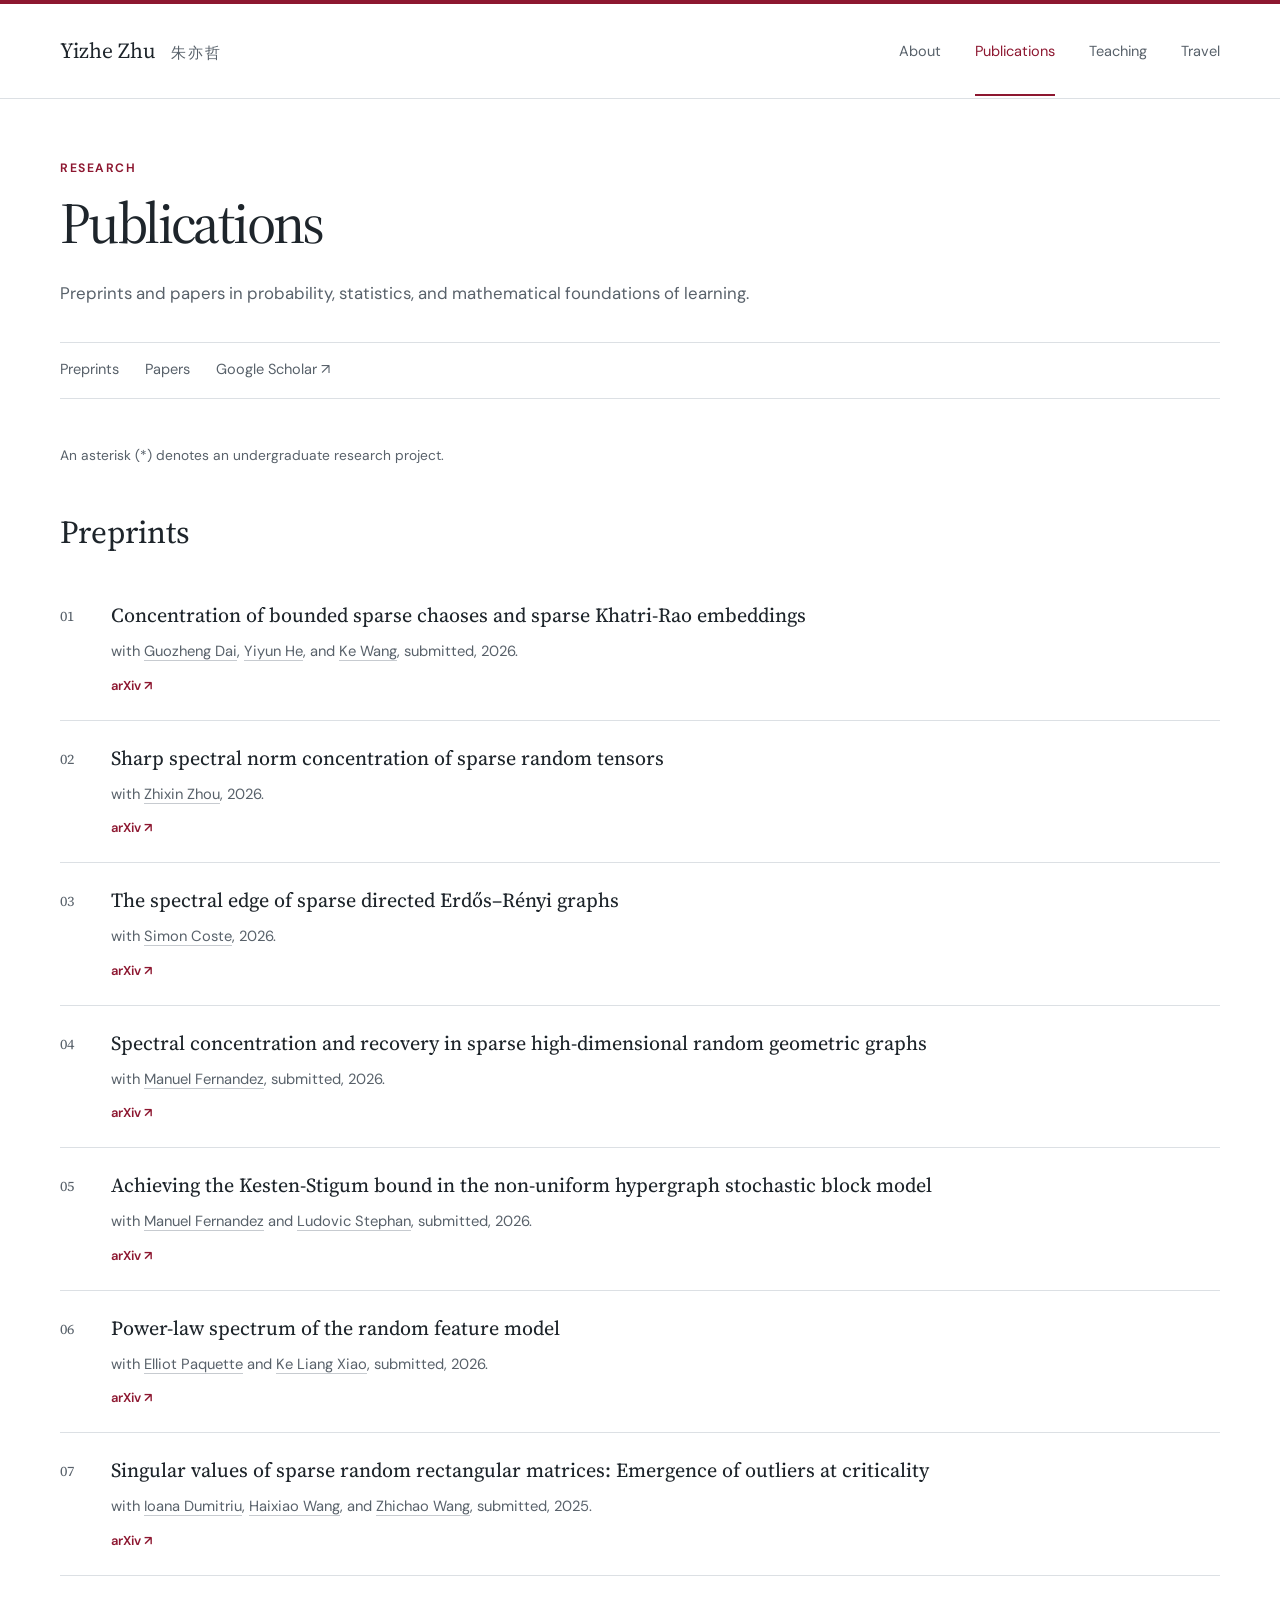
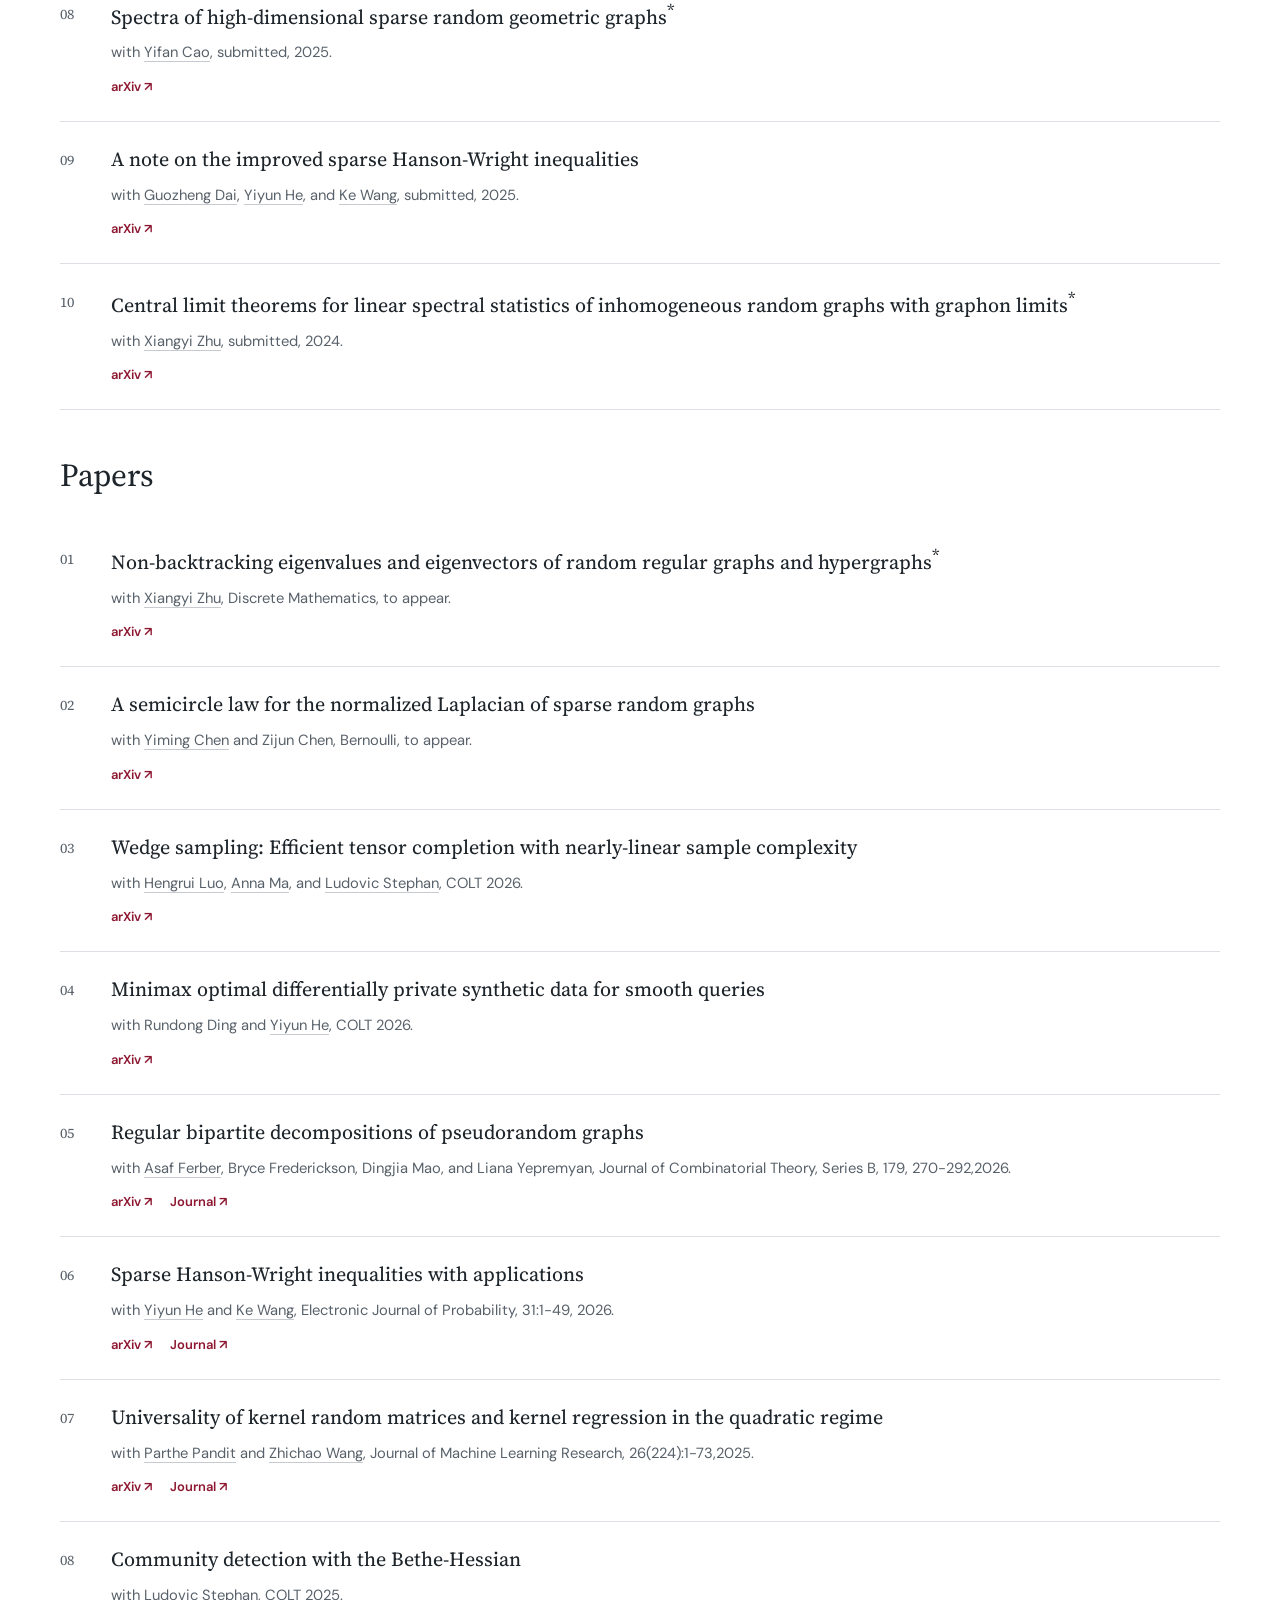
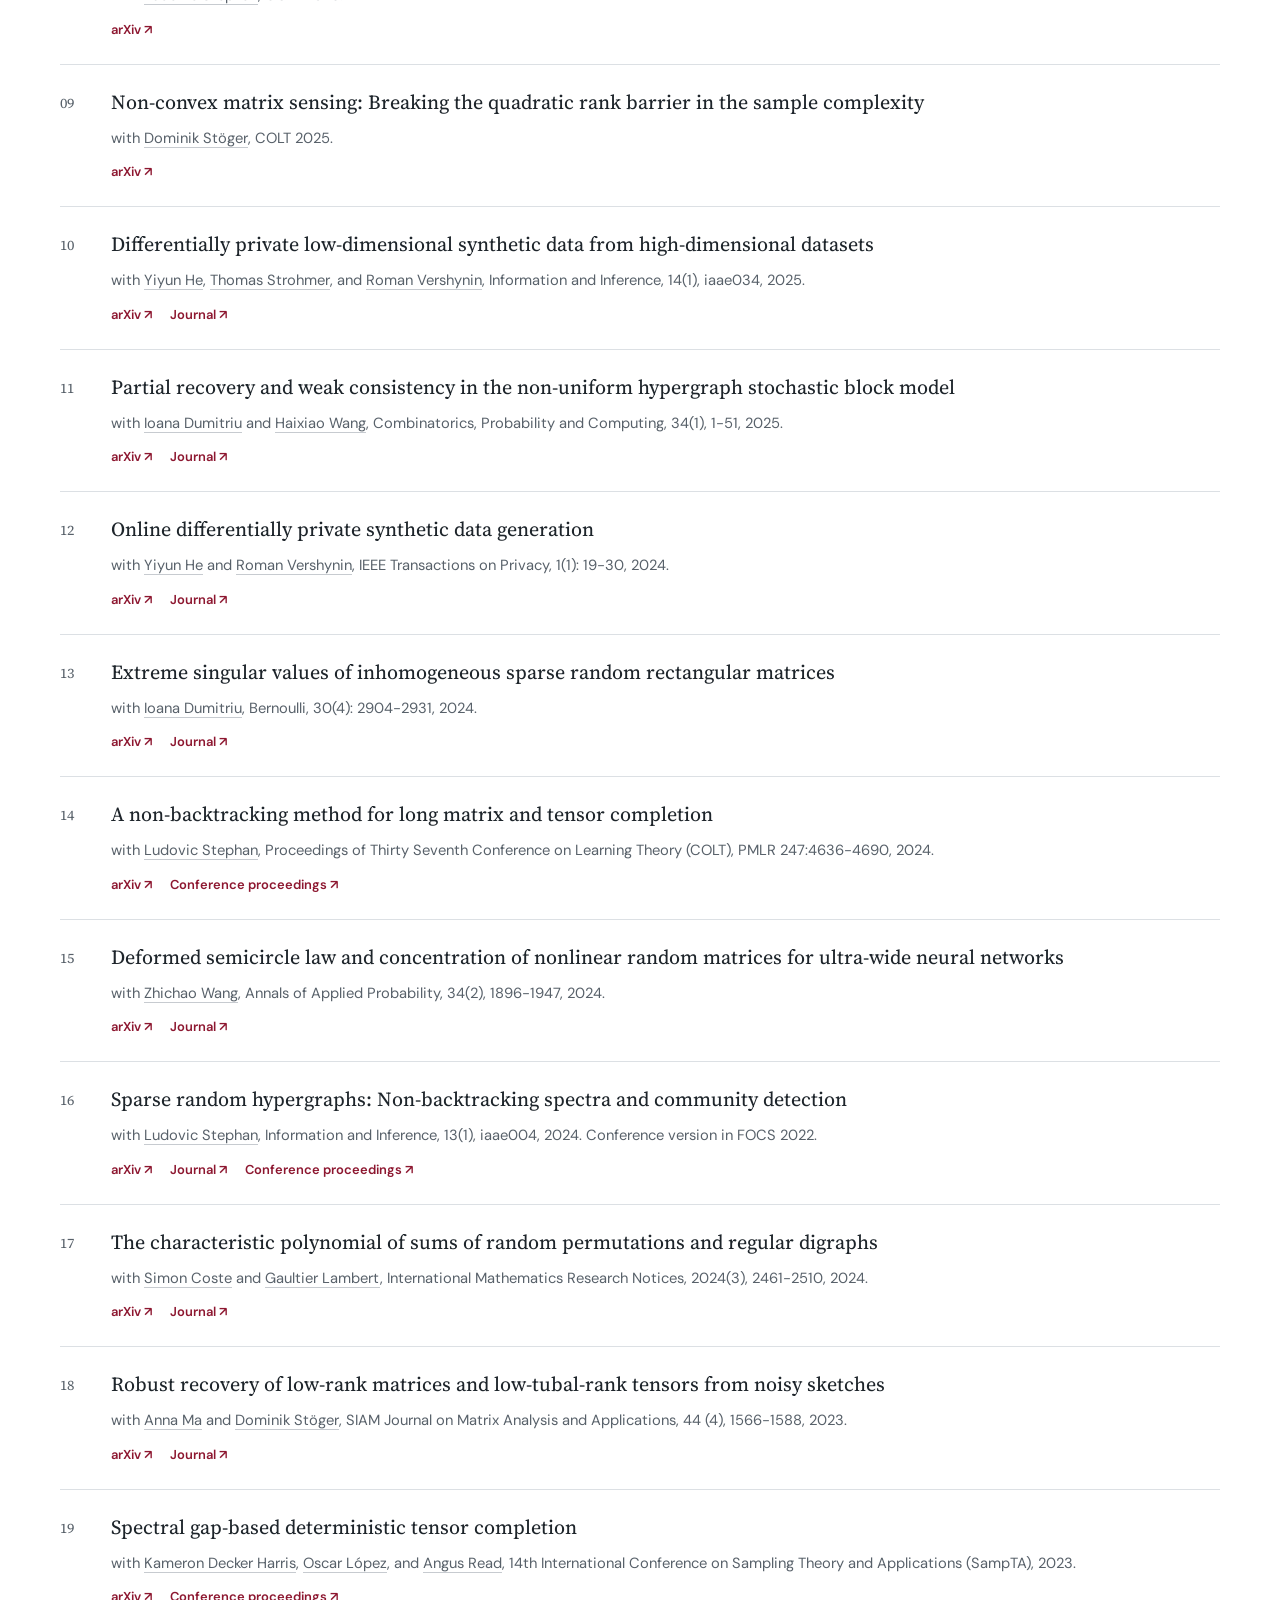
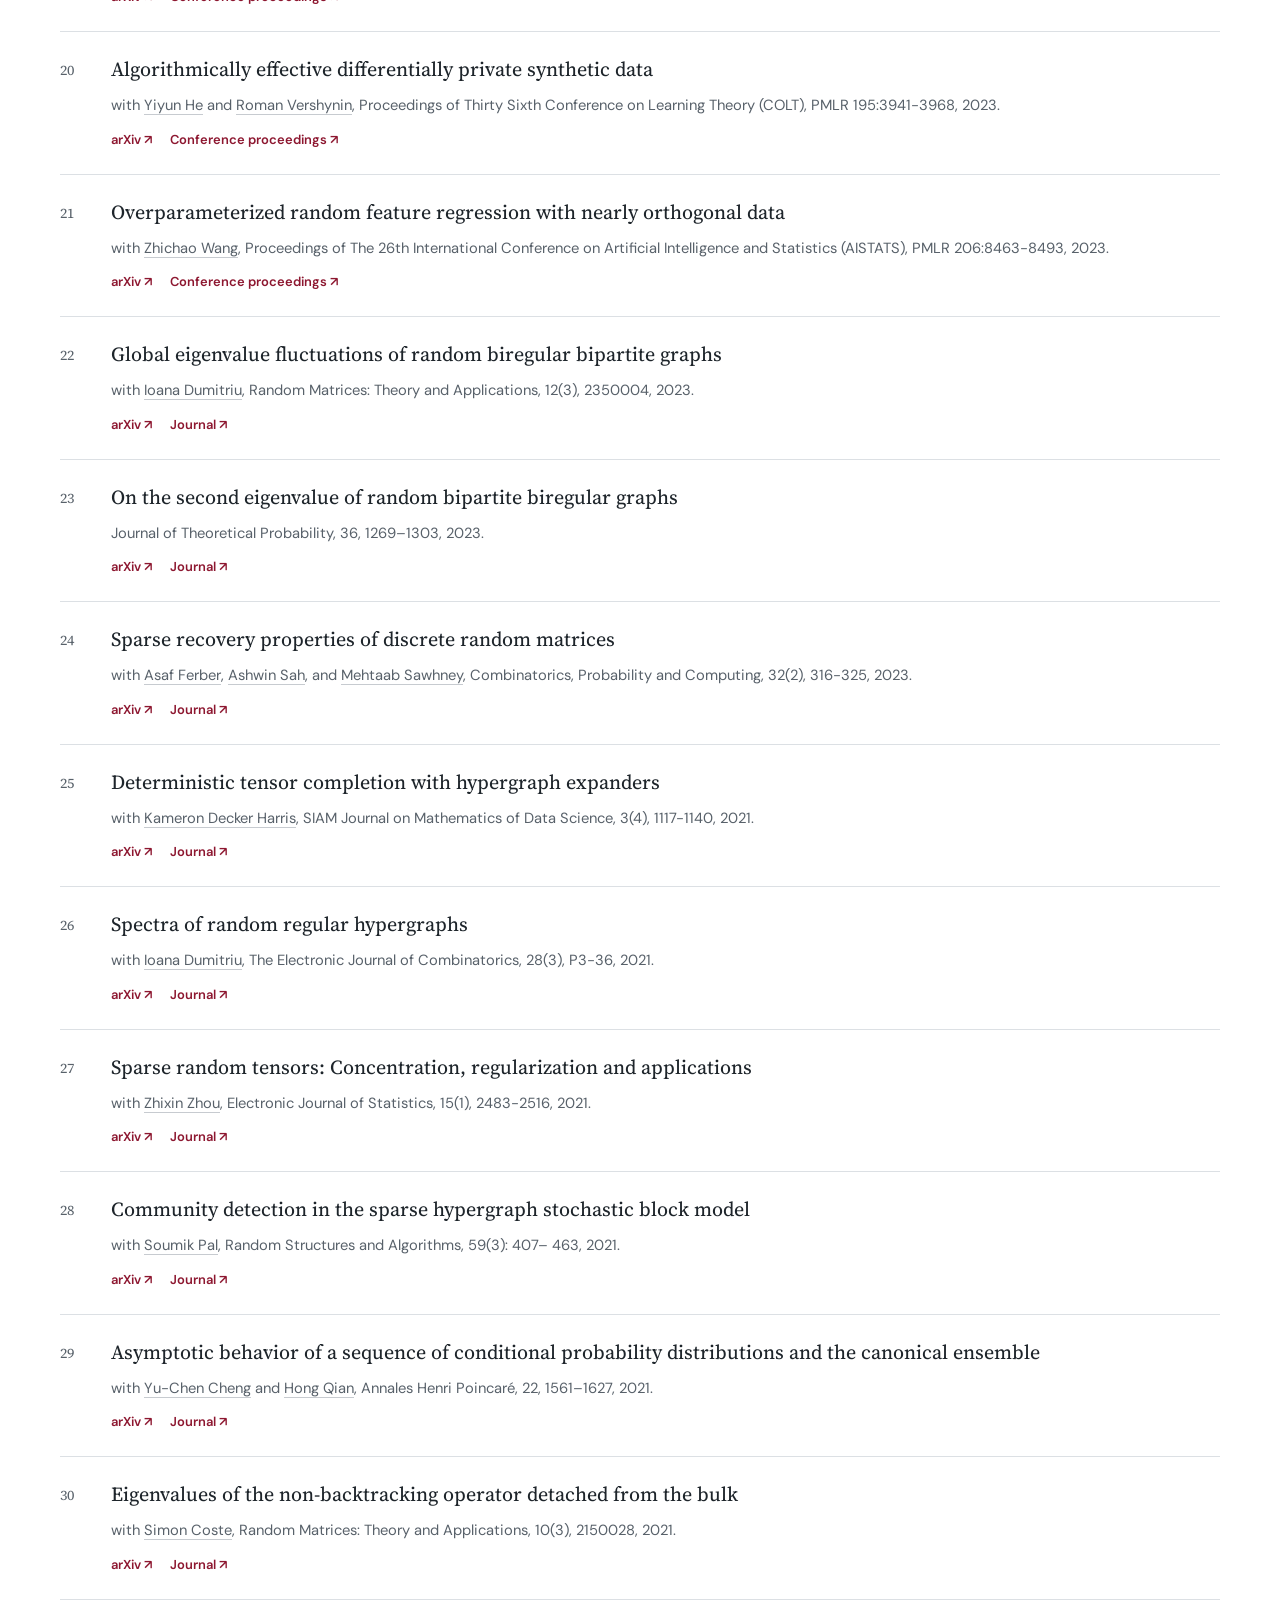
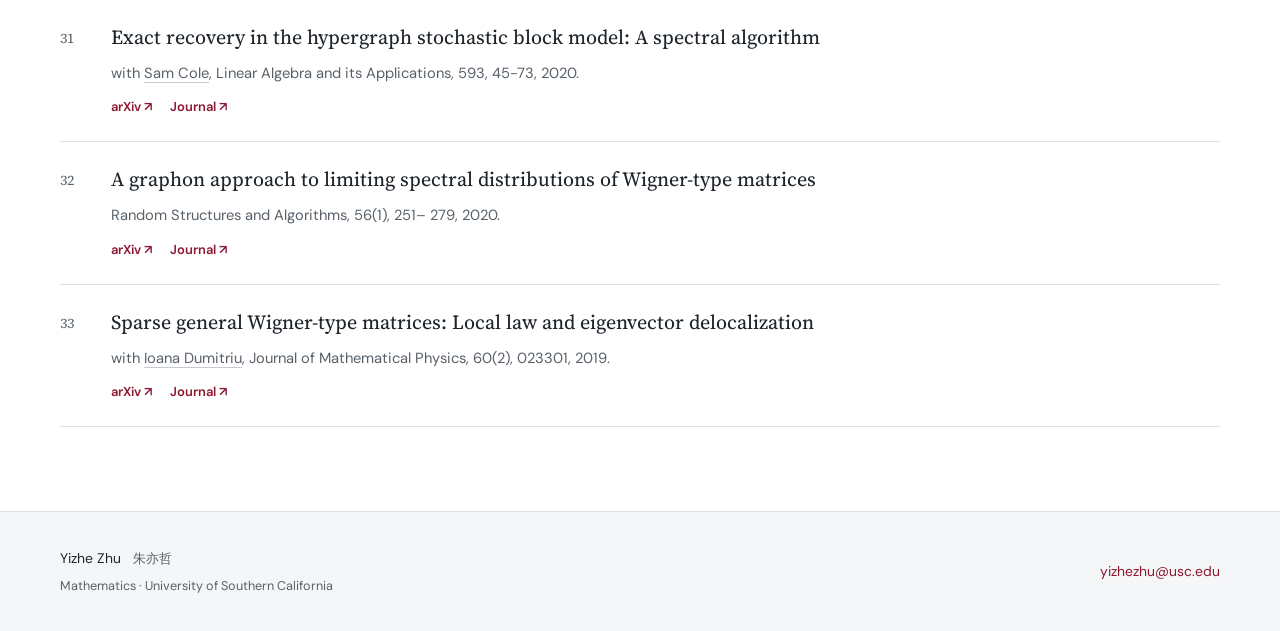
==== publications.html @ 8916209c "Create publications.html" ====
<!doctype html>
<html lang="en">
<head>
  <meta charset="utf-8">
  <meta name="viewport" content="width=device-width, initial-scale=1">
  <meta name="description" content="Preprints and published papers by Yizhe Zhu, with coauthors and links to arXiv and journals.">
  <title>Publications · Yizhe Zhu</title>
  <link rel="icon" type="image/svg+xml" href="data:image/svg+xml,%3Csvg xmlns='http://www.w3.org/2000/svg' viewBox='0 0 40 40'%3E%3Crect width='40' height='40' rx='8' fill='%238d1730'/%3E%3Ctext x='20' y='28' text-anchor='middle' font-family='Georgia' font-size='25' fill='white'%3EZ%3C/text%3E%3C/svg%3E">
  <link rel="stylesheet" href="style.css">
</head>
<body><a class="skip-link" href="#main">Skip to content</a><header class="site-header"><div class="shell header-inner">
    <a class="wordmark" href="index.html">Yizhe Zhu <span lang="zh">朱亦哲</span></a>
    <nav aria-label="Main navigation"><a href="index.html">About</a><a href="publications.html" aria-current="page">Publications</a><a href="teaching.html">Teaching</a><a href="travel.html">Travel</a></nav>
  </div></header><main id="main" class="shell"><div class="page-heading"><p class="eyebrow">Research</p><h1>Publications</h1><p class="lead">Preprints and papers in probability, statistics, and mathematical foundations of learning.</p></div><nav class="section-nav" aria-label="Publication sections"><a href="#preprints">Preprints</a><a href="#papers">Papers</a><a href="https://scholar.google.com/citations?hl=en&amp;user=V6KnOYUAAAAJ&amp;view_op=list_works">Google Scholar ↗</a></nav><div class="page-content"><p class="note">An asterisk (*) denotes an undergraduate research project.</p><section aria-labelledby="preprints"><h2 class="list-heading" id="preprints">Preprints</h2><ol class="publication-list"><li class="publication"><div><h3 class="paper-title"><a href="https://arxiv.org/abs/2609.28875">Concentration of bounded sparse chaoses and sparse Khatri-Rao embeddings</a></h3><p class="paper-details">with <a href="https://www.researchgate.net/profile/Guozheng-Dai-3">Guozheng Dai</a>, <a href="https://sites.google.com/ucsd.edu/yiyunhe/index">Yiyun He</a>, and <a href="https://www.math.hkust.edu.hk/~kewang/">Ke Wang</a>, submitted, 2026.</p><div class="paper-resources"><a href="https://arxiv.org/abs/2609.28875">arXiv <span aria-hidden="true">↗</span></a></div></div></li><li class="publication"><div><h3 class="paper-title"><a href="https://arxiv.org/abs/2609.20520">Sharp spectral norm concentration of sparse random tensors</a></h3><p class="paper-details">with <a href="https://sites.google.com/view/zhixinzhou">Zhixin Zhou</a>, 2026.</p><div class="paper-resources"><a href="https://arxiv.org/abs/2609.20520">arXiv <span aria-hidden="true">↗</span></a></div></div></li><li class="publication"><div><h3 class="paper-title"><a href="https://arxiv.org/abs/2609.18369">The spectral edge of sparse directed Erdős–Rényi graphs</a></h3><p class="paper-details">with <a href="https://scoste.fr/">Simon Coste</a>, 2026.</p><div class="paper-resources"><a href="https://arxiv.org/abs/2609.18369">arXiv <span aria-hidden="true">↗</span></a></div></div></li><li class="publication"><div><h3 class="paper-title"><a href="https://arxiv.org/abs/2607.14304">Spectral concentration and recovery in sparse high-dimensional random geometric graphs</a></h3><p class="paper-details">with <a href="https://sites.google.com/view/manuelfernandezv/home">Manuel Fernandez</a>, submitted, 2026.</p><div class="paper-resources"><a href="https://arxiv.org/abs/2607.14304">arXiv <span aria-hidden="true">↗</span></a></div></div></li><li class="publication"><div><h3 class="paper-title"><a href="https://arxiv.org/abs/2604.20907">Achieving the Kesten-Stigum bound in the non-uniform hypergraph stochastic block model</a></h3><p class="paper-details">with <a href="https://sites.google.com/view/manuelfernandezv/home">Manuel Fernandez</a> and <a href="https://www.lstephan.fr/">Ludovic Stephan</a>, submitted, 2026.</p><div class="paper-resources"><a href="https://arxiv.org/abs/2604.20907">arXiv <span aria-hidden="true">↗</span></a></div></div></li><li class="publication"><div><h3 class="paper-title"><a href="https://arxiv.org/abs/2603.14578">Power-law spectrum of the random feature model</a></h3><p class="paper-details">with <a href="https://elliotpaquette.github.io/">Elliot Paquette</a> and <a href="https://openreview.net/profile?id=%7EKe_Liang_Xiao1">Ke Liang Xiao</a>, submitted, 2026.</p><div class="paper-resources"><a href="https://arxiv.org/abs/2603.14578">arXiv <span aria-hidden="true">↗</span></a></div></div></li><li class="publication"><div><h3 class="paper-title"><a href="https://arxiv.org/abs/2508.01456">Singular values of sparse random rectangular matrices: Emergence of outliers at criticality</a></h3><p class="paper-details">with <a href="https://math.ucsd.edu/people/profiles/ioana-dumitriu/">Ioana Dumitriu</a>, <a href="https://haixiaowang.github.io/">Haixiao Wang</a>, and <a href="https://mathweb.ucsd.edu/~zhw036/">Zhichao Wang</a>, submitted, 2025.</p><div class="paper-resources"><a href="https://arxiv.org/abs/2508.01456">arXiv <span aria-hidden="true">↗</span></a></div></div></li><li class="publication"><div><h3 class="paper-title"><a href="https://arxiv.org/abs/2507.06556">Spectra of high-dimensional sparse random geometric graphs</a><sup aria-label="Undergraduate research project">*</sup></h3><p class="paper-details">with <a href="https://www.linkedin.com/in/wendy-yifan-cao/">Yifan Cao</a>, submitted, 2025.</p><div class="paper-resources"><a href="https://arxiv.org/abs/2507.06556">arXiv <span aria-hidden="true">↗</span></a></div></div></li><li class="publication"><div><h3 class="paper-title"><a href="https://arxiv.org/abs/2505.20799">A note on the improved sparse Hanson-Wright inequalities</a></h3><p class="paper-details">with <a href="https://www.researchgate.net/profile/Guozheng-Dai-3">Guozheng Dai</a>, <a href="https://sites.google.com/ucsd.edu/yiyunhe/index">Yiyun He</a>, and <a href="https://www.math.hkust.edu.hk/~kewang/">Ke Wang</a>, submitted, 2025.</p><div class="paper-resources"><a href="https://arxiv.org/abs/2505.20799">arXiv <span aria-hidden="true">↗</span></a></div></div></li><li class="publication"><div><h3 class="paper-title"><a href="https://arxiv.org/abs/2412.19352">Central limit theorems for linear spectral statistics of inhomogeneous random graphs with graphon limits</a><sup aria-label="Undergraduate research project">*</sup></h3><p class="paper-details">with <a href="https://www.linkedin.com/in/xiangyi-zhu-602539239/">Xiangyi Zhu</a>, submitted, 2024.</p><div class="paper-resources"><a href="https://arxiv.org/abs/2412.19352">arXiv <span aria-hidden="true">↗</span></a></div></div></li></ol></section><section aria-labelledby="papers"><h2 class="list-heading" id="papers">Papers</h2><ol class="publication-list"><li class="publication"><div><h3 class="paper-title"><a href="https://arxiv.org/abs/2312.03300">Non-backtracking eigenvalues and eigenvectors of random regular graphs and hypergraphs</a><sup aria-label="Undergraduate research project">*</sup></h3><p class="paper-details">with <a href="https://www.linkedin.com/in/xiangyi-zhu-602539239/">Xiangyi Zhu</a>, Discrete Mathematics, to appear.</p><div class="paper-resources"><a href="https://arxiv.org/abs/2312.03300">arXiv <span aria-hidden="true">↗</span></a></div></div></li><li class="publication"><div><h3 class="paper-title"><a href="https://arxiv.org/abs/2512.20146">A semicircle law for the normalized Laplacian of sparse random graphs</a></h3><p class="paper-details">with <a href="http://english.math.pku.edu.cn/Faculty/Postdoc/CurrentPostdocs/214df5c8eb2644f29fc7078eb031bdaf.htm">Yiming Chen</a> and Zijun Chen, Bernoulli, to appear.</p><div class="paper-resources"><a href="https://arxiv.org/abs/2512.20146">arXiv <span aria-hidden="true">↗</span></a></div></div></li><li class="publication"><div><h3 class="paper-title"><a href="https://arxiv.org/abs/2602.05869">Wedge sampling: Efficient tensor completion with nearly-linear sample complexity</a></h3><p class="paper-details">with <a href="https://hrluo.github.io/HengruiLuo_Home.html">Hengrui Luo</a>, <a href="https://sites.google.com/view/annama">Anna Ma</a>, and <a href="https://www.lstephan.fr/">Ludovic Stephan</a>, COLT 2026.</p><div class="paper-resources"><a href="https://arxiv.org/abs/2602.05869">arXiv <span aria-hidden="true">↗</span></a></div></div></li><li class="publication"><div><h3 class="paper-title"><a href="https://arxiv.org/abs/2602.01607">Minimax optimal differentially private synthetic data for smooth queries</a></h3><p class="paper-details">with Rundong Ding and <a href="https://sites.google.com/ucsd.edu/yiyunhe/index">Yiyun He</a>, COLT 2026.</p><div class="paper-resources"><a href="https://arxiv.org/abs/2602.01607">arXiv <span aria-hidden="true">↗</span></a></div></div></li><li class="publication"><div><h3 class="paper-title"><a href="https://arxiv.org/abs/2410.12981">Regular bipartite decompositions of pseudorandom graphs</a></h3><p class="paper-details">with <a href="https://faculty.sites.uci.edu/asaff/">Asaf Ferber</a>, Bryce Frederickson, Dingjia Mao, and Liana Yepremyan, Journal of Combinatorial Theory, Series B, 179, 270-292,2026.</p><div class="paper-resources"><a href="https://arxiv.org/abs/2410.12981">arXiv <span aria-hidden="true">↗</span></a><a href="https://doi.org/10.1016/j.jctb.2026.04.004">Journal <span aria-hidden="true">↗</span></a></div></div></li><li class="publication"><div><h3 class="paper-title"><a href="https://arxiv.org/abs/2410.15652">Sparse Hanson-Wright inequalities with applications</a></h3><p class="paper-details">with <a href="https://scholar.google.com/citations?user=sxzaDWoAAAAJ&amp;hl=en">Yiyun He</a> and <a href="https://www.math.hkust.edu.hk/~kewang/">Ke Wang</a>, Electronic Journal of Probability, 31:1-49, 2026.</p><div class="paper-resources"><a href="https://arxiv.org/abs/2410.15652">arXiv <span aria-hidden="true">↗</span></a><a href="https://projecteuclid.org/journals/electronic-journal-of-probability/volume-31/issue-none/Sparse-Hanson-Wright-inequalities-with-applications/10.1214/26-EJP1493.full">Journal <span aria-hidden="true">↗</span></a></div></div></li><li class="publication"><div><h3 class="paper-title"><a href="https://arxiv.org/abs/2408.01062">Universality of kernel random matrices and kernel regression in the quadratic regime</a></h3><p class="paper-details">with <a href="https://parthe.github.io/">Parthe Pandit</a> and <a href="https://mathweb.ucsd.edu/~zhw036/">Zhichao Wang</a>, Journal of Machine Learning Research, 26(224):1-73,2025.</p><div class="paper-resources"><a href="https://arxiv.org/abs/2408.01062">arXiv <span aria-hidden="true">↗</span></a><a href="https://jmlr.org/papers/v26/24-1533.html">Journal <span aria-hidden="true">↗</span></a></div></div></li><li class="publication"><div><h3 class="paper-title"><a href="https://arxiv.org/abs/2411.02835">Community detection with the Bethe-Hessian</a></h3><p class="paper-details">with <a href="https://www.lstephan.fr/">Ludovic Stephan</a>, COLT 2025.</p><div class="paper-resources"><a href="https://arxiv.org/abs/2411.02835">arXiv <span aria-hidden="true">↗</span></a></div></div></li><li class="publication"><div><h3 class="paper-title"><a href="https://arxiv.org/abs/2408.13276">Non-convex matrix sensing: Breaking the quadratic rank barrier in the sample complexity</a></h3><p class="paper-details">with <a href="https://dominiksto.github.io/">Dominik Stöger</a>, COLT 2025.</p><div class="paper-resources"><a href="https://arxiv.org/abs/2408.13276">arXiv <span aria-hidden="true">↗</span></a></div></div></li><li class="publication"><div><h3 class="paper-title"><a href="https://arxiv.org/abs/2305.17148">Differentially private low-dimensional synthetic data from high-dimensional datasets</a></h3><p class="paper-details">with <a href="https://scholar.google.com/citations?user=sxzaDWoAAAAJ&amp;hl=en">Yiyun He</a>, <a href="https://www.math.ucdavis.edu/~strohmer/">Thomas Strohmer</a>, and <a href="https://www.math.uci.edu/~rvershyn/">Roman Vershynin</a>, Information and Inference, 14(1), iaae034, 2025.</p><div class="paper-resources"><a href="https://arxiv.org/abs/2305.17148">arXiv <span aria-hidden="true">↗</span></a><a href="https://academic.oup.com/imaiai/article-abstract/14/1/iaae034/7954368?redirectedFrom=fulltext">Journal <span aria-hidden="true">↗</span></a></div></div></li><li class="publication"><div><h3 class="paper-title"><a href="https://arxiv.org/abs/2112.11671">Partial recovery and weak consistency in the non-uniform hypergraph stochastic block model</a></h3><p class="paper-details">with <a href="https://math.ucsd.edu/people/profiles/ioana-dumitriu/">Ioana Dumitriu</a> and <a href="https://haixiaowang.github.io/">Haixiao Wang</a>, Combinatorics, Probability and Computing, 34(1), 1-51, 2025.</p><div class="paper-resources"><a href="https://arxiv.org/abs/2112.11671">arXiv <span aria-hidden="true">↗</span></a><a href="https://www.cambridge.org/core/journals/combinatorics-probability-and-computing/article/partial-recovery-and-weak-consistency-in-the-nonuniform-hypergraph-stochastic-block-model/575DF972CE90E358FAD6A98233199F16">Journal <span aria-hidden="true">↗</span></a></div></div></li><li class="publication"><div><h3 class="paper-title"><a href="https://arxiv.org/abs/2402.08012">Online differentially private synthetic data generation</a></h3><p class="paper-details">with <a href="https://scholar.google.com/citations?user=sxzaDWoAAAAJ&amp;hl=en">Yiyun He</a> and <a href="https://www.math.uci.edu/~rvershyn/">Roman Vershynin</a>, IEEE Transactions on Privacy, 1(1): 19-30, 2024.</p><div class="paper-resources"><a href="https://arxiv.org/abs/2402.08012">arXiv <span aria-hidden="true">↗</span></a><a href="https://ieeexplore.ieee.org/document/10736563">Journal <span aria-hidden="true">↗</span></a></div></div></li><li class="publication"><div><h3 class="paper-title"><a href="https://arxiv.org/abs/2209.12271">Extreme singular values of inhomogeneous sparse random rectangular matrices</a></h3><p class="paper-details">with <a href="https://math.ucsd.edu/people/profiles/ioana-dumitriu/">Ioana Dumitriu</a>, Bernoulli, 30(4): 2904-2931, 2024.</p><div class="paper-resources"><a href="https://arxiv.org/abs/2209.12271">arXiv <span aria-hidden="true">↗</span></a><a href="https://doi.org/10.3150/23-BEJ1699">Journal <span aria-hidden="true">↗</span></a></div></div></li><li class="publication"><div><h3 class="paper-title"><a href="https://arxiv.org/abs/2304.02077">A non-backtracking method for long matrix and tensor completion</a></h3><p class="paper-details">with <a href="https://www.lstephan.fr/">Ludovic Stephan</a>, Proceedings of Thirty Seventh Conference on Learning Theory (COLT), PMLR 247:4636-4690, 2024.</p><div class="paper-resources"><a href="https://arxiv.org/abs/2304.02077">arXiv <span aria-hidden="true">↗</span></a><a href="https://proceedings.mlr.press/v247/stephan24a.html">Conference proceedings <span aria-hidden="true">↗</span></a></div></div></li><li class="publication"><div><h3 class="paper-title"><a href="https://arxiv.org/abs/2109.09304">Deformed semicircle law and concentration of nonlinear random matrices for ultra-wide neural networks</a></h3><p class="paper-details">with <a href="https://mathweb.ucsd.edu/~zhw036/">Zhichao Wang</a>, Annals of Applied Probability, 34(2), 1896-1947, 2024.</p><div class="paper-resources"><a href="https://arxiv.org/abs/2109.09304">arXiv <span aria-hidden="true">↗</span></a><a href="https://projecteuclid.org/journals/annals-of-applied-probability/volume-34/issue-2/Deformed-semicircle-law-and-concentration-of-nonlinear-random-matrices-for/10.1214/23-AAP2010.full">Journal <span aria-hidden="true">↗</span></a></div></div></li><li class="publication"><div><h3 class="paper-title"><a href="https://arxiv.org/abs/2203.07346">Sparse random hypergraphs: Non-backtracking spectra and community detection</a></h3><p class="paper-details">with <a href="https://www.lstephan.fr/">Ludovic Stephan</a>, Information and Inference, 13(1), iaae004, 2024. Conference version in FOCS 2022.</p><div class="paper-resources"><a href="https://arxiv.org/abs/2203.07346">arXiv <span aria-hidden="true">↗</span></a><a href="https://academic.oup.com/imaiai/article/13/1/iaae004/7612025">Journal <span aria-hidden="true">↗</span></a><a href="https://ieeexplore.ieee.org/document/9996873">Conference proceedings <span aria-hidden="true">↗</span></a></div></div></li><li class="publication"><div><h3 class="paper-title"><a href="https://arxiv.org/abs/2204.00524">The characteristic polynomial of sums of random permutations and regular digraphs</a></h3><p class="paper-details">with <a href="https://scoste.fr/">Simon Coste</a> and <a href="http://user.math.uzh.ch/gaultier/">Gaultier Lambert</a>, International Mathematics Research Notices, 2024(3), 2461-2510, 2024.</p><div class="paper-resources"><a href="https://arxiv.org/abs/2204.00524">arXiv <span aria-hidden="true">↗</span></a><a href="https://academic.oup.com/imrn/advance-article/doi/10.1093/imrn/rnad182/7242548">Journal <span aria-hidden="true">↗</span></a></div></div></li><li class="publication"><div><h3 class="paper-title"><a href="https://arxiv.org/abs/2206.00803">Robust recovery of low-rank matrices and low-tubal-rank tensors from noisy sketches</a></h3><p class="paper-details">with <a href="https://sites.google.com/view/annama">Anna Ma</a> and <a href="https://dominiksto.github.io/">Dominik Stöger</a>, SIAM Journal on Matrix Analysis and Applications, 44 (4), 1566-1588, 2023.</p><div class="paper-resources"><a href="https://arxiv.org/abs/2206.00803">arXiv <span aria-hidden="true">↗</span></a><a href="https://epubs.siam.org/doi/full/10.1137/22M150071X">Journal <span aria-hidden="true">↗</span></a></div></div></li><li class="publication"><div><h3 class="paper-title"><a href="https://arxiv.org/abs/2306.06262">Spectral gap-based deterministic tensor completion</a></h3><p class="paper-details">with <a href="https://glomerul.us/">Kameron Decker Harris</a>, <a href="https://www.fau.edu/hboi/research/ocean-engineering/team/">Oscar López</a>, and <a href="https://www.linkedin.com/in/angus-read">Angus Read</a>, 14th International Conference on Sampling Theory and Applications (SampTA), 2023.</p><div class="paper-resources"><a href="https://arxiv.org/abs/2306.06262">arXiv <span aria-hidden="true">↗</span></a><a href="https://ieeexplore.ieee.org/document/10301415">Conference proceedings <span aria-hidden="true">↗</span></a></div></div></li><li class="publication"><div><h3 class="paper-title"><a href="https://arxiv.org/abs/2302.05552">Algorithmically effective differentially private synthetic data</a></h3><p class="paper-details">with <a href="https://www.math.uci.edu/node/36800">Yiyun He</a> and <a href="https://www.math.uci.edu/~rvershyn/">Roman Vershynin</a>, Proceedings of Thirty Sixth Conference on Learning Theory (COLT), PMLR 195:3941-3968, 2023.</p><div class="paper-resources"><a href="https://arxiv.org/abs/2302.05552">arXiv <span aria-hidden="true">↗</span></a><a href="https://proceedings.mlr.press/v195/he23a.html">Conference proceedings <span aria-hidden="true">↗</span></a></div></div></li><li class="publication"><div><h3 class="paper-title"><a href="https://arxiv.org/abs/2211.06077">Overparameterized random feature regression with nearly orthogonal data</a></h3><p class="paper-details">with <a href="https://mathweb.ucsd.edu/~zhw036/">Zhichao Wang</a>, Proceedings of The 26th International Conference on Artificial Intelligence and Statistics (AISTATS), PMLR 206:8463-8493, 2023.</p><div class="paper-resources"><a href="https://arxiv.org/abs/2211.06077">arXiv <span aria-hidden="true">↗</span></a><a href="https://proceedings.mlr.press/v206/wang23m.html">Conference proceedings <span aria-hidden="true">↗</span></a></div></div></li><li class="publication"><div><h3 class="paper-title"><a href="https://arxiv.org/abs/2008.11760">Global eigenvalue fluctuations of random biregular bipartite graphs</a></h3><p class="paper-details">with <a href="https://math.ucsd.edu/people/profiles/ioana-dumitriu/">Ioana Dumitriu</a>, Random Matrices: Theory and Applications, 12(3), 2350004, 2023.</p><div class="paper-resources"><a href="https://arxiv.org/abs/2008.11760">arXiv <span aria-hidden="true">↗</span></a><a href="https://www.worldscientific.com/doi/10.1142/S2010326323500041">Journal <span aria-hidden="true">↗</span></a></div></div></li><li class="publication"><div><h3 class="paper-title"><a href="https://arxiv.org/abs/2005.08103">On the second eigenvalue of random bipartite biregular graphs</a></h3><p class="paper-details">Journal of Theoretical Probability, 36, 1269–1303, 2023.</p><div class="paper-resources"><a href="https://arxiv.org/abs/2005.08103">arXiv <span aria-hidden="true">↗</span></a><a href="https://link.springer.com/article/10.1007/s10959-022-01190-0">Journal <span aria-hidden="true">↗</span></a></div></div></li><li class="publication"><div><h3 class="paper-title"><a href="http://arxiv.org/abs/2203.06115">Sparse recovery properties of discrete random matrices</a></h3><p class="paper-details">with <a href="https://faculty.sites.uci.edu/asaff/">Asaf Ferber</a>, <a href="http://www.mit.edu/~asah/">Ashwin Sah</a>, and <a href="http://www.mit.edu/~msawhney/">Mehtaab Sawhney</a>, Combinatorics, Probability and Computing, 32(2), 316-325, 2023.</p><div class="paper-resources"><a href="http://arxiv.org/abs/2203.06115">arXiv <span aria-hidden="true">↗</span></a><a href="https://www.cambridge.org/core/journals/combinatorics-probability-and-computing/article/sparse-recovery-properties-of-discrete-random-matrices/654DC865362DE107A143C1C98E4F3732">Journal <span aria-hidden="true">↗</span></a></div></div></li><li class="publication"><div><h3 class="paper-title"><a href="https://arxiv.org/abs/1910.10692">Deterministic tensor completion with hypergraph expanders</a></h3><p class="paper-details">with <a href="https://glomerul.us/">Kameron Decker Harris</a>, SIAM Journal on Mathematics of Data Science, 3(4), 1117-1140, 2021.</p><div class="paper-resources"><a href="https://arxiv.org/abs/1910.10692">arXiv <span aria-hidden="true">↗</span></a><a href="https://doi.org/10.1137/20M1379745">Journal <span aria-hidden="true">↗</span></a></div></div></li><li class="publication"><div><h3 class="paper-title"><a href="https://arxiv.org/abs/1905.06487">Spectra of random regular hypergraphs</a></h3><p class="paper-details">with <a href="https://math.ucsd.edu/people/profiles/ioana-dumitriu/">Ioana Dumitriu</a>, The Electronic Journal of Combinatorics, 28(3), P3-36, 2021.</p><div class="paper-resources"><a href="https://arxiv.org/abs/1905.06487">arXiv <span aria-hidden="true">↗</span></a><a href="https://www.combinatorics.org/ojs/index.php/eljc/article/view/v28i3p36">Journal <span aria-hidden="true">↗</span></a></div></div></li><li class="publication"><div><h3 class="paper-title"><a href="https://arxiv.org/abs/1911.09063">Sparse random tensors: Concentration, regularization and applications</a></h3><p class="paper-details">with <a href="https://www.cb.cityu.edu.hk/staff/zhixzhou/">Zhixin Zhou</a>, Electronic Journal of Statistics, 15(1), 2483-2516, 2021.</p><div class="paper-resources"><a href="https://arxiv.org/abs/1911.09063">arXiv <span aria-hidden="true">↗</span></a><a href="https://projecteuclid.org/journals/electronic-journal-of-statistics/volume-15/issue-1/Sparse-random-tensors-Concentration-regularization-and-applications/10.1214/21-EJS1838.full">Journal <span aria-hidden="true">↗</span></a></div></div></li><li class="publication"><div><h3 class="paper-title"><a href="https://arxiv.org/abs/1904.05981">Community detection in the sparse hypergraph stochastic block model</a></h3><p class="paper-details">with <a href="http://sites.math.washington.edu/~soumik/">Soumik Pal</a>, Random Structures and Algorithms, 59(3): 407– 463, 2021.</p><div class="paper-resources"><a href="https://arxiv.org/abs/1904.05981">arXiv <span aria-hidden="true">↗</span></a><a href="https://onlinelibrary.wiley.com/doi/full/10.1002/rsa.21006">Journal <span aria-hidden="true">↗</span></a></div></div></li><li class="publication"><div><h3 class="paper-title"><a href="https://arxiv.org/abs/1912.11137">Asymptotic behavior of a sequence of conditional probability distributions and the canonical ensemble</a></h3><p class="paper-details">with <a href="http://michorlab.dfci.harvard.edu/index.php/people/yu-chen-cheng">Yu-Chen Cheng</a> and <a href="https://amath.washington.edu/people/hong-qian">Hong Qian</a>, Annales Henri Poincaré, 22, 1561–1627, 2021.</p><div class="paper-resources"><a href="https://arxiv.org/abs/1912.11137">arXiv <span aria-hidden="true">↗</span></a><a href="https://link.springer.com/article/10.1007/s00023-020-01011-2">Journal <span aria-hidden="true">↗</span></a></div></div></li><li class="publication"><div><h3 class="paper-title"><a href="https://arxiv.org/abs/1907.05603">Eigenvalues of the non-backtracking operator detached from the bulk</a></h3><p class="paper-details">with <a href="https://scoste.fr/">Simon Coste</a>, Random Matrices: Theory and Applications, 10(3), 2150028, 2021.</p><div class="paper-resources"><a href="https://arxiv.org/abs/1907.05603">arXiv <span aria-hidden="true">↗</span></a><a href="https://www.worldscientific.com/doi/abs/10.1142/S2010326321500283">Journal <span aria-hidden="true">↗</span></a></div></div></li><li class="publication"><div><h3 class="paper-title"><a href="https://arxiv.org/abs/1811.06931">Exact recovery in the hypergraph stochastic block model: A spectral algorithm</a></h3><p class="paper-details">with <a href="https://sites.google.com/view/smpcole">Sam Cole</a>, Linear Algebra and its Applications, 593, 45-73, 2020.</p><div class="paper-resources"><a href="https://arxiv.org/abs/1811.06931">arXiv <span aria-hidden="true">↗</span></a><a href="https://doi.org/10.1016/j.laa.2020.01.039">Journal <span aria-hidden="true">↗</span></a></div></div></li><li class="publication"><div><h3 class="paper-title"><a href="https://arxiv.org/abs/1806.11246">A graphon approach to limiting spectral distributions of Wigner-type matrices</a></h3><p class="paper-details">Random Structures and Algorithms, 56(1), 251– 279, 2020.</p><div class="paper-resources"><a href="https://arxiv.org/abs/1806.11246">arXiv <span aria-hidden="true">↗</span></a><a href="https://onlinelibrary.wiley.com/doi/abs/10.1002/rsa.20894">Journal <span aria-hidden="true">↗</span></a></div></div></li><li class="publication"><div><h3 class="paper-title"><a href="https://arxiv.org/abs/1808.07611">Sparse general Wigner-type matrices: Local law and eigenvector delocalization</a></h3><p class="paper-details">with <a href="https://math.ucsd.edu/people/profiles/ioana-dumitriu/">Ioana Dumitriu</a>, Journal of Mathematical Physics, 60(2), 023301, 2019.</p><div class="paper-resources"><a href="https://arxiv.org/abs/1808.07611">arXiv <span aria-hidden="true">↗</span></a><a href="https://aip.scitation.org/doi/10.1063/1.5053613">Journal <span aria-hidden="true">↗</span></a></div></div></li></ol></section></div></main><footer class="site-footer"><div class="shell footer-inner"><p>Yizhe Zhu <span lang="zh">朱亦哲</span><span class="footer-affiliation">Mathematics · University of Southern California</span></p><a href="mailto:yizhezhu@usc.edu">yizhezhu@usc.edu</a></div></footer></body></html>
---- style.css ----
@import url('https://fonts.googleapis.com/css2?family=DM+Sans:wght@400;450;500;550;600;650;700&family=Source+Serif+4:opsz,wght@8..60,400;8..60,450;8..60,500;8..60,600&display=swap');
:root{--ink:#1e252b;--muted:#58616a;--accent:#8d1730;--accent-dark:#691024;--line:#dce0e4;--paper:#fff;--soft:#f4f6f8;--serif:'Source Serif 4',Georgia,serif;--sans:'DM Sans',-apple-system,BlinkMacSystemFont,'Segoe UI',sans-serif}
*{box-sizing:border-box}html{scroll-behavior:smooth;scroll-padding-top:2rem}body{margin:0;background:var(--paper);color:var(--ink);font:400 1rem/1.7 var(--sans);-webkit-font-smoothing:antialiased}a{color:var(--accent);text-decoration-thickness:1px;text-underline-offset:4px}a:hover{color:var(--accent-dark)}a:focus-visible,button:focus-visible{outline:3px solid #ba8b24;outline-offset:5px}::selection{background:#f3dbe1}h1,h2,h3,p,figure{margin:0}h1,h2,h3{font-weight:450}h1,h2{font-family:var(--serif);line-height:1.12}h3{font-size:1.18rem;line-height:1.45}img{max-width:100%;display:block}.shell{width:min(1160px,calc(100% - 96px));margin-inline:auto}.skip-link{position:absolute;top:-100px;left:20px;z-index:100;background:var(--ink);color:white;padding:12px}.skip-link:focus{top:10px}.site-header{border-top:4px solid var(--accent);border-bottom:1px solid var(--line)}.header-inner{display:flex;align-items:center;justify-content:space-between;gap:32px;min-height:94px}.wordmark{font-family:var(--serif);font-size:1.35rem;color:var(--ink);text-decoration:none;white-space:nowrap}.wordmark span{font-family:var(--sans);font-size:.92rem;margin-left:10px;color:var(--muted);letter-spacing:.12em}nav{display:flex;gap:34px;align-items:center}nav a{font-size:.91rem;color:var(--muted);text-decoration:none;padding:34px 0 29px;border-bottom:2px solid transparent}nav a:hover,nav a[aria-current=page]{color:var(--accent);border-bottom-color:var(--accent)}.hero{display:grid;grid-template-columns:1fr 340px;gap:90px;align-items:center;padding-block:76px 66px}.eyebrow{font-size:.76rem;line-height:1.5;letter-spacing:.13em;text-transform:uppercase;font-weight:650;color:var(--accent)}h1{font-size:clamp(3.4rem,5.6vw,5rem);letter-spacing:-.045em;margin-top:19px}h1>span{display:block;font-family:var(--sans);font-size:1.65rem;line-height:1.4;letter-spacing:.2em;font-weight:400;color:var(--muted);margin-top:14px}.position{font-size:1rem;margin-top:22px;color:var(--muted)}.intro{font-family:var(--serif);font-size:1.48rem;line-height:1.5;max-width:580px;margin-top:25px}.hero-links{display:flex;gap:27px;align-items:center;flex-wrap:wrap;margin-top:30px}.button{display:inline-flex;align-items:center;gap:23px;background:var(--accent);color:white;text-decoration:none;padding:11px 20px;border:1px solid var(--accent);font-size:.89rem}.button:hover{background:var(--accent-dark);color:white}.text-link{font-size:.89rem;font-weight:550;text-decoration:none}.text-link span{margin-left:8px}.contact-line{display:flex;gap:24px;flex-wrap:wrap;margin-top:25px;font-size:.84rem;color:var(--muted)}.contact-line a{color:var(--muted);text-decoration:none}.contact-line a:hover{text-decoration:underline}.portrait{position:relative}.portrait img{width:100%;height:420px;object-fit:cover;object-position:34% 35%;border-radius:2px}.portrait:after{content:'';position:absolute;bottom:-15px;right:-15px;width:38%;height:38%;border-right:2px solid var(--accent);border-bottom:2px solid var(--accent);z-index:-1}.visit{border-top:1px solid var(--line);border-bottom:1px solid var(--line);padding-block:20px;display:grid;grid-template-columns:125px 1fr;gap:24px;align-items:baseline}.visit p{font-size:.93rem}.visit a{text-decoration:none;font-weight:550}.section{padding-block:65px;border-bottom:1px solid var(--line)}.section-heading h2{font-size:2.4rem;letter-spacing:-.025em;margin-top:13px}.section-heading>p:not(.eyebrow){color:var(--muted);margin-top:17px;font-size:.95rem}.research-grid{display:grid;grid-template-columns:repeat(3,1fr);gap:36px;margin-top:39px}.research-grid article{border-top:2px solid var(--ink);padding-top:18px}.index{font-family:var(--serif);font-size:.91rem;color:var(--accent)}.research-grid h3{font-family:var(--serif);font-size:1.43rem;margin-top:15px;line-height:1.25;letter-spacing:-.015em}.research-grid p{margin-top:17px;color:var(--muted);font-size:.98rem;line-height:1.75}.bio-section,.seminar-section{display:grid;grid-template-columns:290px 1fr;gap:65px}.prose p+p{margin-top:20px}.prose{max-width:780px}.prose a{text-decoration-color:#c5a1ab}.seminar-section{border-bottom:0}.seminar-links{border-top:1px solid var(--line)}.seminar-links a{display:flex;gap:20px;justify-content:space-between;padding:22px 0;border-bottom:1px solid var(--line);text-decoration:none;color:var(--ink);font-family:var(--serif);font-size:1.23rem}.seminar-links a:hover{color:var(--accent)}.seminar-links a>span:last-child{color:var(--accent)}.site-footer{background:var(--soft);border-top:1px solid var(--line);padding-block:35px;margin-top:14px}.footer-inner{display:flex;justify-content:space-between;align-items:center;gap:24px;font-size:.87rem}.footer-inner p>span[lang]{color:var(--muted);font-size:.8rem;margin-left:8px}.footer-affiliation{display:block;color:var(--muted);font-size:.79rem;margin-top:4px}.footer-inner>a{font-size:.87rem;text-decoration:none}.page-heading{padding-block:60px 35px;max-width:850px}.page-heading h1{font-size:3.6rem;margin-top:14px}.page-heading .lead{font-size:1.05rem;color:var(--muted);margin-top:23px;max-width:760px}.page-content{padding-bottom:70px}.section-nav{display:flex;flex-wrap:wrap;gap:26px;border-top:1px solid var(--line);border-bottom:1px solid var(--line);padding-block:15px;margin-bottom:45px}.section-nav a{text-decoration:none;font-size:.91rem}.list-heading{font:450 2rem/1.3 var(--serif);margin:45px 0 24px}.publication-list{list-style:none;padding:0;margin:0;counter-reset:papers}.publication{display:grid;grid-template-columns:36px 1fr;gap:15px;padding:23px 0;border-bottom:1px solid var(--line);counter-increment:papers}.publication:before{content:counter(papers,decimal-leading-zero);font:400 .88rem/1.8 var(--serif);color:var(--muted);padding-top:3px}.paper-title{font:450 1.25rem/1.4 var(--serif);margin-bottom:9px}.paper-title a{color:var(--ink);text-decoration:none}.paper-title a:hover{color:var(--accent);text-decoration:underline}.paper-details{color:var(--muted);font-size:.92rem;line-height:1.8}.paper-details a{color:var(--muted);text-decoration-color:#c7cbd0}.paper-resources{display:flex;flex-wrap:wrap;gap:18px;margin-top:10px;font-size:.81rem}.paper-resources a{text-decoration:none;font-weight:600}.note{font-size:.86rem;color:var(--muted)}.term{display:grid;grid-template-columns:210px 1fr;gap:50px;padding-block:30px;border-top:1px solid var(--line)}.term h2{font-size:1.75rem}.course-list{list-style:none;padding:0;margin:0}.course-list li+li{margin-top:23px}.course-list a{font:450 1.3rem/1.4 var(--serif);text-decoration:none}.course-list p{font-size:.94rem;color:var(--muted);margin-top:4px}.travel-list{padding-left:1.2rem}.travel-list li{padding:15px 0 15px 10px;border-bottom:1px solid var(--line)}.travel-list a{text-decoration-color:#c5a1ab}.course-content{max-width:900px}.course-content h2{font-size:1.9rem;margin-top:38px;margin-bottom:18px}.course-content h3{font-family:var(--serif);font-size:1.4rem;margin:28px 0 12px}.course-content p{margin:14px 0}.course-content li{margin:10px 0}.course-content table{border-collapse:collapse;width:100%;margin:24px 0}.course-content th,.course-content td{padding:14px;border-bottom:1px solid var(--line);text-align:left;vertical-align:top}.course-content th{background:var(--soft)}.course-content .table-scroll{overflow:auto}.back-link{font-size:.9rem;text-decoration:none}.course-content iframe{max-width:100%}
.section-nav a{padding:0;border-bottom:0}.prose,.course-content,.paper-details{overflow-wrap:anywhere}
@media(min-width:1500px){.hero{padding-block:90px 78px}}
@media(max-width:1000px){.shell{width:calc(100% - 64px)}.hero{grid-template-columns:1fr 290px;gap:44px}.portrait img{height:390px}.bio-section,.seminar-section{grid-template-columns:220px 1fr;gap:35px}.research-grid{gap:26px}.research-grid h3{font-size:1.28rem}.intro{font-size:1.3rem}.header-inner{gap:20px}nav{gap:23px}}
@media(max-width:720px){.shell{width:calc(100% - 40px)}.header-inner{display:block;padding-top:19px;min-height:0}.wordmark{font-size:1.22rem}nav{gap:25px;margin-top:9px;justify-content:flex-start;overflow-x:auto}nav a{padding:13px 0 14px;font-size:.88rem;white-space:nowrap}.hero{grid-template-columns:1fr;gap:34px;padding-block:41px}.hero-copy{order:1}.portrait{order:2;max-width:none}.portrait img{height:300px;object-position:50% 37%;aspect-ratio:4/3}.portrait:after{right:0;bottom:-10px}.hero h1{font-size:3.6rem}.hero h1>span{font-size:1.4rem;margin-top:9px}.eyebrow{font-size:.73rem}.intro{font-size:1.35rem}.hero-links{gap:22px}.contact-line{gap:14px}.visit{grid-template-columns:1fr;gap:7px;padding-block:18px}.section{padding-block:43px}.section-heading h2{font-size:2rem}.research-grid{grid-template-columns:1fr;gap:29px;margin-top:28px}.research-grid h3{font-size:1.45rem}.research-grid h3 br{display:none}.research-grid p{margin-top:12px}.bio-section,.seminar-section{grid-template-columns:1fr;gap:25px}.footer-inner{display:block}.footer-inner>a{display:inline-block;margin-top:15px}.page-heading{padding-block:38px 26px}.page-heading h1{font-size:2.7rem}.section-nav{gap:20px;margin-bottom:30px}.publication{grid-template-columns:25px 1fr;gap:10px;padding:21px 0}.paper-title{font-size:1.2rem}.term{grid-template-columns:1fr;gap:19px;padding-block:26px}.term h2{font-size:1.5rem}.course-content th,.course-content td{padding:10px}.page-content{padding-bottom:35px}}
@media(prefers-reduced-motion:reduce){html{scroll-behavior:auto}}
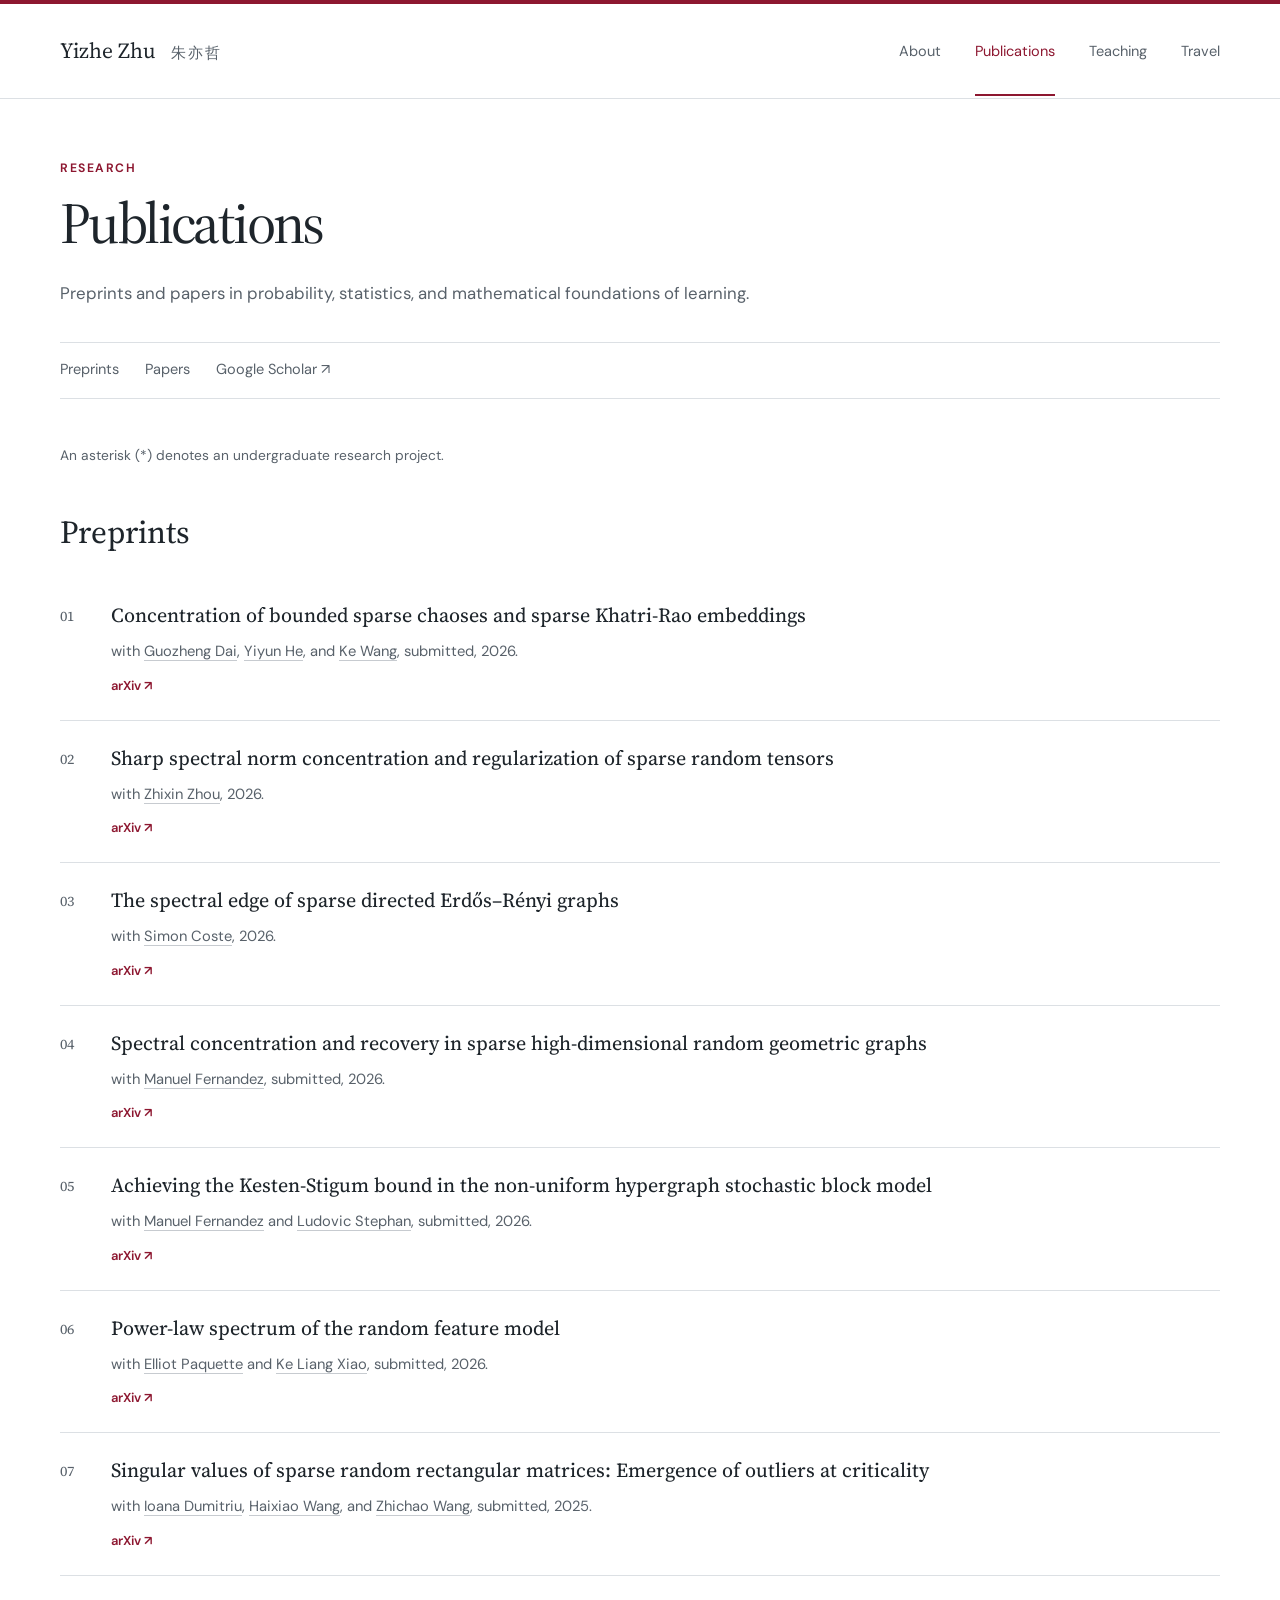
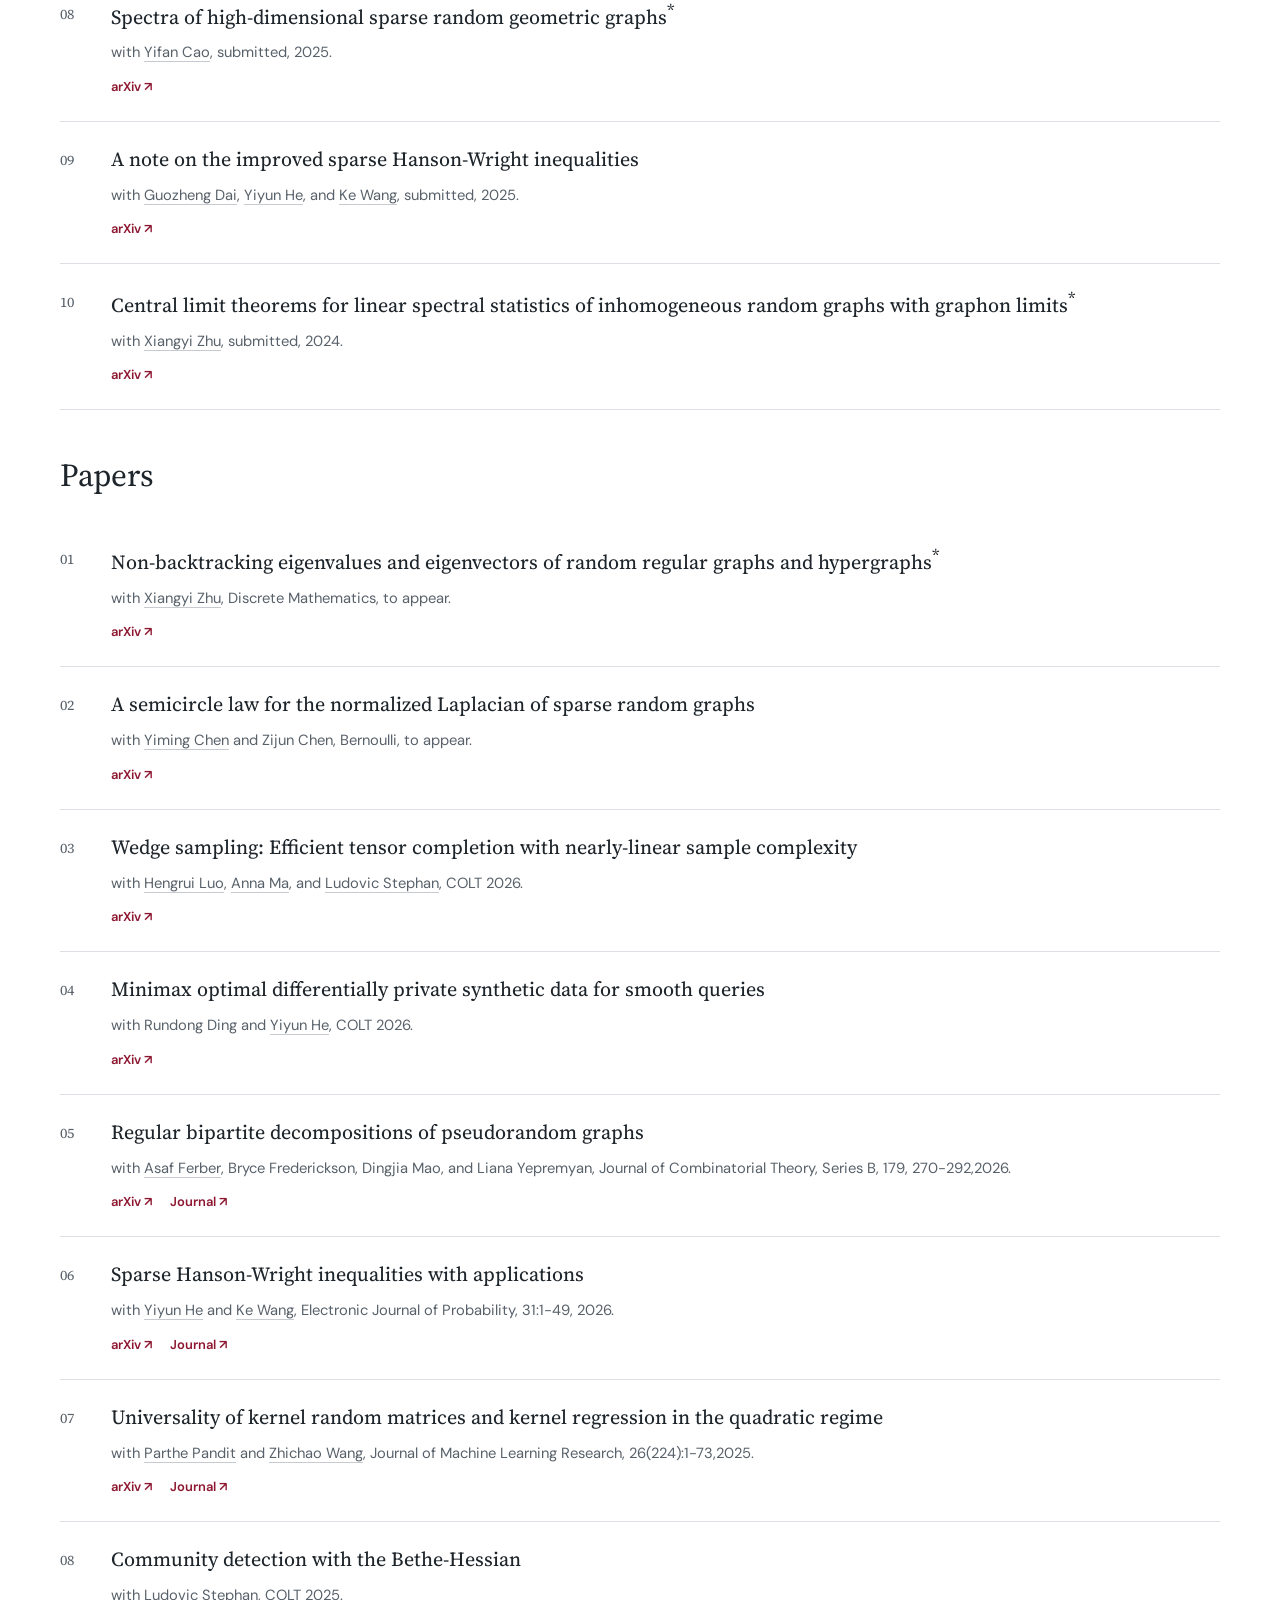
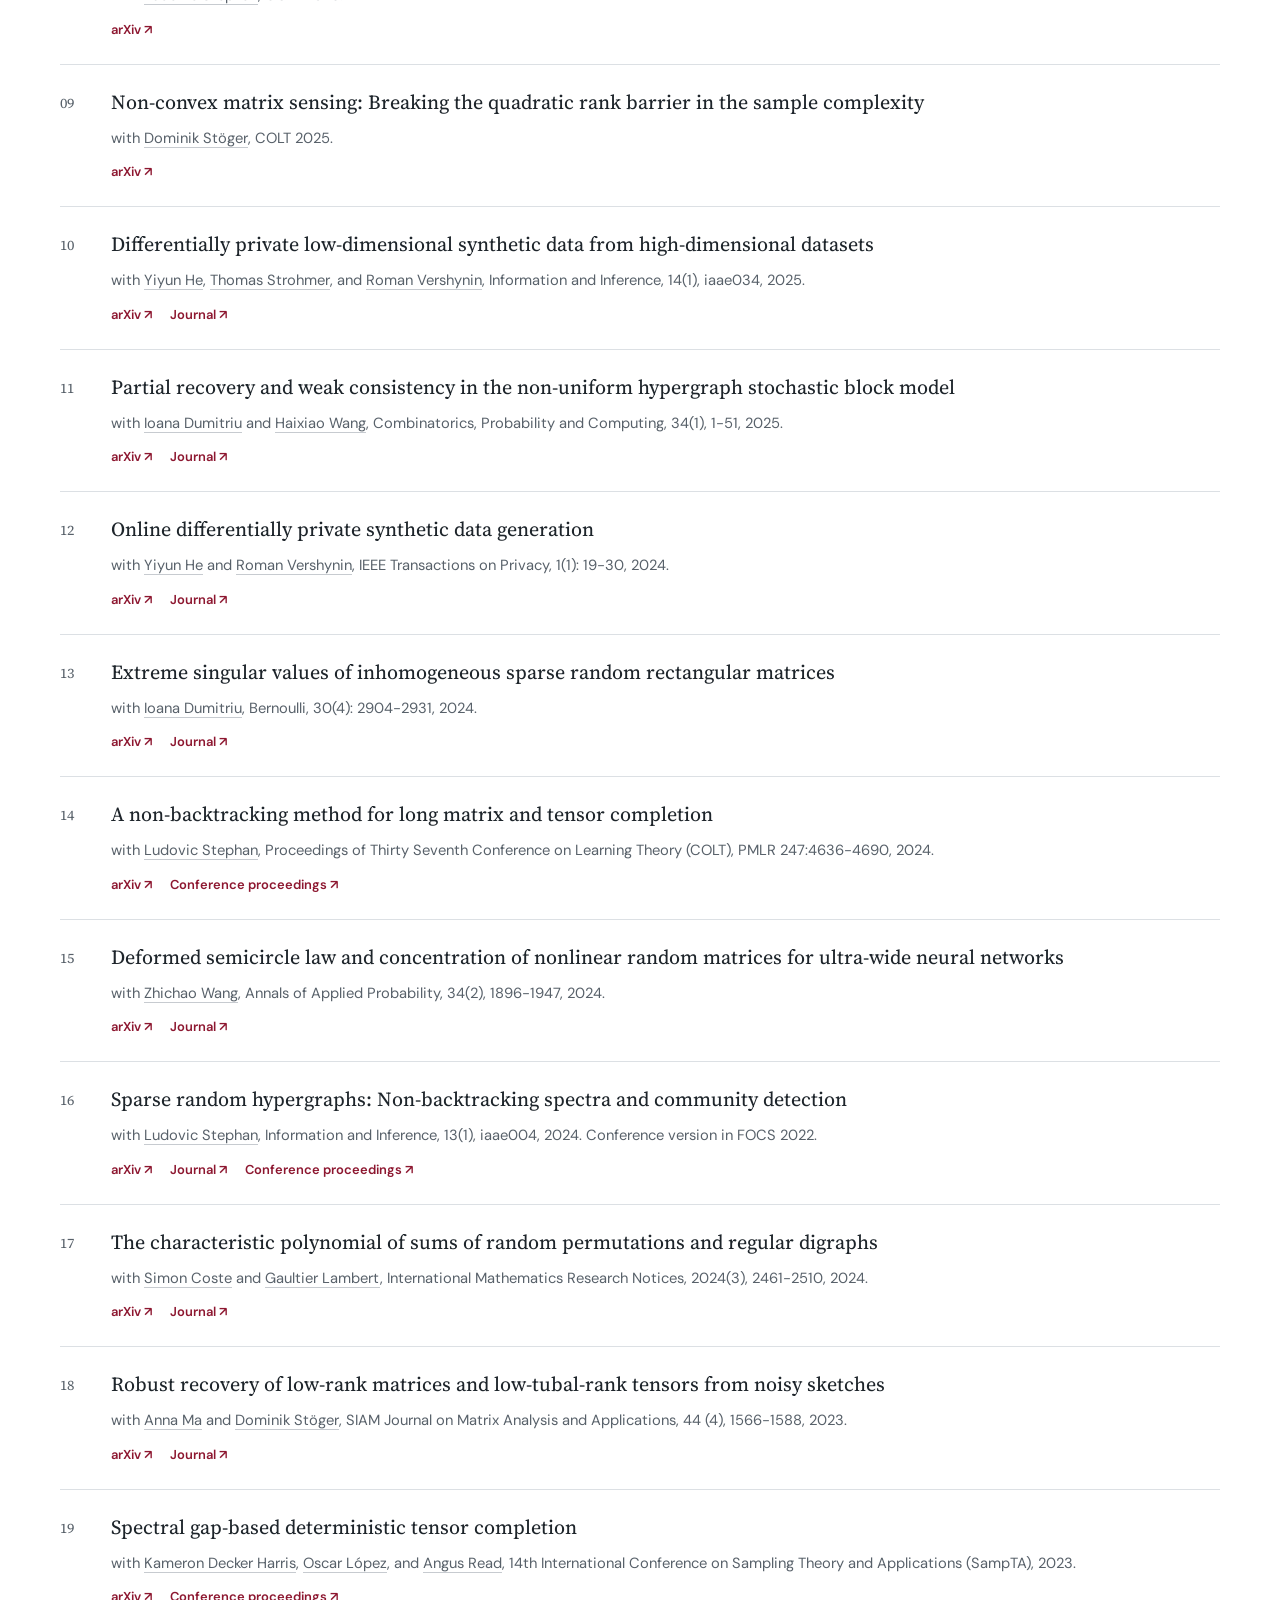
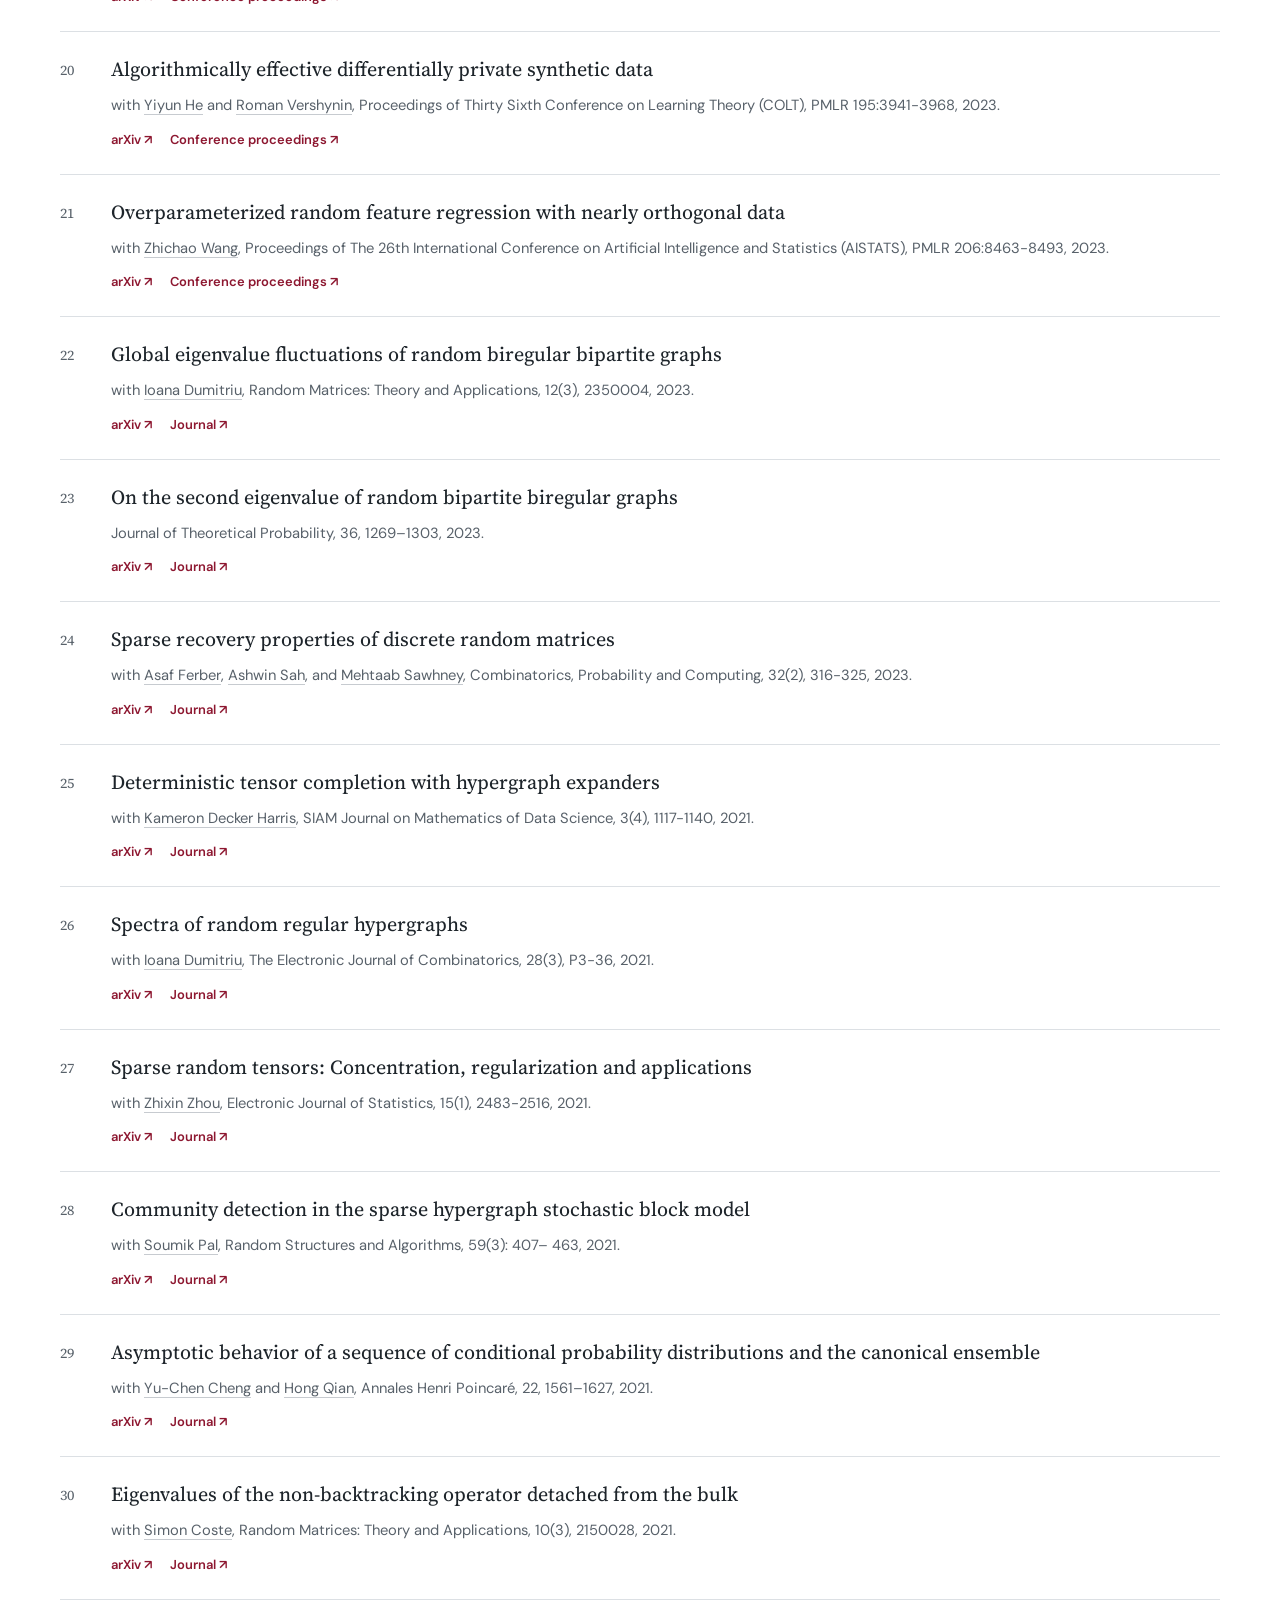
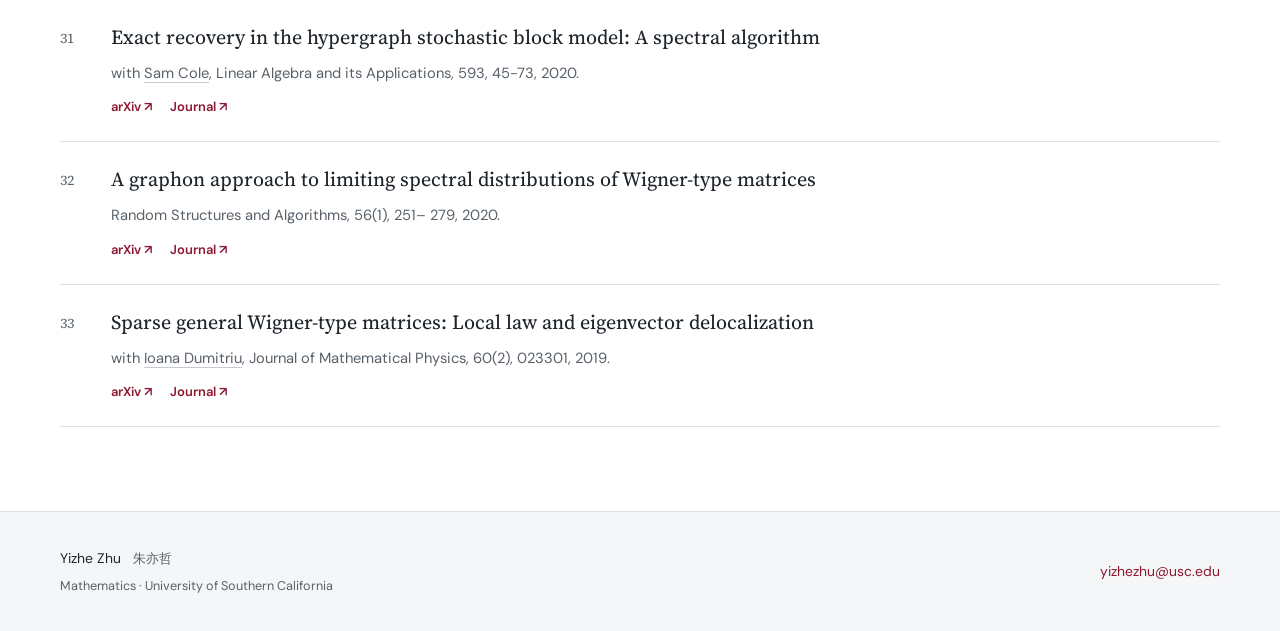
==== commit 18129924: "Update sparse random tensors publication title" ====
--- a/publications.html
+++ b/publications.html
@@ -11,4 +11,4 @@
 <body><a class="skip-link" href="#main">Skip to content</a><header class="site-header"><div class="shell header-inner">
     <a class="wordmark" href="index.html">Yizhe Zhu <span lang="zh">朱亦哲</span></a>
     <nav aria-label="Main navigation"><a href="index.html">About</a><a href="publications.html" aria-current="page">Publications</a><a href="teaching.html">Teaching</a><a href="travel.html">Travel</a></nav>
-  </div></header><main id="main" class="shell"><div class="page-heading"><p class="eyebrow">Research</p><h1>Publications</h1><p class="lead">Preprints and papers in probability, statistics, and mathematical foundations of learning.</p></div><nav class="section-nav" aria-label="Publication sections"><a href="#preprints">Preprints</a><a href="#papers">Papers</a><a href="https://scholar.google.com/citations?hl=en&amp;user=V6KnOYUAAAAJ&amp;view_op=list_works">Google Scholar ↗</a></nav><div class="page-content"><p class="note">An asterisk (*) denotes an undergraduate research project.</p><section aria-labelledby="preprints"><h2 class="list-heading" id="preprints">Preprints</h2><ol class="publication-list"><li class="publication"><div><h3 class="paper-title"><a href="https://arxiv.org/abs/2609.28875">Concentration of bounded sparse chaoses and sparse Khatri-Rao embeddings</a></h3><p class="paper-details">with <a href="https://www.researchgate.net/profile/Guozheng-Dai-3">Guozheng Dai</a>, <a href="https://sites.google.com/ucsd.edu/yiyunhe/index">Yiyun He</a>, and <a href="https://www.math.hkust.edu.hk/~kewang/">Ke Wang</a>, submitted, 2026.</p><div class="paper-resources"><a href="https://arxiv.org/abs/2609.28875">arXiv <span aria-hidden="true">↗</span></a></div></div></li><li class="publication"><div><h3 class="paper-title"><a href="https://arxiv.org/abs/2609.20520">Sharp spectral norm concentration of sparse random tensors</a></h3><p class="paper-details">with <a href="https://sites.google.com/view/zhixinzhou">Zhixin Zhou</a>, 2026.</p><div class="paper-resources"><a href="https://arxiv.org/abs/2609.20520">arXiv <span aria-hidden="true">↗</span></a></div></div></li><li class="publication"><div><h3 class="paper-title"><a href="https://arxiv.org/abs/2609.18369">The spectral edge of sparse directed Erdős–Rényi graphs</a></h3><p class="paper-details">with <a href="https://scoste.fr/">Simon Coste</a>, 2026.</p><div class="paper-resources"><a href="https://arxiv.org/abs/2609.18369">arXiv <span aria-hidden="true">↗</span></a></div></div></li><li class="publication"><div><h3 class="paper-title"><a href="https://arxiv.org/abs/2607.14304">Spectral concentration and recovery in sparse high-dimensional random geometric graphs</a></h3><p class="paper-details">with <a href="https://sites.google.com/view/manuelfernandezv/home">Manuel Fernandez</a>, submitted, 2026.</p><div class="paper-resources"><a href="https://arxiv.org/abs/2607.14304">arXiv <span aria-hidden="true">↗</span></a></div></div></li><li class="publication"><div><h3 class="paper-title"><a href="https://arxiv.org/abs/2604.20907">Achieving the Kesten-Stigum bound in the non-uniform hypergraph stochastic block model</a></h3><p class="paper-details">with <a href="https://sites.google.com/view/manuelfernandezv/home">Manuel Fernandez</a> and <a href="https://www.lstephan.fr/">Ludovic Stephan</a>, submitted, 2026.</p><div class="paper-resources"><a href="https://arxiv.org/abs/2604.20907">arXiv <span aria-hidden="true">↗</span></a></div></div></li><li class="publication"><div><h3 class="paper-title"><a href="https://arxiv.org/abs/2603.14578">Power-law spectrum of the random feature model</a></h3><p class="paper-details">with <a href="https://elliotpaquette.github.io/">Elliot Paquette</a> and <a href="https://openreview.net/profile?id=%7EKe_Liang_Xiao1">Ke Liang Xiao</a>, submitted, 2026.</p><div class="paper-resources"><a href="https://arxiv.org/abs/2603.14578">arXiv <span aria-hidden="true">↗</span></a></div></div></li><li class="publication"><div><h3 class="paper-title"><a href="https://arxiv.org/abs/2508.01456">Singular values of sparse random rectangular matrices: Emergence of outliers at criticality</a></h3><p class="paper-details">with <a href="https://math.ucsd.edu/people/profiles/ioana-dumitriu/">Ioana Dumitriu</a>, <a href="https://haixiaowang.github.io/">Haixiao Wang</a>, and <a href="https://mathweb.ucsd.edu/~zhw036/">Zhichao Wang</a>, submitted, 2025.</p><div class="paper-resources"><a href="https://arxiv.org/abs/2508.01456">arXiv <span aria-hidden="true">↗</span></a></div></div></li><li class="publication"><div><h3 class="paper-title"><a href="https://arxiv.org/abs/2507.06556">Spectra of high-dimensional sparse random geometric graphs</a><sup aria-label="Undergraduate research project">*</sup></h3><p class="paper-details">with <a href="https://www.linkedin.com/in/wendy-yifan-cao/">Yifan Cao</a>, submitted, 2025.</p><div class="paper-resources"><a href="https://arxiv.org/abs/2507.06556">arXiv <span aria-hidden="true">↗</span></a></div></div></li><li class="publication"><div><h3 class="paper-title"><a href="https://arxiv.org/abs/2505.20799">A note on the improved sparse Hanson-Wright inequalities</a></h3><p class="paper-details">with <a href="https://www.researchgate.net/profile/Guozheng-Dai-3">Guozheng Dai</a>, <a href="https://sites.google.com/ucsd.edu/yiyunhe/index">Yiyun He</a>, and <a href="https://www.math.hkust.edu.hk/~kewang/">Ke Wang</a>, submitted, 2025.</p><div class="paper-resources"><a href="https://arxiv.org/abs/2505.20799">arXiv <span aria-hidden="true">↗</span></a></div></div></li><li class="publication"><div><h3 class="paper-title"><a href="https://arxiv.org/abs/2412.19352">Central limit theorems for linear spectral statistics of inhomogeneous random graphs with graphon limits</a><sup aria-label="Undergraduate research project">*</sup></h3><p class="paper-details">with <a href="https://www.linkedin.com/in/xiangyi-zhu-602539239/">Xiangyi Zhu</a>, submitted, 2024.</p><div class="paper-resources"><a href="https://arxiv.org/abs/2412.19352">arXiv <span aria-hidden="true">↗</span></a></div></div></li></ol></section><section aria-labelledby="papers"><h2 class="list-heading" id="papers">Papers</h2><ol class="publication-list"><li class="publication"><div><h3 class="paper-title"><a href="https://arxiv.org/abs/2312.03300">Non-backtracking eigenvalues and eigenvectors of random regular graphs and hypergraphs</a><sup aria-label="Undergraduate research project">*</sup></h3><p class="paper-details">with <a href="https://www.linkedin.com/in/xiangyi-zhu-602539239/">Xiangyi Zhu</a>, Discrete Mathematics, to appear.</p><div class="paper-resources"><a href="https://arxiv.org/abs/2312.03300">arXiv <span aria-hidden="true">↗</span></a></div></div></li><li class="publication"><div><h3 class="paper-title"><a href="https://arxiv.org/abs/2512.20146">A semicircle law for the normalized Laplacian of sparse random graphs</a></h3><p class="paper-details">with <a href="http://english.math.pku.edu.cn/Faculty/Postdoc/CurrentPostdocs/214df5c8eb2644f29fc7078eb031bdaf.htm">Yiming Chen</a> and Zijun Chen, Bernoulli, to appear.</p><div class="paper-resources"><a href="https://arxiv.org/abs/2512.20146">arXiv <span aria-hidden="true">↗</span></a></div></div></li><li class="publication"><div><h3 class="paper-title"><a href="https://arxiv.org/abs/2602.05869">Wedge sampling: Efficient tensor completion with nearly-linear sample complexity</a></h3><p class="paper-details">with <a href="https://hrluo.github.io/HengruiLuo_Home.html">Hengrui Luo</a>, <a href="https://sites.google.com/view/annama">Anna Ma</a>, and <a href="https://www.lstephan.fr/">Ludovic Stephan</a>, COLT 2026.</p><div class="paper-resources"><a href="https://arxiv.org/abs/2602.05869">arXiv <span aria-hidden="true">↗</span></a></div></div></li><li class="publication"><div><h3 class="paper-title"><a href="https://arxiv.org/abs/2602.01607">Minimax optimal differentially private synthetic data for smooth queries</a></h3><p class="paper-details">with Rundong Ding and <a href="https://sites.google.com/ucsd.edu/yiyunhe/index">Yiyun He</a>, COLT 2026.</p><div class="paper-resources"><a href="https://arxiv.org/abs/2602.01607">arXiv <span aria-hidden="true">↗</span></a></div></div></li><li class="publication"><div><h3 class="paper-title"><a href="https://arxiv.org/abs/2410.12981">Regular bipartite decompositions of pseudorandom graphs</a></h3><p class="paper-details">with <a href="https://faculty.sites.uci.edu/asaff/">Asaf Ferber</a>, Bryce Frederickson, Dingjia Mao, and Liana Yepremyan, Journal of Combinatorial Theory, Series B, 179, 270-292,2026.</p><div class="paper-resources"><a href="https://arxiv.org/abs/2410.12981">arXiv <span aria-hidden="true">↗</span></a><a href="https://doi.org/10.1016/j.jctb.2026.04.004">Journal <span aria-hidden="true">↗</span></a></div></div></li><li class="publication"><div><h3 class="paper-title"><a href="https://arxiv.org/abs/2410.15652">Sparse Hanson-Wright inequalities with applications</a></h3><p class="paper-details">with <a href="https://scholar.google.com/citations?user=sxzaDWoAAAAJ&amp;hl=en">Yiyun He</a> and <a href="https://www.math.hkust.edu.hk/~kewang/">Ke Wang</a>, Electronic Journal of Probability, 31:1-49, 2026.</p><div class="paper-resources"><a href="https://arxiv.org/abs/2410.15652">arXiv <span aria-hidden="true">↗</span></a><a href="https://projecteuclid.org/journals/electronic-journal-of-probability/volume-31/issue-none/Sparse-Hanson-Wright-inequalities-with-applications/10.1214/26-EJP1493.full">Journal <span aria-hidden="true">↗</span></a></div></div></li><li class="publication"><div><h3 class="paper-title"><a href="https://arxiv.org/abs/2408.01062">Universality of kernel random matrices and kernel regression in the quadratic regime</a></h3><p class="paper-details">with <a href="https://parthe.github.io/">Parthe Pandit</a> and <a href="https://mathweb.ucsd.edu/~zhw036/">Zhichao Wang</a>, Journal of Machine Learning Research, 26(224):1-73,2025.</p><div class="paper-resources"><a href="https://arxiv.org/abs/2408.01062">arXiv <span aria-hidden="true">↗</span></a><a href="https://jmlr.org/papers/v26/24-1533.html">Journal <span aria-hidden="true">↗</span></a></div></div></li><li class="publication"><div><h3 class="paper-title"><a href="https://arxiv.org/abs/2411.02835">Community detection with the Bethe-Hessian</a></h3><p class="paper-details">with <a href="https://www.lstephan.fr/">Ludovic Stephan</a>, COLT 2025.</p><div class="paper-resources"><a href="https://arxiv.org/abs/2411.02835">arXiv <span aria-hidden="true">↗</span></a></div></div></li><li class="publication"><div><h3 class="paper-title"><a href="https://arxiv.org/abs/2408.13276">Non-convex matrix sensing: Breaking the quadratic rank barrier in the sample complexity</a></h3><p class="paper-details">with <a href="https://dominiksto.github.io/">Dominik Stöger</a>, COLT 2025.</p><div class="paper-resources"><a href="https://arxiv.org/abs/2408.13276">arXiv <span aria-hidden="true">↗</span></a></div></div></li><li class="publication"><div><h3 class="paper-title"><a href="https://arxiv.org/abs/2305.17148">Differentially private low-dimensional synthetic data from high-dimensional datasets</a></h3><p class="paper-details">with <a href="https://scholar.google.com/citations?user=sxzaDWoAAAAJ&amp;hl=en">Yiyun He</a>, <a href="https://www.math.ucdavis.edu/~strohmer/">Thomas Strohmer</a>, and <a href="https://www.math.uci.edu/~rvershyn/">Roman Vershynin</a>, Information and Inference, 14(1), iaae034, 2025.</p><div class="paper-resources"><a href="https://arxiv.org/abs/2305.17148">arXiv <span aria-hidden="true">↗</span></a><a href="https://academic.oup.com/imaiai/article-abstract/14/1/iaae034/7954368?redirectedFrom=fulltext">Journal <span aria-hidden="true">↗</span></a></div></div></li><li class="publication"><div><h3 class="paper-title"><a href="https://arxiv.org/abs/2112.11671">Partial recovery and weak consistency in the non-uniform hypergraph stochastic block model</a></h3><p class="paper-details">with <a href="https://math.ucsd.edu/people/profiles/ioana-dumitriu/">Ioana Dumitriu</a> and <a href="https://haixiaowang.github.io/">Haixiao Wang</a>, Combinatorics, Probability and Computing, 34(1), 1-51, 2025.</p><div class="paper-resources"><a href="https://arxiv.org/abs/2112.11671">arXiv <span aria-hidden="true">↗</span></a><a href="https://www.cambridge.org/core/journals/combinatorics-probability-and-computing/article/partial-recovery-and-weak-consistency-in-the-nonuniform-hypergraph-stochastic-block-model/575DF972CE90E358FAD6A98233199F16">Journal <span aria-hidden="true">↗</span></a></div></div></li><li class="publication"><div><h3 class="paper-title"><a href="https://arxiv.org/abs/2402.08012">Online differentially private synthetic data generation</a></h3><p class="paper-details">with <a href="https://scholar.google.com/citations?user=sxzaDWoAAAAJ&amp;hl=en">Yiyun He</a> and <a href="https://www.math.uci.edu/~rvershyn/">Roman Vershynin</a>, IEEE Transactions on Privacy, 1(1): 19-30, 2024.</p><div class="paper-resources"><a href="https://arxiv.org/abs/2402.08012">arXiv <span aria-hidden="true">↗</span></a><a href="https://ieeexplore.ieee.org/document/10736563">Journal <span aria-hidden="true">↗</span></a></div></div></li><li class="publication"><div><h3 class="paper-title"><a href="https://arxiv.org/abs/2209.12271">Extreme singular values of inhomogeneous sparse random rectangular matrices</a></h3><p class="paper-details">with <a href="https://math.ucsd.edu/people/profiles/ioana-dumitriu/">Ioana Dumitriu</a>, Bernoulli, 30(4): 2904-2931, 2024.</p><div class="paper-resources"><a href="https://arxiv.org/abs/2209.12271">arXiv <span aria-hidden="true">↗</span></a><a href="https://doi.org/10.3150/23-BEJ1699">Journal <span aria-hidden="true">↗</span></a></div></div></li><li class="publication"><div><h3 class="paper-title"><a href="https://arxiv.org/abs/2304.02077">A non-backtracking method for long matrix and tensor completion</a></h3><p class="paper-details">with <a href="https://www.lstephan.fr/">Ludovic Stephan</a>, Proceedings of Thirty Seventh Conference on Learning Theory (COLT), PMLR 247:4636-4690, 2024.</p><div class="paper-resources"><a href="https://arxiv.org/abs/2304.02077">arXiv <span aria-hidden="true">↗</span></a><a href="https://proceedings.mlr.press/v247/stephan24a.html">Conference proceedings <span aria-hidden="true">↗</span></a></div></div></li><li class="publication"><div><h3 class="paper-title"><a href="https://arxiv.org/abs/2109.09304">Deformed semicircle law and concentration of nonlinear random matrices for ultra-wide neural networks</a></h3><p class="paper-details">with <a href="https://mathweb.ucsd.edu/~zhw036/">Zhichao Wang</a>, Annals of Applied Probability, 34(2), 1896-1947, 2024.</p><div class="paper-resources"><a href="https://arxiv.org/abs/2109.09304">arXiv <span aria-hidden="true">↗</span></a><a href="https://projecteuclid.org/journals/annals-of-applied-probability/volume-34/issue-2/Deformed-semicircle-law-and-concentration-of-nonlinear-random-matrices-for/10.1214/23-AAP2010.full">Journal <span aria-hidden="true">↗</span></a></div></div></li><li class="publication"><div><h3 class="paper-title"><a href="https://arxiv.org/abs/2203.07346">Sparse random hypergraphs: Non-backtracking spectra and community detection</a></h3><p class="paper-details">with <a href="https://www.lstephan.fr/">Ludovic Stephan</a>, Information and Inference, 13(1), iaae004, 2024. Conference version in FOCS 2022.</p><div class="paper-resources"><a href="https://arxiv.org/abs/2203.07346">arXiv <span aria-hidden="true">↗</span></a><a href="https://academic.oup.com/imaiai/article/13/1/iaae004/7612025">Journal <span aria-hidden="true">↗</span></a><a href="https://ieeexplore.ieee.org/document/9996873">Conference proceedings <span aria-hidden="true">↗</span></a></div></div></li><li class="publication"><div><h3 class="paper-title"><a href="https://arxiv.org/abs/2204.00524">The characteristic polynomial of sums of random permutations and regular digraphs</a></h3><p class="paper-details">with <a href="https://scoste.fr/">Simon Coste</a> and <a href="http://user.math.uzh.ch/gaultier/">Gaultier Lambert</a>, International Mathematics Research Notices, 2024(3), 2461-2510, 2024.</p><div class="paper-resources"><a href="https://arxiv.org/abs/2204.00524">arXiv <span aria-hidden="true">↗</span></a><a href="https://academic.oup.com/imrn/advance-article/doi/10.1093/imrn/rnad182/7242548">Journal <span aria-hidden="true">↗</span></a></div></div></li><li class="publication"><div><h3 class="paper-title"><a href="https://arxiv.org/abs/2206.00803">Robust recovery of low-rank matrices and low-tubal-rank tensors from noisy sketches</a></h3><p class="paper-details">with <a href="https://sites.google.com/view/annama">Anna Ma</a> and <a href="https://dominiksto.github.io/">Dominik Stöger</a>, SIAM Journal on Matrix Analysis and Applications, 44 (4), 1566-1588, 2023.</p><div class="paper-resources"><a href="https://arxiv.org/abs/2206.00803">arXiv <span aria-hidden="true">↗</span></a><a href="https://epubs.siam.org/doi/full/10.1137/22M150071X">Journal <span aria-hidden="true">↗</span></a></div></div></li><li class="publication"><div><h3 class="paper-title"><a href="https://arxiv.org/abs/2306.06262">Spectral gap-based deterministic tensor completion</a></h3><p class="paper-details">with <a href="https://glomerul.us/">Kameron Decker Harris</a>, <a href="https://www.fau.edu/hboi/research/ocean-engineering/team/">Oscar López</a>, and <a href="https://www.linkedin.com/in/angus-read">Angus Read</a>, 14th International Conference on Sampling Theory and Applications (SampTA), 2023.</p><div class="paper-resources"><a href="https://arxiv.org/abs/2306.06262">arXiv <span aria-hidden="true">↗</span></a><a href="https://ieeexplore.ieee.org/document/10301415">Conference proceedings <span aria-hidden="true">↗</span></a></div></div></li><li class="publication"><div><h3 class="paper-title"><a href="https://arxiv.org/abs/2302.05552">Algorithmically effective differentially private synthetic data</a></h3><p class="paper-details">with <a href="https://www.math.uci.edu/node/36800">Yiyun He</a> and <a href="https://www.math.uci.edu/~rvershyn/">Roman Vershynin</a>, Proceedings of Thirty Sixth Conference on Learning Theory (COLT), PMLR 195:3941-3968, 2023.</p><div class="paper-resources"><a href="https://arxiv.org/abs/2302.05552">arXiv <span aria-hidden="true">↗</span></a><a href="https://proceedings.mlr.press/v195/he23a.html">Conference proceedings <span aria-hidden="true">↗</span></a></div></div></li><li class="publication"><div><h3 class="paper-title"><a href="https://arxiv.org/abs/2211.06077">Overparameterized random feature regression with nearly orthogonal data</a></h3><p class="paper-details">with <a href="https://mathweb.ucsd.edu/~zhw036/">Zhichao Wang</a>, Proceedings of The 26th International Conference on Artificial Intelligence and Statistics (AISTATS), PMLR 206:8463-8493, 2023.</p><div class="paper-resources"><a href="https://arxiv.org/abs/2211.06077">arXiv <span aria-hidden="true">↗</span></a><a href="https://proceedings.mlr.press/v206/wang23m.html">Conference proceedings <span aria-hidden="true">↗</span></a></div></div></li><li class="publication"><div><h3 class="paper-title"><a href="https://arxiv.org/abs/2008.11760">Global eigenvalue fluctuations of random biregular bipartite graphs</a></h3><p class="paper-details">with <a href="https://math.ucsd.edu/people/profiles/ioana-dumitriu/">Ioana Dumitriu</a>, Random Matrices: Theory and Applications, 12(3), 2350004, 2023.</p><div class="paper-resources"><a href="https://arxiv.org/abs/2008.11760">arXiv <span aria-hidden="true">↗</span></a><a href="https://www.worldscientific.com/doi/10.1142/S2010326323500041">Journal <span aria-hidden="true">↗</span></a></div></div></li><li class="publication"><div><h3 class="paper-title"><a href="https://arxiv.org/abs/2005.08103">On the second eigenvalue of random bipartite biregular graphs</a></h3><p class="paper-details">Journal of Theoretical Probability, 36, 1269–1303, 2023.</p><div class="paper-resources"><a href="https://arxiv.org/abs/2005.08103">arXiv <span aria-hidden="true">↗</span></a><a href="https://link.springer.com/article/10.1007/s10959-022-01190-0">Journal <span aria-hidden="true">↗</span></a></div></div></li><li class="publication"><div><h3 class="paper-title"><a href="http://arxiv.org/abs/2203.06115">Sparse recovery properties of discrete random matrices</a></h3><p class="paper-details">with <a href="https://faculty.sites.uci.edu/asaff/">Asaf Ferber</a>, <a href="http://www.mit.edu/~asah/">Ashwin Sah</a>, and <a href="http://www.mit.edu/~msawhney/">Mehtaab Sawhney</a>, Combinatorics, Probability and Computing, 32(2), 316-325, 2023.</p><div class="paper-resources"><a href="http://arxiv.org/abs/2203.06115">arXiv <span aria-hidden="true">↗</span></a><a href="https://www.cambridge.org/core/journals/combinatorics-probability-and-computing/article/sparse-recovery-properties-of-discrete-random-matrices/654DC865362DE107A143C1C98E4F3732">Journal <span aria-hidden="true">↗</span></a></div></div></li><li class="publication"><div><h3 class="paper-title"><a href="https://arxiv.org/abs/1910.10692">Deterministic tensor completion with hypergraph expanders</a></h3><p class="paper-details">with <a href="https://glomerul.us/">Kameron Decker Harris</a>, SIAM Journal on Mathematics of Data Science, 3(4), 1117-1140, 2021.</p><div class="paper-resources"><a href="https://arxiv.org/abs/1910.10692">arXiv <span aria-hidden="true">↗</span></a><a href="https://doi.org/10.1137/20M1379745">Journal <span aria-hidden="true">↗</span></a></div></div></li><li class="publication"><div><h3 class="paper-title"><a href="https://arxiv.org/abs/1905.06487">Spectra of random regular hypergraphs</a></h3><p class="paper-details">with <a href="https://math.ucsd.edu/people/profiles/ioana-dumitriu/">Ioana Dumitriu</a>, The Electronic Journal of Combinatorics, 28(3), P3-36, 2021.</p><div class="paper-resources"><a href="https://arxiv.org/abs/1905.06487">arXiv <span aria-hidden="true">↗</span></a><a href="https://www.combinatorics.org/ojs/index.php/eljc/article/view/v28i3p36">Journal <span aria-hidden="true">↗</span></a></div></div></li><li class="publication"><div><h3 class="paper-title"><a href="https://arxiv.org/abs/1911.09063">Sparse random tensors: Concentration, regularization and applications</a></h3><p class="paper-details">with <a href="https://www.cb.cityu.edu.hk/staff/zhixzhou/">Zhixin Zhou</a>, Electronic Journal of Statistics, 15(1), 2483-2516, 2021.</p><div class="paper-resources"><a href="https://arxiv.org/abs/1911.09063">arXiv <span aria-hidden="true">↗</span></a><a href="https://projecteuclid.org/journals/electronic-journal-of-statistics/volume-15/issue-1/Sparse-random-tensors-Concentration-regularization-and-applications/10.1214/21-EJS1838.full">Journal <span aria-hidden="true">↗</span></a></div></div></li><li class="publication"><div><h3 class="paper-title"><a href="https://arxiv.org/abs/1904.05981">Community detection in the sparse hypergraph stochastic block model</a></h3><p class="paper-details">with <a href="http://sites.math.washington.edu/~soumik/">Soumik Pal</a>, Random Structures and Algorithms, 59(3): 407– 463, 2021.</p><div class="paper-resources"><a href="https://arxiv.org/abs/1904.05981">arXiv <span aria-hidden="true">↗</span></a><a href="https://onlinelibrary.wiley.com/doi/full/10.1002/rsa.21006">Journal <span aria-hidden="true">↗</span></a></div></div></li><li class="publication"><div><h3 class="paper-title"><a href="https://arxiv.org/abs/1912.11137">Asymptotic behavior of a sequence of conditional probability distributions and the canonical ensemble</a></h3><p class="paper-details">with <a href="http://michorlab.dfci.harvard.edu/index.php/people/yu-chen-cheng">Yu-Chen Cheng</a> and <a href="https://amath.washington.edu/people/hong-qian">Hong Qian</a>, Annales Henri Poincaré, 22, 1561–1627, 2021.</p><div class="paper-resources"><a href="https://arxiv.org/abs/1912.11137">arXiv <span aria-hidden="true">↗</span></a><a href="https://link.springer.com/article/10.1007/s00023-020-01011-2">Journal <span aria-hidden="true">↗</span></a></div></div></li><li class="publication"><div><h3 class="paper-title"><a href="https://arxiv.org/abs/1907.05603">Eigenvalues of the non-backtracking operator detached from the bulk</a></h3><p class="paper-details">with <a href="https://scoste.fr/">Simon Coste</a>, Random Matrices: Theory and Applications, 10(3), 2150028, 2021.</p><div class="paper-resources"><a href="https://arxiv.org/abs/1907.05603">arXiv <span aria-hidden="true">↗</span></a><a href="https://www.worldscientific.com/doi/abs/10.1142/S2010326321500283">Journal <span aria-hidden="true">↗</span></a></div></div></li><li class="publication"><div><h3 class="paper-title"><a href="https://arxiv.org/abs/1811.06931">Exact recovery in the hypergraph stochastic block model: A spectral algorithm</a></h3><p class="paper-details">with <a href="https://sites.google.com/view/smpcole">Sam Cole</a>, Linear Algebra and its Applications, 593, 45-73, 2020.</p><div class="paper-resources"><a href="https://arxiv.org/abs/1811.06931">arXiv <span aria-hidden="true">↗</span></a><a href="https://doi.org/10.1016/j.laa.2020.01.039">Journal <span aria-hidden="true">↗</span></a></div></div></li><li class="publication"><div><h3 class="paper-title"><a href="https://arxiv.org/abs/1806.11246">A graphon approach to limiting spectral distributions of Wigner-type matrices</a></h3><p class="paper-details">Random Structures and Algorithms, 56(1), 251– 279, 2020.</p><div class="paper-resources"><a href="https://arxiv.org/abs/1806.11246">arXiv <span aria-hidden="true">↗</span></a><a href="https://onlinelibrary.wiley.com/doi/abs/10.1002/rsa.20894">Journal <span aria-hidden="true">↗</span></a></div></div></li><li class="publication"><div><h3 class="paper-title"><a href="https://arxiv.org/abs/1808.07611">Sparse general Wigner-type matrices: Local law and eigenvector delocalization</a></h3><p class="paper-details">with <a href="https://math.ucsd.edu/people/profiles/ioana-dumitriu/">Ioana Dumitriu</a>, Journal of Mathematical Physics, 60(2), 023301, 2019.</p><div class="paper-resources"><a href="https://arxiv.org/abs/1808.07611">arXiv <span aria-hidden="true">↗</span></a><a href="https://aip.scitation.org/doi/10.1063/1.5053613">Journal <span aria-hidden="true">↗</span></a></div></div></li></ol></section></div></main><footer class="site-footer"><div class="shell footer-inner"><p>Yizhe Zhu <span lang="zh">朱亦哲</span><span class="footer-affiliation">Mathematics · University of Southern California</span></p><a href="mailto:yizhezhu@usc.edu">yizhezhu@usc.edu</a></div></footer></body></html>
+  </div></header><main id="main" class="shell"><div class="page-heading"><p class="eyebrow">Research</p><h1>Publications</h1><p class="lead">Preprints and papers in probability, statistics, and mathematical foundations of learning.</p></div><nav class="section-nav" aria-label="Publication sections"><a href="#preprints">Preprints</a><a href="#papers">Papers</a><a href="https://scholar.google.com/citations?hl=en&amp;user=V6KnOYUAAAAJ&amp;view_op=list_works">Google Scholar ↗</a></nav><div class="page-content"><p class="note">An asterisk (*) denotes an undergraduate research project.</p><section aria-labelledby="preprints"><h2 class="list-heading" id="preprints">Preprints</h2><ol class="publication-list"><li class="publication"><div><h3 class="paper-title"><a href="https://arxiv.org/abs/2609.28875">Concentration of bounded sparse chaoses and sparse Khatri-Rao embeddings</a></h3><p class="paper-details">with <a href="https://www.researchgate.net/profile/Guozheng-Dai-3">Guozheng Dai</a>, <a href="https://sites.google.com/ucsd.edu/yiyunhe/index">Yiyun He</a>, and <a href="https://www.math.hkust.edu.hk/~kewang/">Ke Wang</a>, submitted, 2026.</p><div class="paper-resources"><a href="https://arxiv.org/abs/2609.28875">arXiv <span aria-hidden="true">↗</span></a></div></div></li><li class="publication"><div><h3 class="paper-title"><a href="https://arxiv.org/abs/2609.20520">Sharp spectral norm concentration and regularization of sparse random tensors</a></h3><p class="paper-details">with <a href="https://sites.google.com/view/zhixinzhou">Zhixin Zhou</a>, 2026.</p><div class="paper-resources"><a href="https://arxiv.org/abs/2609.20520">arXiv <span aria-hidden="true">↗</span></a></div></div></li><li class="publication"><div><h3 class="paper-title"><a href="https://arxiv.org/abs/2609.18369">The spectral edge of sparse directed Erdős–Rényi graphs</a></h3><p class="paper-details">with <a href="https://scoste.fr/">Simon Coste</a>, 2026.</p><div class="paper-resources"><a href="https://arxiv.org/abs/2609.18369">arXiv <span aria-hidden="true">↗</span></a></div></div></li><li class="publication"><div><h3 class="paper-title"><a href="https://arxiv.org/abs/2607.14304">Spectral concentration and recovery in sparse high-dimensional random geometric graphs</a></h3><p class="paper-details">with <a href="https://sites.google.com/view/manuelfernandezv/home">Manuel Fernandez</a>, submitted, 2026.</p><div class="paper-resources"><a href="https://arxiv.org/abs/2607.14304">arXiv <span aria-hidden="true">↗</span></a></div></div></li><li class="publication"><div><h3 class="paper-title"><a href="https://arxiv.org/abs/2604.20907">Achieving the Kesten-Stigum bound in the non-uniform hypergraph stochastic block model</a></h3><p class="paper-details">with <a href="https://sites.google.com/view/manuelfernandezv/home">Manuel Fernandez</a> and <a href="https://www.lstephan.fr/">Ludovic Stephan</a>, submitted, 2026.</p><div class="paper-resources"><a href="https://arxiv.org/abs/2604.20907">arXiv <span aria-hidden="true">↗</span></a></div></div></li><li class="publication"><div><h3 class="paper-title"><a href="https://arxiv.org/abs/2603.14578">Power-law spectrum of the random feature model</a></h3><p class="paper-details">with <a href="https://elliotpaquette.github.io/">Elliot Paquette</a> and <a href="https://openreview.net/profile?id=%7EKe_Liang_Xiao1">Ke Liang Xiao</a>, submitted, 2026.</p><div class="paper-resources"><a href="https://arxiv.org/abs/2603.14578">arXiv <span aria-hidden="true">↗</span></a></div></div></li><li class="publication"><div><h3 class="paper-title"><a href="https://arxiv.org/abs/2508.01456">Singular values of sparse random rectangular matrices: Emergence of outliers at criticality</a></h3><p class="paper-details">with <a href="https://math.ucsd.edu/people/profiles/ioana-dumitriu/">Ioana Dumitriu</a>, <a href="https://haixiaowang.github.io/">Haixiao Wang</a>, and <a href="https://mathweb.ucsd.edu/~zhw036/">Zhichao Wang</a>, submitted, 2025.</p><div class="paper-resources"><a href="https://arxiv.org/abs/2508.01456">arXiv <span aria-hidden="true">↗</span></a></div></div></li><li class="publication"><div><h3 class="paper-title"><a href="https://arxiv.org/abs/2507.06556">Spectra of high-dimensional sparse random geometric graphs</a><sup aria-label="Undergraduate research project">*</sup></h3><p class="paper-details">with <a href="https://www.linkedin.com/in/wendy-yifan-cao/">Yifan Cao</a>, submitted, 2025.</p><div class="paper-resources"><a href="https://arxiv.org/abs/2507.06556">arXiv <span aria-hidden="true">↗</span></a></div></div></li><li class="publication"><div><h3 class="paper-title"><a href="https://arxiv.org/abs/2505.20799">A note on the improved sparse Hanson-Wright inequalities</a></h3><p class="paper-details">with <a href="https://www.researchgate.net/profile/Guozheng-Dai-3">Guozheng Dai</a>, <a href="https://sites.google.com/ucsd.edu/yiyunhe/index">Yiyun He</a>, and <a href="https://www.math.hkust.edu.hk/~kewang/">Ke Wang</a>, submitted, 2025.</p><div class="paper-resources"><a href="https://arxiv.org/abs/2505.20799">arXiv <span aria-hidden="true">↗</span></a></div></div></li><li class="publication"><div><h3 class="paper-title"><a href="https://arxiv.org/abs/2412.19352">Central limit theorems for linear spectral statistics of inhomogeneous random graphs with graphon limits</a><sup aria-label="Undergraduate research project">*</sup></h3><p class="paper-details">with <a href="https://www.linkedin.com/in/xiangyi-zhu-602539239/">Xiangyi Zhu</a>, submitted, 2024.</p><div class="paper-resources"><a href="https://arxiv.org/abs/2412.19352">arXiv <span aria-hidden="true">↗</span></a></div></div></li></ol></section><section aria-labelledby="papers"><h2 class="list-heading" id="papers">Papers</h2><ol class="publication-list"><li class="publication"><div><h3 class="paper-title"><a href="https://arxiv.org/abs/2312.03300">Non-backtracking eigenvalues and eigenvectors of random regular graphs and hypergraphs</a><sup aria-label="Undergraduate research project">*</sup></h3><p class="paper-details">with <a href="https://www.linkedin.com/in/xiangyi-zhu-602539239/">Xiangyi Zhu</a>, Discrete Mathematics, to appear.</p><div class="paper-resources"><a href="https://arxiv.org/abs/2312.03300">arXiv <span aria-hidden="true">↗</span></a></div></div></li><li class="publication"><div><h3 class="paper-title"><a href="https://arxiv.org/abs/2512.20146">A semicircle law for the normalized Laplacian of sparse random graphs</a></h3><p class="paper-details">with <a href="http://english.math.pku.edu.cn/Faculty/Postdoc/CurrentPostdocs/214df5c8eb2644f29fc7078eb031bdaf.htm">Yiming Chen</a> and Zijun Chen, Bernoulli, to appear.</p><div class="paper-resources"><a href="https://arxiv.org/abs/2512.20146">arXiv <span aria-hidden="true">↗</span></a></div></div></li><li class="publication"><div><h3 class="paper-title"><a href="https://arxiv.org/abs/2602.05869">Wedge sampling: Efficient tensor completion with nearly-linear sample complexity</a></h3><p class="paper-details">with <a href="https://hrluo.github.io/HengruiLuo_Home.html">Hengrui Luo</a>, <a href="https://sites.google.com/view/annama">Anna Ma</a>, and <a href="https://www.lstephan.fr/">Ludovic Stephan</a>, COLT 2026.</p><div class="paper-resources"><a href="https://arxiv.org/abs/2602.05869">arXiv <span aria-hidden="true">↗</span></a></div></div></li><li class="publication"><div><h3 class="paper-title"><a href="https://arxiv.org/abs/2602.01607">Minimax optimal differentially private synthetic data for smooth queries</a></h3><p class="paper-details">with Rundong Ding and <a href="https://sites.google.com/ucsd.edu/yiyunhe/index">Yiyun He</a>, COLT 2026.</p><div class="paper-resources"><a href="https://arxiv.org/abs/2602.01607">arXiv <span aria-hidden="true">↗</span></a></div></div></li><li class="publication"><div><h3 class="paper-title"><a href="https://arxiv.org/abs/2410.12981">Regular bipartite decompositions of pseudorandom graphs</a></h3><p class="paper-details">with <a href="https://faculty.sites.uci.edu/asaff/">Asaf Ferber</a>, Bryce Frederickson, Dingjia Mao, and Liana Yepremyan, Journal of Combinatorial Theory, Series B, 179, 270-292,2026.</p><div class="paper-resources"><a href="https://arxiv.org/abs/2410.12981">arXiv <span aria-hidden="true">↗</span></a><a href="https://doi.org/10.1016/j.jctb.2026.04.004">Journal <span aria-hidden="true">↗</span></a></div></div></li><li class="publication"><div><h3 class="paper-title"><a href="https://arxiv.org/abs/2410.15652">Sparse Hanson-Wright inequalities with applications</a></h3><p class="paper-details">with <a href="https://scholar.google.com/citations?user=sxzaDWoAAAAJ&amp;hl=en">Yiyun He</a> and <a href="https://www.math.hkust.edu.hk/~kewang/">Ke Wang</a>, Electronic Journal of Probability, 31:1-49, 2026.</p><div class="paper-resources"><a href="https://arxiv.org/abs/2410.15652">arXiv <span aria-hidden="true">↗</span></a><a href="https://projecteuclid.org/journals/electronic-journal-of-probability/volume-31/issue-none/Sparse-Hanson-Wright-inequalities-with-applications/10.1214/26-EJP1493.full">Journal <span aria-hidden="true">↗</span></a></div></div></li><li class="publication"><div><h3 class="paper-title"><a href="https://arxiv.org/abs/2408.01062">Universality of kernel random matrices and kernel regression in the quadratic regime</a></h3><p class="paper-details">with <a href="https://parthe.github.io/">Parthe Pandit</a> and <a href="https://mathweb.ucsd.edu/~zhw036/">Zhichao Wang</a>, Journal of Machine Learning Research, 26(224):1-73,2025.</p><div class="paper-resources"><a href="https://arxiv.org/abs/2408.01062">arXiv <span aria-hidden="true">↗</span></a><a href="https://jmlr.org/papers/v26/24-1533.html">Journal <span aria-hidden="true">↗</span></a></div></div></li><li class="publication"><div><h3 class="paper-title"><a href="https://arxiv.org/abs/2411.02835">Community detection with the Bethe-Hessian</a></h3><p class="paper-details">with <a href="https://www.lstephan.fr/">Ludovic Stephan</a>, COLT 2025.</p><div class="paper-resources"><a href="https://arxiv.org/abs/2411.02835">arXiv <span aria-hidden="true">↗</span></a></div></div></li><li class="publication"><div><h3 class="paper-title"><a href="https://arxiv.org/abs/2408.13276">Non-convex matrix sensing: Breaking the quadratic rank barrier in the sample complexity</a></h3><p class="paper-details">with <a href="https://dominiksto.github.io/">Dominik Stöger</a>, COLT 2025.</p><div class="paper-resources"><a href="https://arxiv.org/abs/2408.13276">arXiv <span aria-hidden="true">↗</span></a></div></div></li><li class="publication"><div><h3 class="paper-title"><a href="https://arxiv.org/abs/2305.17148">Differentially private low-dimensional synthetic data from high-dimensional datasets</a></h3><p class="paper-details">with <a href="https://scholar.google.com/citations?user=sxzaDWoAAAAJ&amp;hl=en">Yiyun He</a>, <a href="https://www.math.ucdavis.edu/~strohmer/">Thomas Strohmer</a>, and <a href="https://www.math.uci.edu/~rvershyn/">Roman Vershynin</a>, Information and Inference, 14(1), iaae034, 2025.</p><div class="paper-resources"><a href="https://arxiv.org/abs/2305.17148">arXiv <span aria-hidden="true">↗</span></a><a href="https://academic.oup.com/imaiai/article-abstract/14/1/iaae034/7954368?redirectedFrom=fulltext">Journal <span aria-hidden="true">↗</span></a></div></div></li><li class="publication"><div><h3 class="paper-title"><a href="https://arxiv.org/abs/2112.11671">Partial recovery and weak consistency in the non-uniform hypergraph stochastic block model</a></h3><p class="paper-details">with <a href="https://math.ucsd.edu/people/profiles/ioana-dumitriu/">Ioana Dumitriu</a> and <a href="https://haixiaowang.github.io/">Haixiao Wang</a>, Combinatorics, Probability and Computing, 34(1), 1-51, 2025.</p><div class="paper-resources"><a href="https://arxiv.org/abs/2112.11671">arXiv <span aria-hidden="true">↗</span></a><a href="https://www.cambridge.org/core/journals/combinatorics-probability-and-computing/article/partial-recovery-and-weak-consistency-in-the-nonuniform-hypergraph-stochastic-block-model/575DF972CE90E358FAD6A98233199F16">Journal <span aria-hidden="true">↗</span></a></div></div></li><li class="publication"><div><h3 class="paper-title"><a href="https://arxiv.org/abs/2402.08012">Online differentially private synthetic data generation</a></h3><p class="paper-details">with <a href="https://scholar.google.com/citations?user=sxzaDWoAAAAJ&amp;hl=en">Yiyun He</a> and <a href="https://www.math.uci.edu/~rvershyn/">Roman Vershynin</a>, IEEE Transactions on Privacy, 1(1): 19-30, 2024.</p><div class="paper-resources"><a href="https://arxiv.org/abs/2402.08012">arXiv <span aria-hidden="true">↗</span></a><a href="https://ieeexplore.ieee.org/document/10736563">Journal <span aria-hidden="true">↗</span></a></div></div></li><li class="publication"><div><h3 class="paper-title"><a href="https://arxiv.org/abs/2209.12271">Extreme singular values of inhomogeneous sparse random rectangular matrices</a></h3><p class="paper-details">with <a href="https://math.ucsd.edu/people/profiles/ioana-dumitriu/">Ioana Dumitriu</a>, Bernoulli, 30(4): 2904-2931, 2024.</p><div class="paper-resources"><a href="https://arxiv.org/abs/2209.12271">arXiv <span aria-hidden="true">↗</span></a><a href="https://doi.org/10.3150/23-BEJ1699">Journal <span aria-hidden="true">↗</span></a></div></div></li><li class="publication"><div><h3 class="paper-title"><a href="https://arxiv.org/abs/2304.02077">A non-backtracking method for long matrix and tensor completion</a></h3><p class="paper-details">with <a href="https://www.lstephan.fr/">Ludovic Stephan</a>, Proceedings of Thirty Seventh Conference on Learning Theory (COLT), PMLR 247:4636-4690, 2024.</p><div class="paper-resources"><a href="https://arxiv.org/abs/2304.02077">arXiv <span aria-hidden="true">↗</span></a><a href="https://proceedings.mlr.press/v247/stephan24a.html">Conference proceedings <span aria-hidden="true">↗</span></a></div></div></li><li class="publication"><div><h3 class="paper-title"><a href="https://arxiv.org/abs/2109.09304">Deformed semicircle law and concentration of nonlinear random matrices for ultra-wide neural networks</a></h3><p class="paper-details">with <a href="https://mathweb.ucsd.edu/~zhw036/">Zhichao Wang</a>, Annals of Applied Probability, 34(2), 1896-1947, 2024.</p><div class="paper-resources"><a href="https://arxiv.org/abs/2109.09304">arXiv <span aria-hidden="true">↗</span></a><a href="https://projecteuclid.org/journals/annals-of-applied-probability/volume-34/issue-2/Deformed-semicircle-law-and-concentration-of-nonlinear-random-matrices-for/10.1214/23-AAP2010.full">Journal <span aria-hidden="true">↗</span></a></div></div></li><li class="publication"><div><h3 class="paper-title"><a href="https://arxiv.org/abs/2203.07346">Sparse random hypergraphs: Non-backtracking spectra and community detection</a></h3><p class="paper-details">with <a href="https://www.lstephan.fr/">Ludovic Stephan</a>, Information and Inference, 13(1), iaae004, 2024. Conference version in FOCS 2022.</p><div class="paper-resources"><a href="https://arxiv.org/abs/2203.07346">arXiv <span aria-hidden="true">↗</span></a><a href="https://academic.oup.com/imaiai/article/13/1/iaae004/7612025">Journal <span aria-hidden="true">↗</span></a><a href="https://ieeexplore.ieee.org/document/9996873">Conference proceedings <span aria-hidden="true">↗</span></a></div></div></li><li class="publication"><div><h3 class="paper-title"><a href="https://arxiv.org/abs/2204.00524">The characteristic polynomial of sums of random permutations and regular digraphs</a></h3><p class="paper-details">with <a href="https://scoste.fr/">Simon Coste</a> and <a href="http://user.math.uzh.ch/gaultier/">Gaultier Lambert</a>, International Mathematics Research Notices, 2024(3), 2461-2510, 2024.</p><div class="paper-resources"><a href="https://arxiv.org/abs/2204.00524">arXiv <span aria-hidden="true">↗</span></a><a href="https://academic.oup.com/imrn/advance-article/doi/10.1093/imrn/rnad182/7242548">Journal <span aria-hidden="true">↗</span></a></div></div></li><li class="publication"><div><h3 class="paper-title"><a href="https://arxiv.org/abs/2206.00803">Robust recovery of low-rank matrices and low-tubal-rank tensors from noisy sketches</a></h3><p class="paper-details">with <a href="https://sites.google.com/view/annama">Anna Ma</a> and <a href="https://dominiksto.github.io/">Dominik Stöger</a>, SIAM Journal on Matrix Analysis and Applications, 44 (4), 1566-1588, 2023.</p><div class="paper-resources"><a href="https://arxiv.org/abs/2206.00803">arXiv <span aria-hidden="true">↗</span></a><a href="https://epubs.siam.org/doi/full/10.1137/22M150071X">Journal <span aria-hidden="true">↗</span></a></div></div></li><li class="publication"><div><h3 class="paper-title"><a href="https://arxiv.org/abs/2306.06262">Spectral gap-based deterministic tensor completion</a></h3><p class="paper-details">with <a href="https://glomerul.us/">Kameron Decker Harris</a>, <a href="https://www.fau.edu/hboi/research/ocean-engineering/team/">Oscar López</a>, and <a href="https://www.linkedin.com/in/angus-read">Angus Read</a>, 14th International Conference on Sampling Theory and Applications (SampTA), 2023.</p><div class="paper-resources"><a href="https://arxiv.org/abs/2306.06262">arXiv <span aria-hidden="true">↗</span></a><a href="https://ieeexplore.ieee.org/document/10301415">Conference proceedings <span aria-hidden="true">↗</span></a></div></div></li><li class="publication"><div><h3 class="paper-title"><a href="https://arxiv.org/abs/2302.05552">Algorithmically effective differentially private synthetic data</a></h3><p class="paper-details">with <a href="https://www.math.uci.edu/node/36800">Yiyun He</a> and <a href="https://www.math.uci.edu/~rvershyn/">Roman Vershynin</a>, Proceedings of Thirty Sixth Conference on Learning Theory (COLT), PMLR 195:3941-3968, 2023.</p><div class="paper-resources"><a href="https://arxiv.org/abs/2302.05552">arXiv <span aria-hidden="true">↗</span></a><a href="https://proceedings.mlr.press/v195/he23a.html">Conference proceedings <span aria-hidden="true">↗</span></a></div></div></li><li class="publication"><div><h3 class="paper-title"><a href="https://arxiv.org/abs/2211.06077">Overparameterized random feature regression with nearly orthogonal data</a></h3><p class="paper-details">with <a href="https://mathweb.ucsd.edu/~zhw036/">Zhichao Wang</a>, Proceedings of The 26th International Conference on Artificial Intelligence and Statistics (AISTATS), PMLR 206:8463-8493, 2023.</p><div class="paper-resources"><a href="https://arxiv.org/abs/2211.06077">arXiv <span aria-hidden="true">↗</span></a><a href="https://proceedings.mlr.press/v206/wang23m.html">Conference proceedings <span aria-hidden="true">↗</span></a></div></div></li><li class="publication"><div><h3 class="paper-title"><a href="https://arxiv.org/abs/2008.11760">Global eigenvalue fluctuations of random biregular bipartite graphs</a></h3><p class="paper-details">with <a href="https://math.ucsd.edu/people/profiles/ioana-dumitriu/">Ioana Dumitriu</a>, Random Matrices: Theory and Applications, 12(3), 2350004, 2023.</p><div class="paper-resources"><a href="https://arxiv.org/abs/2008.11760">arXiv <span aria-hidden="true">↗</span></a><a href="https://www.worldscientific.com/doi/10.1142/S2010326323500041">Journal <span aria-hidden="true">↗</span></a></div></div></li><li class="publication"><div><h3 class="paper-title"><a href="https://arxiv.org/abs/2005.08103">On the second eigenvalue of random bipartite biregular graphs</a></h3><p class="paper-details">Journal of Theoretical Probability, 36, 1269–1303, 2023.</p><div class="paper-resources"><a href="https://arxiv.org/abs/2005.08103">arXiv <span aria-hidden="true">↗</span></a><a href="https://link.springer.com/article/10.1007/s10959-022-01190-0">Journal <span aria-hidden="true">↗</span></a></div></div></li><li class="publication"><div><h3 class="paper-title"><a href="http://arxiv.org/abs/2203.06115">Sparse recovery properties of discrete random matrices</a></h3><p class="paper-details">with <a href="https://faculty.sites.uci.edu/asaff/">Asaf Ferber</a>, <a href="http://www.mit.edu/~asah/">Ashwin Sah</a>, and <a href="http://www.mit.edu/~msawhney/">Mehtaab Sawhney</a>, Combinatorics, Probability and Computing, 32(2), 316-325, 2023.</p><div class="paper-resources"><a href="http://arxiv.org/abs/2203.06115">arXiv <span aria-hidden="true">↗</span></a><a href="https://www.cambridge.org/core/journals/combinatorics-probability-and-computing/article/sparse-recovery-properties-of-discrete-random-matrices/654DC865362DE107A143C1C98E4F3732">Journal <span aria-hidden="true">↗</span></a></div></div></li><li class="publication"><div><h3 class="paper-title"><a href="https://arxiv.org/abs/1910.10692">Deterministic tensor completion with hypergraph expanders</a></h3><p class="paper-details">with <a href="https://glomerul.us/">Kameron Decker Harris</a>, SIAM Journal on Mathematics of Data Science, 3(4), 1117-1140, 2021.</p><div class="paper-resources"><a href="https://arxiv.org/abs/1910.10692">arXiv <span aria-hidden="true">↗</span></a><a href="https://doi.org/10.1137/20M1379745">Journal <span aria-hidden="true">↗</span></a></div></div></li><li class="publication"><div><h3 class="paper-title"><a href="https://arxiv.org/abs/1905.06487">Spectra of random regular hypergraphs</a></h3><p class="paper-details">with <a href="https://math.ucsd.edu/people/profiles/ioana-dumitriu/">Ioana Dumitriu</a>, The Electronic Journal of Combinatorics, 28(3), P3-36, 2021.</p><div class="paper-resources"><a href="https://arxiv.org/abs/1905.06487">arXiv <span aria-hidden="true">↗</span></a><a href="https://www.combinatorics.org/ojs/index.php/eljc/article/view/v28i3p36">Journal <span aria-hidden="true">↗</span></a></div></div></li><li class="publication"><div><h3 class="paper-title"><a href="https://arxiv.org/abs/1911.09063">Sparse random tensors: Concentration, regularization and applications</a></h3><p class="paper-details">with <a href="https://www.cb.cityu.edu.hk/staff/zhixzhou/">Zhixin Zhou</a>, Electronic Journal of Statistics, 15(1), 2483-2516, 2021.</p><div class="paper-resources"><a href="https://arxiv.org/abs/1911.09063">arXiv <span aria-hidden="true">↗</span></a><a href="https://projecteuclid.org/journals/electronic-journal-of-statistics/volume-15/issue-1/Sparse-random-tensors-Concentration-regularization-and-applications/10.1214/21-EJS1838.full">Journal <span aria-hidden="true">↗</span></a></div></div></li><li class="publication"><div><h3 class="paper-title"><a href="https://arxiv.org/abs/1904.05981">Community detection in the sparse hypergraph stochastic block model</a></h3><p class="paper-details">with <a href="http://sites.math.washington.edu/~soumik/">Soumik Pal</a>, Random Structures and Algorithms, 59(3): 407– 463, 2021.</p><div class="paper-resources"><a href="https://arxiv.org/abs/1904.05981">arXiv <span aria-hidden="true">↗</span></a><a href="https://onlinelibrary.wiley.com/doi/full/10.1002/rsa.21006">Journal <span aria-hidden="true">↗</span></a></div></div></li><li class="publication"><div><h3 class="paper-title"><a href="https://arxiv.org/abs/1912.11137">Asymptotic behavior of a sequence of conditional probability distributions and the canonical ensemble</a></h3><p class="paper-details">with <a href="http://michorlab.dfci.harvard.edu/index.php/people/yu-chen-cheng">Yu-Chen Cheng</a> and <a href="https://amath.washington.edu/people/hong-qian">Hong Qian</a>, Annales Henri Poincaré, 22, 1561–1627, 2021.</p><div class="paper-resources"><a href="https://arxiv.org/abs/1912.11137">arXiv <span aria-hidden="true">↗</span></a><a href="https://link.springer.com/article/10.1007/s00023-020-01011-2">Journal <span aria-hidden="true">↗</span></a></div></div></li><li class="publication"><div><h3 class="paper-title"><a href="https://arxiv.org/abs/1907.05603">Eigenvalues of the non-backtracking operator detached from the bulk</a></h3><p class="paper-details">with <a href="https://scoste.fr/">Simon Coste</a>, Random Matrices: Theory and Applications, 10(3), 2150028, 2021.</p><div class="paper-resources"><a href="https://arxiv.org/abs/1907.05603">arXiv <span aria-hidden="true">↗</span></a><a href="https://www.worldscientific.com/doi/abs/10.1142/S2010326321500283">Journal <span aria-hidden="true">↗</span></a></div></div></li><li class="publication"><div><h3 class="paper-title"><a href="https://arxiv.org/abs/1811.06931">Exact recovery in the hypergraph stochastic block model: A spectral algorithm</a></h3><p class="paper-details">with <a href="https://sites.google.com/view/smpcole">Sam Cole</a>, Linear Algebra and its Applications, 593, 45-73, 2020.</p><div class="paper-resources"><a href="https://arxiv.org/abs/1811.06931">arXiv <span aria-hidden="true">↗</span></a><a href="https://doi.org/10.1016/j.laa.2020.01.039">Journal <span aria-hidden="true">↗</span></a></div></div></li><li class="publication"><div><h3 class="paper-title"><a href="https://arxiv.org/abs/1806.11246">A graphon approach to limiting spectral distributions of Wigner-type matrices</a></h3><p class="paper-details">Random Structures and Algorithms, 56(1), 251– 279, 2020.</p><div class="paper-resources"><a href="https://arxiv.org/abs/1806.11246">arXiv <span aria-hidden="true">↗</span></a><a href="https://onlinelibrary.wiley.com/doi/abs/10.1002/rsa.20894">Journal <span aria-hidden="true">↗</span></a></div></div></li><li class="publication"><div><h3 class="paper-title"><a href="https://arxiv.org/abs/1808.07611">Sparse general Wigner-type matrices: Local law and eigenvector delocalization</a></h3><p class="paper-details">with <a href="https://math.ucsd.edu/people/profiles/ioana-dumitriu/">Ioana Dumitriu</a>, Journal of Mathematical Physics, 60(2), 023301, 2019.</p><div class="paper-resources"><a href="https://arxiv.org/abs/1808.07611">arXiv <span aria-hidden="true">↗</span></a><a href="https://aip.scitation.org/doi/10.1063/1.5053613">Journal <span aria-hidden="true">↗</span></a></div></div></li></ol></section></div></main><footer class="site-footer"><div class="shell footer-inner"><p>Yizhe Zhu <span lang="zh">朱亦哲</span><span class="footer-affiliation">Mathematics · University of Southern California</span></p><a href="mailto:yizhezhu@usc.edu">yizhezhu@usc.edu</a></div></footer></body></html>
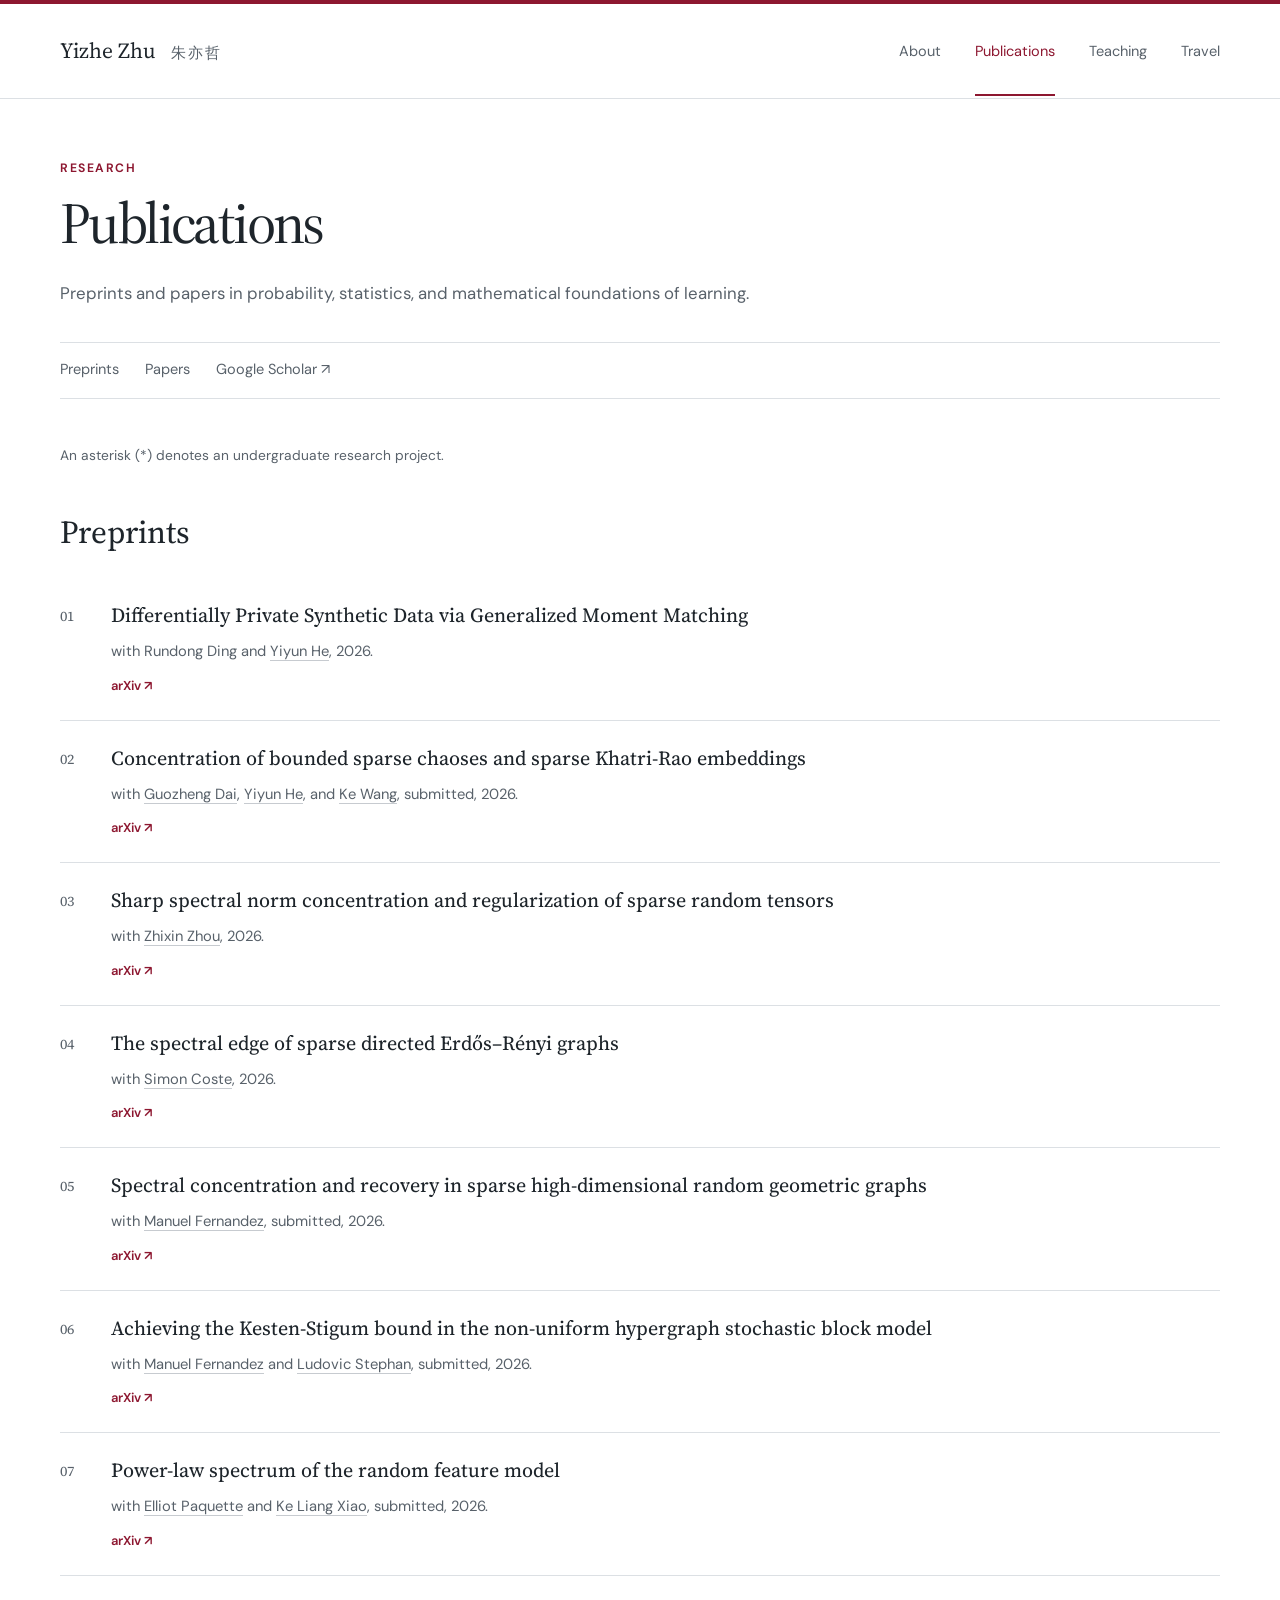
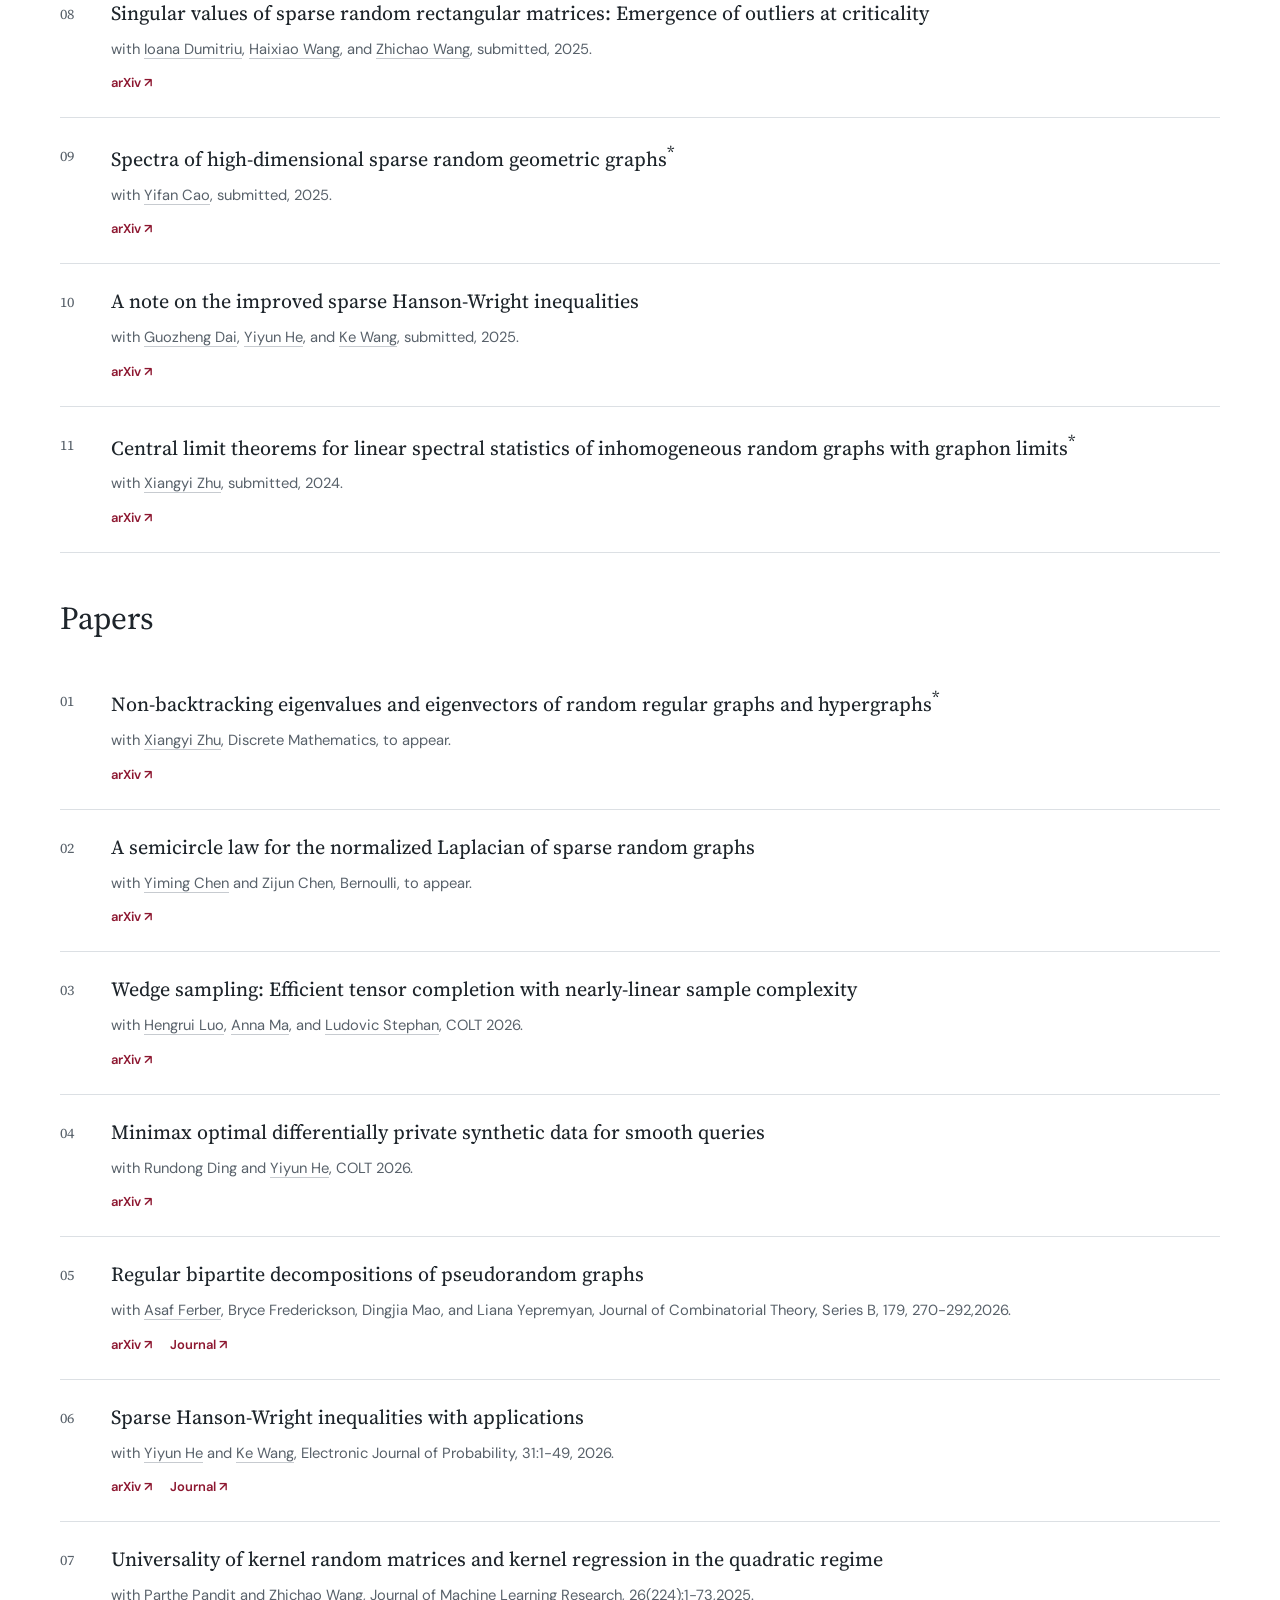
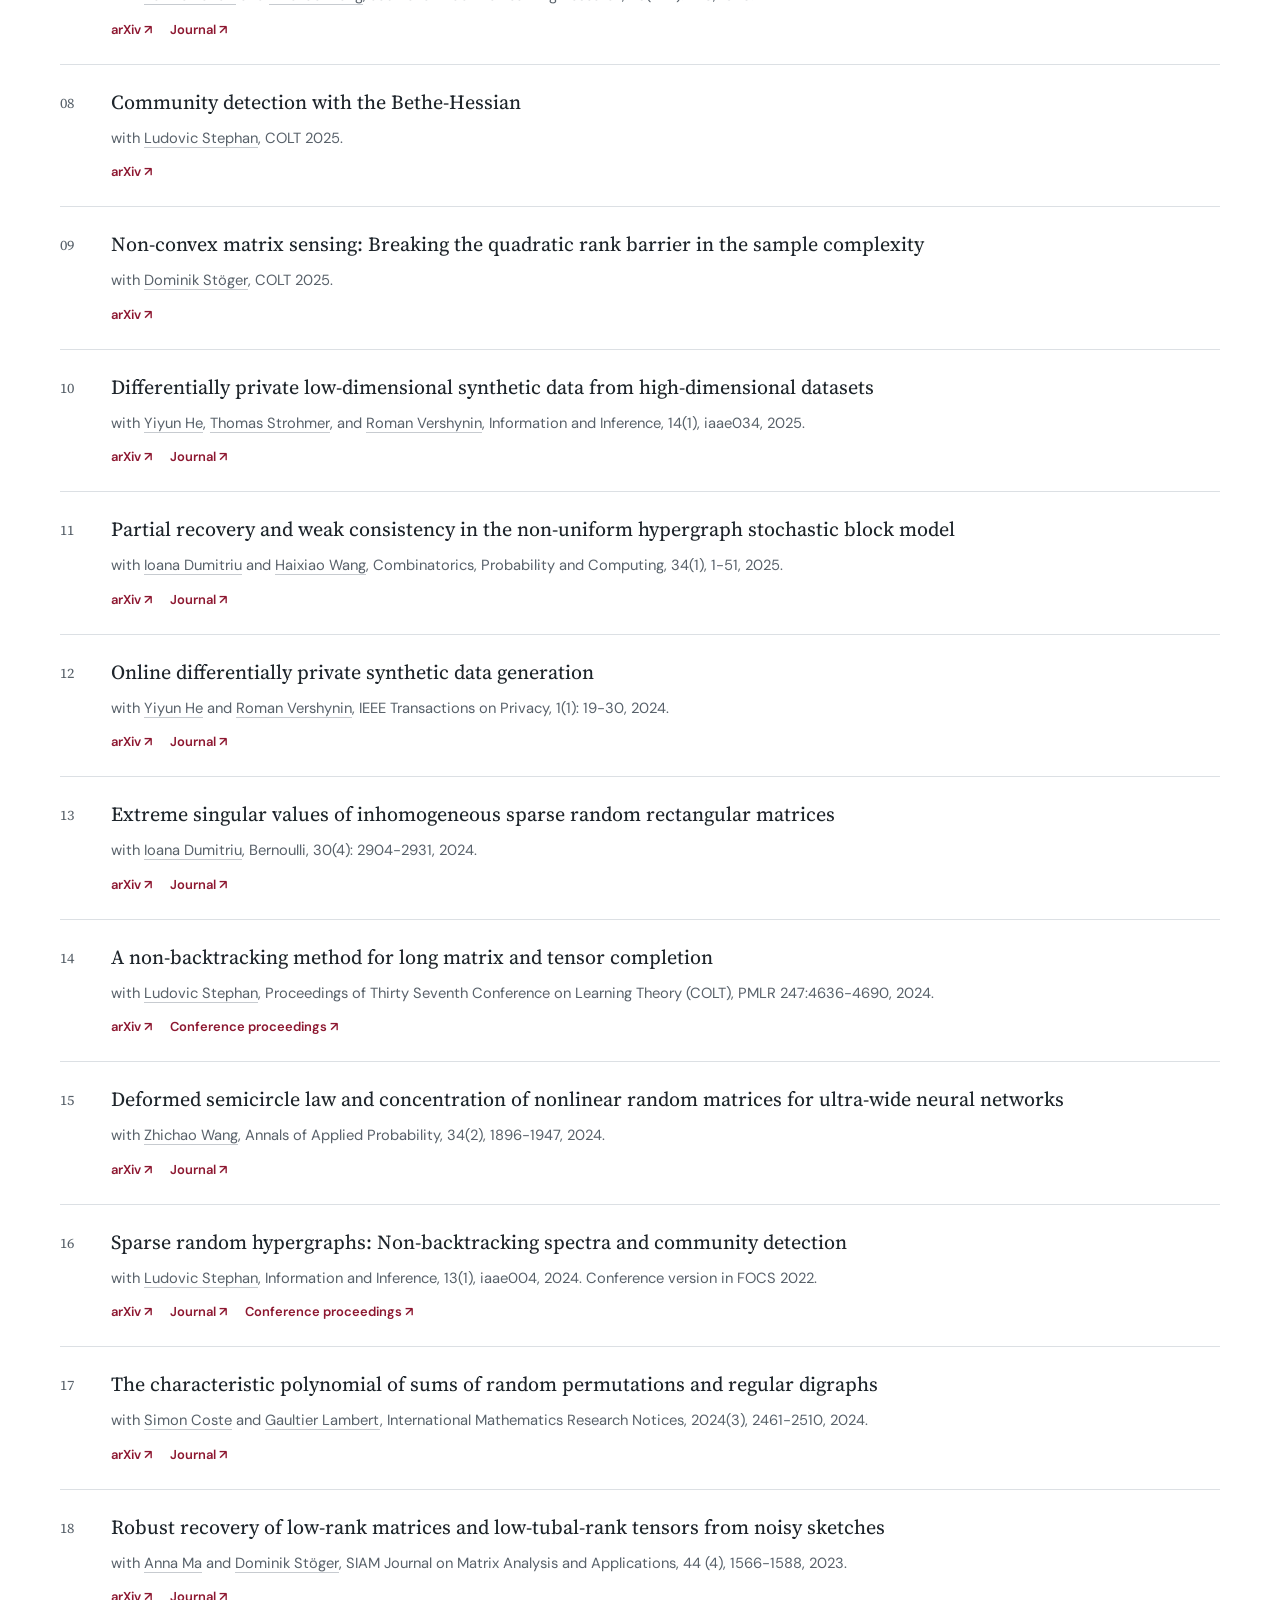
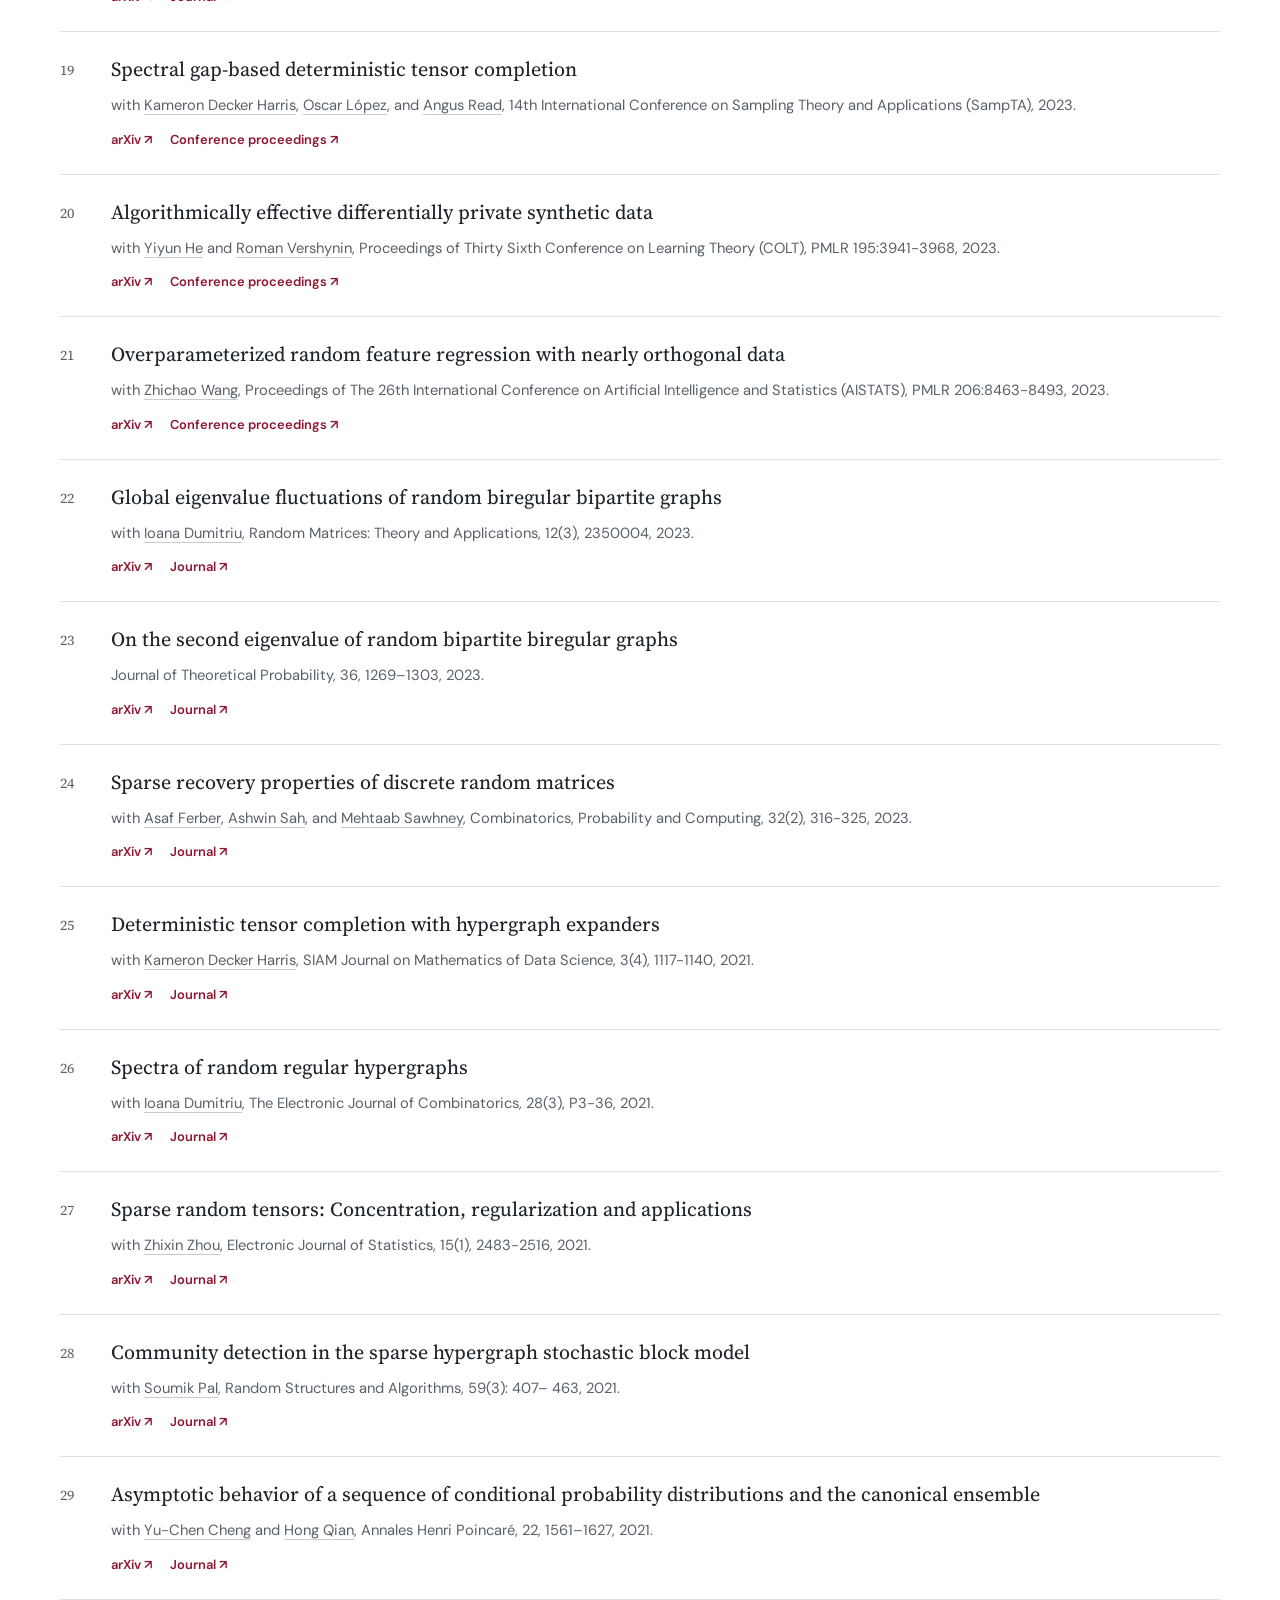
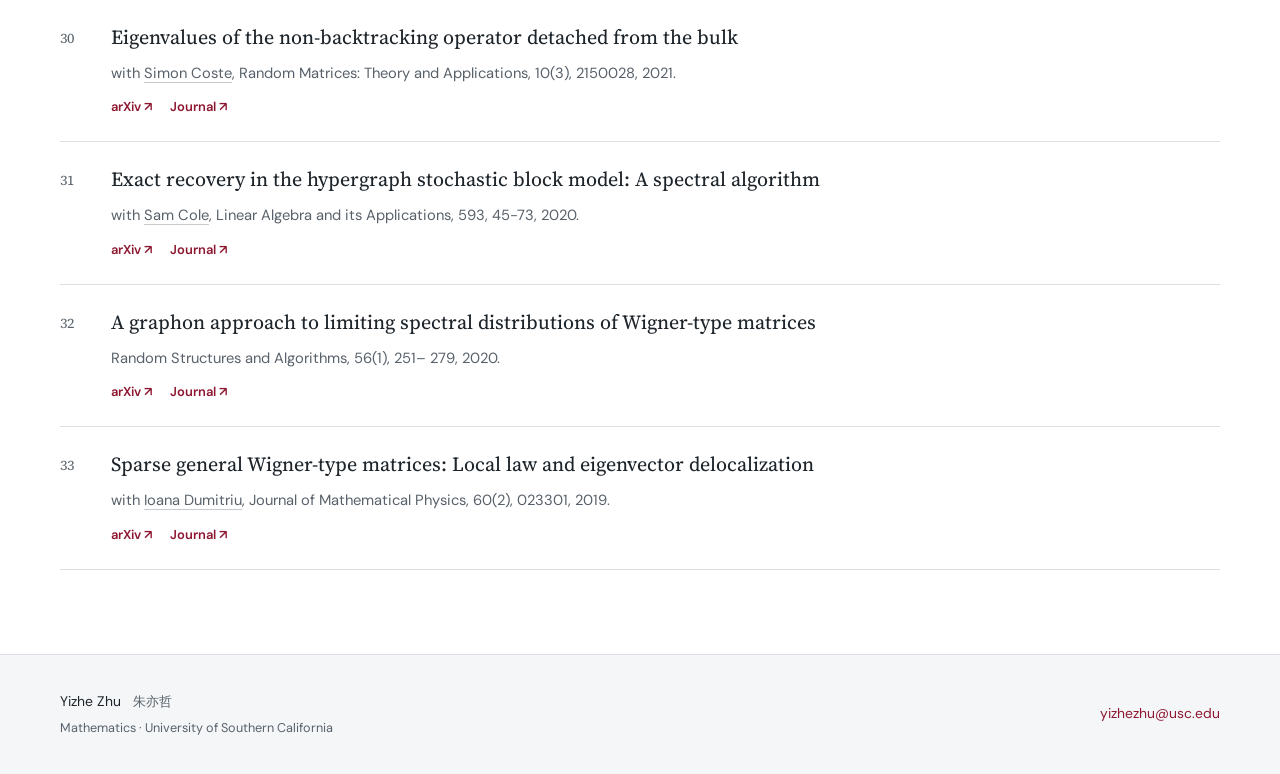
==== commit 5f32b10e: "Add generalized moment matching preprint" ====
--- a/publications.html
+++ b/publications.html
@@ -11,4 +11,4 @@
 <body><a class="skip-link" href="#main">Skip to content</a><header class="site-header"><div class="shell header-inner">
     <a class="wordmark" href="index.html">Yizhe Zhu <span lang="zh">朱亦哲</span></a>
     <nav aria-label="Main navigation"><a href="index.html">About</a><a href="publications.html" aria-current="page">Publications</a><a href="teaching.html">Teaching</a><a href="travel.html">Travel</a></nav>
-  </div></header><main id="main" class="shell"><div class="page-heading"><p class="eyebrow">Research</p><h1>Publications</h1><p class="lead">Preprints and papers in probability, statistics, and mathematical foundations of learning.</p></div><nav class="section-nav" aria-label="Publication sections"><a href="#preprints">Preprints</a><a href="#papers">Papers</a><a href="https://scholar.google.com/citations?hl=en&amp;user=V6KnOYUAAAAJ&amp;view_op=list_works">Google Scholar ↗</a></nav><div class="page-content"><p class="note">An asterisk (*) denotes an undergraduate research project.</p><section aria-labelledby="preprints"><h2 class="list-heading" id="preprints">Preprints</h2><ol class="publication-list"><li class="publication"><div><h3 class="paper-title"><a href="https://arxiv.org/abs/2609.28875">Concentration of bounded sparse chaoses and sparse Khatri-Rao embeddings</a></h3><p class="paper-details">with <a href="https://www.researchgate.net/profile/Guozheng-Dai-3">Guozheng Dai</a>, <a href="https://sites.google.com/ucsd.edu/yiyunhe/index">Yiyun He</a>, and <a href="https://www.math.hkust.edu.hk/~kewang/">Ke Wang</a>, submitted, 2026.</p><div class="paper-resources"><a href="https://arxiv.org/abs/2609.28875">arXiv <span aria-hidden="true">↗</span></a></div></div></li><li class="publication"><div><h3 class="paper-title"><a href="https://arxiv.org/abs/2609.20520">Sharp spectral norm concentration and regularization of sparse random tensors</a></h3><p class="paper-details">with <a href="https://sites.google.com/view/zhixinzhou">Zhixin Zhou</a>, 2026.</p><div class="paper-resources"><a href="https://arxiv.org/abs/2609.20520">arXiv <span aria-hidden="true">↗</span></a></div></div></li><li class="publication"><div><h3 class="paper-title"><a href="https://arxiv.org/abs/2609.18369">The spectral edge of sparse directed Erdős–Rényi graphs</a></h3><p class="paper-details">with <a href="https://scoste.fr/">Simon Coste</a>, 2026.</p><div class="paper-resources"><a href="https://arxiv.org/abs/2609.18369">arXiv <span aria-hidden="true">↗</span></a></div></div></li><li class="publication"><div><h3 class="paper-title"><a href="https://arxiv.org/abs/2607.14304">Spectral concentration and recovery in sparse high-dimensional random geometric graphs</a></h3><p class="paper-details">with <a href="https://sites.google.com/view/manuelfernandezv/home">Manuel Fernandez</a>, submitted, 2026.</p><div class="paper-resources"><a href="https://arxiv.org/abs/2607.14304">arXiv <span aria-hidden="true">↗</span></a></div></div></li><li class="publication"><div><h3 class="paper-title"><a href="https://arxiv.org/abs/2604.20907">Achieving the Kesten-Stigum bound in the non-uniform hypergraph stochastic block model</a></h3><p class="paper-details">with <a href="https://sites.google.com/view/manuelfernandezv/home">Manuel Fernandez</a> and <a href="https://www.lstephan.fr/">Ludovic Stephan</a>, submitted, 2026.</p><div class="paper-resources"><a href="https://arxiv.org/abs/2604.20907">arXiv <span aria-hidden="true">↗</span></a></div></div></li><li class="publication"><div><h3 class="paper-title"><a href="https://arxiv.org/abs/2603.14578">Power-law spectrum of the random feature model</a></h3><p class="paper-details">with <a href="https://elliotpaquette.github.io/">Elliot Paquette</a> and <a href="https://openreview.net/profile?id=%7EKe_Liang_Xiao1">Ke Liang Xiao</a>, submitted, 2026.</p><div class="paper-resources"><a href="https://arxiv.org/abs/2603.14578">arXiv <span aria-hidden="true">↗</span></a></div></div></li><li class="publication"><div><h3 class="paper-title"><a href="https://arxiv.org/abs/2508.01456">Singular values of sparse random rectangular matrices: Emergence of outliers at criticality</a></h3><p class="paper-details">with <a href="https://math.ucsd.edu/people/profiles/ioana-dumitriu/">Ioana Dumitriu</a>, <a href="https://haixiaowang.github.io/">Haixiao Wang</a>, and <a href="https://mathweb.ucsd.edu/~zhw036/">Zhichao Wang</a>, submitted, 2025.</p><div class="paper-resources"><a href="https://arxiv.org/abs/2508.01456">arXiv <span aria-hidden="true">↗</span></a></div></div></li><li class="publication"><div><h3 class="paper-title"><a href="https://arxiv.org/abs/2507.06556">Spectra of high-dimensional sparse random geometric graphs</a><sup aria-label="Undergraduate research project">*</sup></h3><p class="paper-details">with <a href="https://www.linkedin.com/in/wendy-yifan-cao/">Yifan Cao</a>, submitted, 2025.</p><div class="paper-resources"><a href="https://arxiv.org/abs/2507.06556">arXiv <span aria-hidden="true">↗</span></a></div></div></li><li class="publication"><div><h3 class="paper-title"><a href="https://arxiv.org/abs/2505.20799">A note on the improved sparse Hanson-Wright inequalities</a></h3><p class="paper-details">with <a href="https://www.researchgate.net/profile/Guozheng-Dai-3">Guozheng Dai</a>, <a href="https://sites.google.com/ucsd.edu/yiyunhe/index">Yiyun He</a>, and <a href="https://www.math.hkust.edu.hk/~kewang/">Ke Wang</a>, submitted, 2025.</p><div class="paper-resources"><a href="https://arxiv.org/abs/2505.20799">arXiv <span aria-hidden="true">↗</span></a></div></div></li><li class="publication"><div><h3 class="paper-title"><a href="https://arxiv.org/abs/2412.19352">Central limit theorems for linear spectral statistics of inhomogeneous random graphs with graphon limits</a><sup aria-label="Undergraduate research project">*</sup></h3><p class="paper-details">with <a href="https://www.linkedin.com/in/xiangyi-zhu-602539239/">Xiangyi Zhu</a>, submitted, 2024.</p><div class="paper-resources"><a href="https://arxiv.org/abs/2412.19352">arXiv <span aria-hidden="true">↗</span></a></div></div></li></ol></section><section aria-labelledby="papers"><h2 class="list-heading" id="papers">Papers</h2><ol class="publication-list"><li class="publication"><div><h3 class="paper-title"><a href="https://arxiv.org/abs/2312.03300">Non-backtracking eigenvalues and eigenvectors of random regular graphs and hypergraphs</a><sup aria-label="Undergraduate research project">*</sup></h3><p class="paper-details">with <a href="https://www.linkedin.com/in/xiangyi-zhu-602539239/">Xiangyi Zhu</a>, Discrete Mathematics, to appear.</p><div class="paper-resources"><a href="https://arxiv.org/abs/2312.03300">arXiv <span aria-hidden="true">↗</span></a></div></div></li><li class="publication"><div><h3 class="paper-title"><a href="https://arxiv.org/abs/2512.20146">A semicircle law for the normalized Laplacian of sparse random graphs</a></h3><p class="paper-details">with <a href="http://english.math.pku.edu.cn/Faculty/Postdoc/CurrentPostdocs/214df5c8eb2644f29fc7078eb031bdaf.htm">Yiming Chen</a> and Zijun Chen, Bernoulli, to appear.</p><div class="paper-resources"><a href="https://arxiv.org/abs/2512.20146">arXiv <span aria-hidden="true">↗</span></a></div></div></li><li class="publication"><div><h3 class="paper-title"><a href="https://arxiv.org/abs/2602.05869">Wedge sampling: Efficient tensor completion with nearly-linear sample complexity</a></h3><p class="paper-details">with <a href="https://hrluo.github.io/HengruiLuo_Home.html">Hengrui Luo</a>, <a href="https://sites.google.com/view/annama">Anna Ma</a>, and <a href="https://www.lstephan.fr/">Ludovic Stephan</a>, COLT 2026.</p><div class="paper-resources"><a href="https://arxiv.org/abs/2602.05869">arXiv <span aria-hidden="true">↗</span></a></div></div></li><li class="publication"><div><h3 class="paper-title"><a href="https://arxiv.org/abs/2602.01607">Minimax optimal differentially private synthetic data for smooth queries</a></h3><p class="paper-details">with Rundong Ding and <a href="https://sites.google.com/ucsd.edu/yiyunhe/index">Yiyun He</a>, COLT 2026.</p><div class="paper-resources"><a href="https://arxiv.org/abs/2602.01607">arXiv <span aria-hidden="true">↗</span></a></div></div></li><li class="publication"><div><h3 class="paper-title"><a href="https://arxiv.org/abs/2410.12981">Regular bipartite decompositions of pseudorandom graphs</a></h3><p class="paper-details">with <a href="https://faculty.sites.uci.edu/asaff/">Asaf Ferber</a>, Bryce Frederickson, Dingjia Mao, and Liana Yepremyan, Journal of Combinatorial Theory, Series B, 179, 270-292,2026.</p><div class="paper-resources"><a href="https://arxiv.org/abs/2410.12981">arXiv <span aria-hidden="true">↗</span></a><a href="https://doi.org/10.1016/j.jctb.2026.04.004">Journal <span aria-hidden="true">↗</span></a></div></div></li><li class="publication"><div><h3 class="paper-title"><a href="https://arxiv.org/abs/2410.15652">Sparse Hanson-Wright inequalities with applications</a></h3><p class="paper-details">with <a href="https://scholar.google.com/citations?user=sxzaDWoAAAAJ&amp;hl=en">Yiyun He</a> and <a href="https://www.math.hkust.edu.hk/~kewang/">Ke Wang</a>, Electronic Journal of Probability, 31:1-49, 2026.</p><div class="paper-resources"><a href="https://arxiv.org/abs/2410.15652">arXiv <span aria-hidden="true">↗</span></a><a href="https://projecteuclid.org/journals/electronic-journal-of-probability/volume-31/issue-none/Sparse-Hanson-Wright-inequalities-with-applications/10.1214/26-EJP1493.full">Journal <span aria-hidden="true">↗</span></a></div></div></li><li class="publication"><div><h3 class="paper-title"><a href="https://arxiv.org/abs/2408.01062">Universality of kernel random matrices and kernel regression in the quadratic regime</a></h3><p class="paper-details">with <a href="https://parthe.github.io/">Parthe Pandit</a> and <a href="https://mathweb.ucsd.edu/~zhw036/">Zhichao Wang</a>, Journal of Machine Learning Research, 26(224):1-73,2025.</p><div class="paper-resources"><a href="https://arxiv.org/abs/2408.01062">arXiv <span aria-hidden="true">↗</span></a><a href="https://jmlr.org/papers/v26/24-1533.html">Journal <span aria-hidden="true">↗</span></a></div></div></li><li class="publication"><div><h3 class="paper-title"><a href="https://arxiv.org/abs/2411.02835">Community detection with the Bethe-Hessian</a></h3><p class="paper-details">with <a href="https://www.lstephan.fr/">Ludovic Stephan</a>, COLT 2025.</p><div class="paper-resources"><a href="https://arxiv.org/abs/2411.02835">arXiv <span aria-hidden="true">↗</span></a></div></div></li><li class="publication"><div><h3 class="paper-title"><a href="https://arxiv.org/abs/2408.13276">Non-convex matrix sensing: Breaking the quadratic rank barrier in the sample complexity</a></h3><p class="paper-details">with <a href="https://dominiksto.github.io/">Dominik Stöger</a>, COLT 2025.</p><div class="paper-resources"><a href="https://arxiv.org/abs/2408.13276">arXiv <span aria-hidden="true">↗</span></a></div></div></li><li class="publication"><div><h3 class="paper-title"><a href="https://arxiv.org/abs/2305.17148">Differentially private low-dimensional synthetic data from high-dimensional datasets</a></h3><p class="paper-details">with <a href="https://scholar.google.com/citations?user=sxzaDWoAAAAJ&amp;hl=en">Yiyun He</a>, <a href="https://www.math.ucdavis.edu/~strohmer/">Thomas Strohmer</a>, and <a href="https://www.math.uci.edu/~rvershyn/">Roman Vershynin</a>, Information and Inference, 14(1), iaae034, 2025.</p><div class="paper-resources"><a href="https://arxiv.org/abs/2305.17148">arXiv <span aria-hidden="true">↗</span></a><a href="https://academic.oup.com/imaiai/article-abstract/14/1/iaae034/7954368?redirectedFrom=fulltext">Journal <span aria-hidden="true">↗</span></a></div></div></li><li class="publication"><div><h3 class="paper-title"><a href="https://arxiv.org/abs/2112.11671">Partial recovery and weak consistency in the non-uniform hypergraph stochastic block model</a></h3><p class="paper-details">with <a href="https://math.ucsd.edu/people/profiles/ioana-dumitriu/">Ioana Dumitriu</a> and <a href="https://haixiaowang.github.io/">Haixiao Wang</a>, Combinatorics, Probability and Computing, 34(1), 1-51, 2025.</p><div class="paper-resources"><a href="https://arxiv.org/abs/2112.11671">arXiv <span aria-hidden="true">↗</span></a><a href="https://www.cambridge.org/core/journals/combinatorics-probability-and-computing/article/partial-recovery-and-weak-consistency-in-the-nonuniform-hypergraph-stochastic-block-model/575DF972CE90E358FAD6A98233199F16">Journal <span aria-hidden="true">↗</span></a></div></div></li><li class="publication"><div><h3 class="paper-title"><a href="https://arxiv.org/abs/2402.08012">Online differentially private synthetic data generation</a></h3><p class="paper-details">with <a href="https://scholar.google.com/citations?user=sxzaDWoAAAAJ&amp;hl=en">Yiyun He</a> and <a href="https://www.math.uci.edu/~rvershyn/">Roman Vershynin</a>, IEEE Transactions on Privacy, 1(1): 19-30, 2024.</p><div class="paper-resources"><a href="https://arxiv.org/abs/2402.08012">arXiv <span aria-hidden="true">↗</span></a><a href="https://ieeexplore.ieee.org/document/10736563">Journal <span aria-hidden="true">↗</span></a></div></div></li><li class="publication"><div><h3 class="paper-title"><a href="https://arxiv.org/abs/2209.12271">Extreme singular values of inhomogeneous sparse random rectangular matrices</a></h3><p class="paper-details">with <a href="https://math.ucsd.edu/people/profiles/ioana-dumitriu/">Ioana Dumitriu</a>, Bernoulli, 30(4): 2904-2931, 2024.</p><div class="paper-resources"><a href="https://arxiv.org/abs/2209.12271">arXiv <span aria-hidden="true">↗</span></a><a href="https://doi.org/10.3150/23-BEJ1699">Journal <span aria-hidden="true">↗</span></a></div></div></li><li class="publication"><div><h3 class="paper-title"><a href="https://arxiv.org/abs/2304.02077">A non-backtracking method for long matrix and tensor completion</a></h3><p class="paper-details">with <a href="https://www.lstephan.fr/">Ludovic Stephan</a>, Proceedings of Thirty Seventh Conference on Learning Theory (COLT), PMLR 247:4636-4690, 2024.</p><div class="paper-resources"><a href="https://arxiv.org/abs/2304.02077">arXiv <span aria-hidden="true">↗</span></a><a href="https://proceedings.mlr.press/v247/stephan24a.html">Conference proceedings <span aria-hidden="true">↗</span></a></div></div></li><li class="publication"><div><h3 class="paper-title"><a href="https://arxiv.org/abs/2109.09304">Deformed semicircle law and concentration of nonlinear random matrices for ultra-wide neural networks</a></h3><p class="paper-details">with <a href="https://mathweb.ucsd.edu/~zhw036/">Zhichao Wang</a>, Annals of Applied Probability, 34(2), 1896-1947, 2024.</p><div class="paper-resources"><a href="https://arxiv.org/abs/2109.09304">arXiv <span aria-hidden="true">↗</span></a><a href="https://projecteuclid.org/journals/annals-of-applied-probability/volume-34/issue-2/Deformed-semicircle-law-and-concentration-of-nonlinear-random-matrices-for/10.1214/23-AAP2010.full">Journal <span aria-hidden="true">↗</span></a></div></div></li><li class="publication"><div><h3 class="paper-title"><a href="https://arxiv.org/abs/2203.07346">Sparse random hypergraphs: Non-backtracking spectra and community detection</a></h3><p class="paper-details">with <a href="https://www.lstephan.fr/">Ludovic Stephan</a>, Information and Inference, 13(1), iaae004, 2024. Conference version in FOCS 2022.</p><div class="paper-resources"><a href="https://arxiv.org/abs/2203.07346">arXiv <span aria-hidden="true">↗</span></a><a href="https://academic.oup.com/imaiai/article/13/1/iaae004/7612025">Journal <span aria-hidden="true">↗</span></a><a href="https://ieeexplore.ieee.org/document/9996873">Conference proceedings <span aria-hidden="true">↗</span></a></div></div></li><li class="publication"><div><h3 class="paper-title"><a href="https://arxiv.org/abs/2204.00524">The characteristic polynomial of sums of random permutations and regular digraphs</a></h3><p class="paper-details">with <a href="https://scoste.fr/">Simon Coste</a> and <a href="http://user.math.uzh.ch/gaultier/">Gaultier Lambert</a>, International Mathematics Research Notices, 2024(3), 2461-2510, 2024.</p><div class="paper-resources"><a href="https://arxiv.org/abs/2204.00524">arXiv <span aria-hidden="true">↗</span></a><a href="https://academic.oup.com/imrn/advance-article/doi/10.1093/imrn/rnad182/7242548">Journal <span aria-hidden="true">↗</span></a></div></div></li><li class="publication"><div><h3 class="paper-title"><a href="https://arxiv.org/abs/2206.00803">Robust recovery of low-rank matrices and low-tubal-rank tensors from noisy sketches</a></h3><p class="paper-details">with <a href="https://sites.google.com/view/annama">Anna Ma</a> and <a href="https://dominiksto.github.io/">Dominik Stöger</a>, SIAM Journal on Matrix Analysis and Applications, 44 (4), 1566-1588, 2023.</p><div class="paper-resources"><a href="https://arxiv.org/abs/2206.00803">arXiv <span aria-hidden="true">↗</span></a><a href="https://epubs.siam.org/doi/full/10.1137/22M150071X">Journal <span aria-hidden="true">↗</span></a></div></div></li><li class="publication"><div><h3 class="paper-title"><a href="https://arxiv.org/abs/2306.06262">Spectral gap-based deterministic tensor completion</a></h3><p class="paper-details">with <a href="https://glomerul.us/">Kameron Decker Harris</a>, <a href="https://www.fau.edu/hboi/research/ocean-engineering/team/">Oscar López</a>, and <a href="https://www.linkedin.com/in/angus-read">Angus Read</a>, 14th International Conference on Sampling Theory and Applications (SampTA), 2023.</p><div class="paper-resources"><a href="https://arxiv.org/abs/2306.06262">arXiv <span aria-hidden="true">↗</span></a><a href="https://ieeexplore.ieee.org/document/10301415">Conference proceedings <span aria-hidden="true">↗</span></a></div></div></li><li class="publication"><div><h3 class="paper-title"><a href="https://arxiv.org/abs/2302.05552">Algorithmically effective differentially private synthetic data</a></h3><p class="paper-details">with <a href="https://www.math.uci.edu/node/36800">Yiyun He</a> and <a href="https://www.math.uci.edu/~rvershyn/">Roman Vershynin</a>, Proceedings of Thirty Sixth Conference on Learning Theory (COLT), PMLR 195:3941-3968, 2023.</p><div class="paper-resources"><a href="https://arxiv.org/abs/2302.05552">arXiv <span aria-hidden="true">↗</span></a><a href="https://proceedings.mlr.press/v195/he23a.html">Conference proceedings <span aria-hidden="true">↗</span></a></div></div></li><li class="publication"><div><h3 class="paper-title"><a href="https://arxiv.org/abs/2211.06077">Overparameterized random feature regression with nearly orthogonal data</a></h3><p class="paper-details">with <a href="https://mathweb.ucsd.edu/~zhw036/">Zhichao Wang</a>, Proceedings of The 26th International Conference on Artificial Intelligence and Statistics (AISTATS), PMLR 206:8463-8493, 2023.</p><div class="paper-resources"><a href="https://arxiv.org/abs/2211.06077">arXiv <span aria-hidden="true">↗</span></a><a href="https://proceedings.mlr.press/v206/wang23m.html">Conference proceedings <span aria-hidden="true">↗</span></a></div></div></li><li class="publication"><div><h3 class="paper-title"><a href="https://arxiv.org/abs/2008.11760">Global eigenvalue fluctuations of random biregular bipartite graphs</a></h3><p class="paper-details">with <a href="https://math.ucsd.edu/people/profiles/ioana-dumitriu/">Ioana Dumitriu</a>, Random Matrices: Theory and Applications, 12(3), 2350004, 2023.</p><div class="paper-resources"><a href="https://arxiv.org/abs/2008.11760">arXiv <span aria-hidden="true">↗</span></a><a href="https://www.worldscientific.com/doi/10.1142/S2010326323500041">Journal <span aria-hidden="true">↗</span></a></div></div></li><li class="publication"><div><h3 class="paper-title"><a href="https://arxiv.org/abs/2005.08103">On the second eigenvalue of random bipartite biregular graphs</a></h3><p class="paper-details">Journal of Theoretical Probability, 36, 1269–1303, 2023.</p><div class="paper-resources"><a href="https://arxiv.org/abs/2005.08103">arXiv <span aria-hidden="true">↗</span></a><a href="https://link.springer.com/article/10.1007/s10959-022-01190-0">Journal <span aria-hidden="true">↗</span></a></div></div></li><li class="publication"><div><h3 class="paper-title"><a href="http://arxiv.org/abs/2203.06115">Sparse recovery properties of discrete random matrices</a></h3><p class="paper-details">with <a href="https://faculty.sites.uci.edu/asaff/">Asaf Ferber</a>, <a href="http://www.mit.edu/~asah/">Ashwin Sah</a>, and <a href="http://www.mit.edu/~msawhney/">Mehtaab Sawhney</a>, Combinatorics, Probability and Computing, 32(2), 316-325, 2023.</p><div class="paper-resources"><a href="http://arxiv.org/abs/2203.06115">arXiv <span aria-hidden="true">↗</span></a><a href="https://www.cambridge.org/core/journals/combinatorics-probability-and-computing/article/sparse-recovery-properties-of-discrete-random-matrices/654DC865362DE107A143C1C98E4F3732">Journal <span aria-hidden="true">↗</span></a></div></div></li><li class="publication"><div><h3 class="paper-title"><a href="https://arxiv.org/abs/1910.10692">Deterministic tensor completion with hypergraph expanders</a></h3><p class="paper-details">with <a href="https://glomerul.us/">Kameron Decker Harris</a>, SIAM Journal on Mathematics of Data Science, 3(4), 1117-1140, 2021.</p><div class="paper-resources"><a href="https://arxiv.org/abs/1910.10692">arXiv <span aria-hidden="true">↗</span></a><a href="https://doi.org/10.1137/20M1379745">Journal <span aria-hidden="true">↗</span></a></div></div></li><li class="publication"><div><h3 class="paper-title"><a href="https://arxiv.org/abs/1905.06487">Spectra of random regular hypergraphs</a></h3><p class="paper-details">with <a href="https://math.ucsd.edu/people/profiles/ioana-dumitriu/">Ioana Dumitriu</a>, The Electronic Journal of Combinatorics, 28(3), P3-36, 2021.</p><div class="paper-resources"><a href="https://arxiv.org/abs/1905.06487">arXiv <span aria-hidden="true">↗</span></a><a href="https://www.combinatorics.org/ojs/index.php/eljc/article/view/v28i3p36">Journal <span aria-hidden="true">↗</span></a></div></div></li><li class="publication"><div><h3 class="paper-title"><a href="https://arxiv.org/abs/1911.09063">Sparse random tensors: Concentration, regularization and applications</a></h3><p class="paper-details">with <a href="https://www.cb.cityu.edu.hk/staff/zhixzhou/">Zhixin Zhou</a>, Electronic Journal of Statistics, 15(1), 2483-2516, 2021.</p><div class="paper-resources"><a href="https://arxiv.org/abs/1911.09063">arXiv <span aria-hidden="true">↗</span></a><a href="https://projecteuclid.org/journals/electronic-journal-of-statistics/volume-15/issue-1/Sparse-random-tensors-Concentration-regularization-and-applications/10.1214/21-EJS1838.full">Journal <span aria-hidden="true">↗</span></a></div></div></li><li class="publication"><div><h3 class="paper-title"><a href="https://arxiv.org/abs/1904.05981">Community detection in the sparse hypergraph stochastic block model</a></h3><p class="paper-details">with <a href="http://sites.math.washington.edu/~soumik/">Soumik Pal</a>, Random Structures and Algorithms, 59(3): 407– 463, 2021.</p><div class="paper-resources"><a href="https://arxiv.org/abs/1904.05981">arXiv <span aria-hidden="true">↗</span></a><a href="https://onlinelibrary.wiley.com/doi/full/10.1002/rsa.21006">Journal <span aria-hidden="true">↗</span></a></div></div></li><li class="publication"><div><h3 class="paper-title"><a href="https://arxiv.org/abs/1912.11137">Asymptotic behavior of a sequence of conditional probability distributions and the canonical ensemble</a></h3><p class="paper-details">with <a href="http://michorlab.dfci.harvard.edu/index.php/people/yu-chen-cheng">Yu-Chen Cheng</a> and <a href="https://amath.washington.edu/people/hong-qian">Hong Qian</a>, Annales Henri Poincaré, 22, 1561–1627, 2021.</p><div class="paper-resources"><a href="https://arxiv.org/abs/1912.11137">arXiv <span aria-hidden="true">↗</span></a><a href="https://link.springer.com/article/10.1007/s00023-020-01011-2">Journal <span aria-hidden="true">↗</span></a></div></div></li><li class="publication"><div><h3 class="paper-title"><a href="https://arxiv.org/abs/1907.05603">Eigenvalues of the non-backtracking operator detached from the bulk</a></h3><p class="paper-details">with <a href="https://scoste.fr/">Simon Coste</a>, Random Matrices: Theory and Applications, 10(3), 2150028, 2021.</p><div class="paper-resources"><a href="https://arxiv.org/abs/1907.05603">arXiv <span aria-hidden="true">↗</span></a><a href="https://www.worldscientific.com/doi/abs/10.1142/S2010326321500283">Journal <span aria-hidden="true">↗</span></a></div></div></li><li class="publication"><div><h3 class="paper-title"><a href="https://arxiv.org/abs/1811.06931">Exact recovery in the hypergraph stochastic block model: A spectral algorithm</a></h3><p class="paper-details">with <a href="https://sites.google.com/view/smpcole">Sam Cole</a>, Linear Algebra and its Applications, 593, 45-73, 2020.</p><div class="paper-resources"><a href="https://arxiv.org/abs/1811.06931">arXiv <span aria-hidden="true">↗</span></a><a href="https://doi.org/10.1016/j.laa.2020.01.039">Journal <span aria-hidden="true">↗</span></a></div></div></li><li class="publication"><div><h3 class="paper-title"><a href="https://arxiv.org/abs/1806.11246">A graphon approach to limiting spectral distributions of Wigner-type matrices</a></h3><p class="paper-details">Random Structures and Algorithms, 56(1), 251– 279, 2020.</p><div class="paper-resources"><a href="https://arxiv.org/abs/1806.11246">arXiv <span aria-hidden="true">↗</span></a><a href="https://onlinelibrary.wiley.com/doi/abs/10.1002/rsa.20894">Journal <span aria-hidden="true">↗</span></a></div></div></li><li class="publication"><div><h3 class="paper-title"><a href="https://arxiv.org/abs/1808.07611">Sparse general Wigner-type matrices: Local law and eigenvector delocalization</a></h3><p class="paper-details">with <a href="https://math.ucsd.edu/people/profiles/ioana-dumitriu/">Ioana Dumitriu</a>, Journal of Mathematical Physics, 60(2), 023301, 2019.</p><div class="paper-resources"><a href="https://arxiv.org/abs/1808.07611">arXiv <span aria-hidden="true">↗</span></a><a href="https://aip.scitation.org/doi/10.1063/1.5053613">Journal <span aria-hidden="true">↗</span></a></div></div></li></ol></section></div></main><footer class="site-footer"><div class="shell footer-inner"><p>Yizhe Zhu <span lang="zh">朱亦哲</span><span class="footer-affiliation">Mathematics · University of Southern California</span></p><a href="mailto:yizhezhu@usc.edu">yizhezhu@usc.edu</a></div></footer></body></html>
+  </div></header><main id="main" class="shell"><div class="page-heading"><p class="eyebrow">Research</p><h1>Publications</h1><p class="lead">Preprints and papers in probability, statistics, and mathematical foundations of learning.</p></div><nav class="section-nav" aria-label="Publication sections"><a href="#preprints">Preprints</a><a href="#papers">Papers</a><a href="https://scholar.google.com/citations?hl=en&amp;user=V6KnOYUAAAAJ&amp;view_op=list_works">Google Scholar ↗</a></nav><div class="page-content"><p class="note">An asterisk (*) denotes an undergraduate research project.</p><section aria-labelledby="preprints"><h2 class="list-heading" id="preprints">Preprints</h2><ol class="publication-list"><li class="publication"><div><h3 class="paper-title"><a href="https://arxiv.org/abs/2610.30196">Differentially Private Synthetic Data via Generalized Moment Matching</a></h3><p class="paper-details">with Rundong Ding and <a href="https://sites.google.com/ucsd.edu/yiyunhe/index">Yiyun He</a>, 2026.</p><div class="paper-resources"><a href="https://arxiv.org/abs/2610.30196">arXiv <span aria-hidden="true">↗</span></a></div></div></li><li class="publication"><div><h3 class="paper-title"><a href="https://arxiv.org/abs/2609.28875">Concentration of bounded sparse chaoses and sparse Khatri-Rao embeddings</a></h3><p class="paper-details">with <a href="https://www.researchgate.net/profile/Guozheng-Dai-3">Guozheng Dai</a>, <a href="https://sites.google.com/ucsd.edu/yiyunhe/index">Yiyun He</a>, and <a href="https://www.math.hkust.edu.hk/~kewang/">Ke Wang</a>, submitted, 2026.</p><div class="paper-resources"><a href="https://arxiv.org/abs/2609.28875">arXiv <span aria-hidden="true">↗</span></a></div></div></li><li class="publication"><div><h3 class="paper-title"><a href="https://arxiv.org/abs/2609.20520">Sharp spectral norm concentration and regularization of sparse random tensors</a></h3><p class="paper-details">with <a href="https://sites.google.com/view/zhixinzhou">Zhixin Zhou</a>, 2026.</p><div class="paper-resources"><a href="https://arxiv.org/abs/2609.20520">arXiv <span aria-hidden="true">↗</span></a></div></div></li><li class="publication"><div><h3 class="paper-title"><a href="https://arxiv.org/abs/2609.18369">The spectral edge of sparse directed Erdős–Rényi graphs</a></h3><p class="paper-details">with <a href="https://scoste.fr/">Simon Coste</a>, 2026.</p><div class="paper-resources"><a href="https://arxiv.org/abs/2609.18369">arXiv <span aria-hidden="true">↗</span></a></div></div></li><li class="publication"><div><h3 class="paper-title"><a href="https://arxiv.org/abs/2607.14304">Spectral concentration and recovery in sparse high-dimensional random geometric graphs</a></h3><p class="paper-details">with <a href="https://sites.google.com/view/manuelfernandezv/home">Manuel Fernandez</a>, submitted, 2026.</p><div class="paper-resources"><a href="https://arxiv.org/abs/2607.14304">arXiv <span aria-hidden="true">↗</span></a></div></div></li><li class="publication"><div><h3 class="paper-title"><a href="https://arxiv.org/abs/2604.20907">Achieving the Kesten-Stigum bound in the non-uniform hypergraph stochastic block model</a></h3><p class="paper-details">with <a href="https://sites.google.com/view/manuelfernandezv/home">Manuel Fernandez</a> and <a href="https://www.lstephan.fr/">Ludovic Stephan</a>, submitted, 2026.</p><div class="paper-resources"><a href="https://arxiv.org/abs/2604.20907">arXiv <span aria-hidden="true">↗</span></a></div></div></li><li class="publication"><div><h3 class="paper-title"><a href="https://arxiv.org/abs/2603.14578">Power-law spectrum of the random feature model</a></h3><p class="paper-details">with <a href="https://elliotpaquette.github.io/">Elliot Paquette</a> and <a href="https://openreview.net/profile?id=%7EKe_Liang_Xiao1">Ke Liang Xiao</a>, submitted, 2026.</p><div class="paper-resources"><a href="https://arxiv.org/abs/2603.14578">arXiv <span aria-hidden="true">↗</span></a></div></div></li><li class="publication"><div><h3 class="paper-title"><a href="https://arxiv.org/abs/2508.01456">Singular values of sparse random rectangular matrices: Emergence of outliers at criticality</a></h3><p class="paper-details">with <a href="https://math.ucsd.edu/people/profiles/ioana-dumitriu/">Ioana Dumitriu</a>, <a href="https://haixiaowang.github.io/">Haixiao Wang</a>, and <a href="https://mathweb.ucsd.edu/~zhw036/">Zhichao Wang</a>, submitted, 2025.</p><div class="paper-resources"><a href="https://arxiv.org/abs/2508.01456">arXiv <span aria-hidden="true">↗</span></a></div></div></li><li class="publication"><div><h3 class="paper-title"><a href="https://arxiv.org/abs/2507.06556">Spectra of high-dimensional sparse random geometric graphs</a><sup aria-label="Undergraduate research project">*</sup></h3><p class="paper-details">with <a href="https://www.linkedin.com/in/wendy-yifan-cao/">Yifan Cao</a>, submitted, 2025.</p><div class="paper-resources"><a href="https://arxiv.org/abs/2507.06556">arXiv <span aria-hidden="true">↗</span></a></div></div></li><li class="publication"><div><h3 class="paper-title"><a href="https://arxiv.org/abs/2505.20799">A note on the improved sparse Hanson-Wright inequalities</a></h3><p class="paper-details">with <a href="https://www.researchgate.net/profile/Guozheng-Dai-3">Guozheng Dai</a>, <a href="https://sites.google.com/ucsd.edu/yiyunhe/index">Yiyun He</a>, and <a href="https://www.math.hkust.edu.hk/~kewang/">Ke Wang</a>, submitted, 2025.</p><div class="paper-resources"><a href="https://arxiv.org/abs/2505.20799">arXiv <span aria-hidden="true">↗</span></a></div></div></li><li class="publication"><div><h3 class="paper-title"><a href="https://arxiv.org/abs/2412.19352">Central limit theorems for linear spectral statistics of inhomogeneous random graphs with graphon limits</a><sup aria-label="Undergraduate research project">*</sup></h3><p class="paper-details">with <a href="https://www.linkedin.com/in/xiangyi-zhu-602539239/">Xiangyi Zhu</a>, submitted, 2024.</p><div class="paper-resources"><a href="https://arxiv.org/abs/2412.19352">arXiv <span aria-hidden="true">↗</span></a></div></div></li></ol></section><section aria-labelledby="papers"><h2 class="list-heading" id="papers">Papers</h2><ol class="publication-list"><li class="publication"><div><h3 class="paper-title"><a href="https://arxiv.org/abs/2312.03300">Non-backtracking eigenvalues and eigenvectors of random regular graphs and hypergraphs</a><sup aria-label="Undergraduate research project">*</sup></h3><p class="paper-details">with <a href="https://www.linkedin.com/in/xiangyi-zhu-602539239/">Xiangyi Zhu</a>, Discrete Mathematics, to appear.</p><div class="paper-resources"><a href="https://arxiv.org/abs/2312.03300">arXiv <span aria-hidden="true">↗</span></a></div></div></li><li class="publication"><div><h3 class="paper-title"><a href="https://arxiv.org/abs/2512.20146">A semicircle law for the normalized Laplacian of sparse random graphs</a></h3><p class="paper-details">with <a href="http://english.math.pku.edu.cn/Faculty/Postdoc/CurrentPostdocs/214df5c8eb2644f29fc7078eb031bdaf.htm">Yiming Chen</a> and Zijun Chen, Bernoulli, to appear.</p><div class="paper-resources"><a href="https://arxiv.org/abs/2512.20146">arXiv <span aria-hidden="true">↗</span></a></div></div></li><li class="publication"><div><h3 class="paper-title"><a href="https://arxiv.org/abs/2602.05869">Wedge sampling: Efficient tensor completion with nearly-linear sample complexity</a></h3><p class="paper-details">with <a href="https://hrluo.github.io/HengruiLuo_Home.html">Hengrui Luo</a>, <a href="https://sites.google.com/view/annama">Anna Ma</a>, and <a href="https://www.lstephan.fr/">Ludovic Stephan</a>, COLT 2026.</p><div class="paper-resources"><a href="https://arxiv.org/abs/2602.05869">arXiv <span aria-hidden="true">↗</span></a></div></div></li><li class="publication"><div><h3 class="paper-title"><a href="https://arxiv.org/abs/2602.01607">Minimax optimal differentially private synthetic data for smooth queries</a></h3><p class="paper-details">with Rundong Ding and <a href="https://sites.google.com/ucsd.edu/yiyunhe/index">Yiyun He</a>, COLT 2026.</p><div class="paper-resources"><a href="https://arxiv.org/abs/2602.01607">arXiv <span aria-hidden="true">↗</span></a></div></div></li><li class="publication"><div><h3 class="paper-title"><a href="https://arxiv.org/abs/2410.12981">Regular bipartite decompositions of pseudorandom graphs</a></h3><p class="paper-details">with <a href="https://faculty.sites.uci.edu/asaff/">Asaf Ferber</a>, Bryce Frederickson, Dingjia Mao, and Liana Yepremyan, Journal of Combinatorial Theory, Series B, 179, 270-292,2026.</p><div class="paper-resources"><a href="https://arxiv.org/abs/2410.12981">arXiv <span aria-hidden="true">↗</span></a><a href="https://doi.org/10.1016/j.jctb.2026.04.004">Journal <span aria-hidden="true">↗</span></a></div></div></li><li class="publication"><div><h3 class="paper-title"><a href="https://arxiv.org/abs/2410.15652">Sparse Hanson-Wright inequalities with applications</a></h3><p class="paper-details">with <a href="https://scholar.google.com/citations?user=sxzaDWoAAAAJ&amp;hl=en">Yiyun He</a> and <a href="https://www.math.hkust.edu.hk/~kewang/">Ke Wang</a>, Electronic Journal of Probability, 31:1-49, 2026.</p><div class="paper-resources"><a href="https://arxiv.org/abs/2410.15652">arXiv <span aria-hidden="true">↗</span></a><a href="https://projecteuclid.org/journals/electronic-journal-of-probability/volume-31/issue-none/Sparse-Hanson-Wright-inequalities-with-applications/10.1214/26-EJP1493.full">Journal <span aria-hidden="true">↗</span></a></div></div></li><li class="publication"><div><h3 class="paper-title"><a href="https://arxiv.org/abs/2408.01062">Universality of kernel random matrices and kernel regression in the quadratic regime</a></h3><p class="paper-details">with <a href="https://parthe.github.io/">Parthe Pandit</a> and <a href="https://mathweb.ucsd.edu/~zhw036/">Zhichao Wang</a>, Journal of Machine Learning Research, 26(224):1-73,2025.</p><div class="paper-resources"><a href="https://arxiv.org/abs/2408.01062">arXiv <span aria-hidden="true">↗</span></a><a href="https://jmlr.org/papers/v26/24-1533.html">Journal <span aria-hidden="true">↗</span></a></div></div></li><li class="publication"><div><h3 class="paper-title"><a href="https://arxiv.org/abs/2411.02835">Community detection with the Bethe-Hessian</a></h3><p class="paper-details">with <a href="https://www.lstephan.fr/">Ludovic Stephan</a>, COLT 2025.</p><div class="paper-resources"><a href="https://arxiv.org/abs/2411.02835">arXiv <span aria-hidden="true">↗</span></a></div></div></li><li class="publication"><div><h3 class="paper-title"><a href="https://arxiv.org/abs/2408.13276">Non-convex matrix sensing: Breaking the quadratic rank barrier in the sample complexity</a></h3><p class="paper-details">with <a href="https://dominiksto.github.io/">Dominik Stöger</a>, COLT 2025.</p><div class="paper-resources"><a href="https://arxiv.org/abs/2408.13276">arXiv <span aria-hidden="true">↗</span></a></div></div></li><li class="publication"><div><h3 class="paper-title"><a href="https://arxiv.org/abs/2305.17148">Differentially private low-dimensional synthetic data from high-dimensional datasets</a></h3><p class="paper-details">with <a href="https://scholar.google.com/citations?user=sxzaDWoAAAAJ&amp;hl=en">Yiyun He</a>, <a href="https://www.math.ucdavis.edu/~strohmer/">Thomas Strohmer</a>, and <a href="https://www.math.uci.edu/~rvershyn/">Roman Vershynin</a>, Information and Inference, 14(1), iaae034, 2025.</p><div class="paper-resources"><a href="https://arxiv.org/abs/2305.17148">arXiv <span aria-hidden="true">↗</span></a><a href="https://academic.oup.com/imaiai/article-abstract/14/1/iaae034/7954368?redirectedFrom=fulltext">Journal <span aria-hidden="true">↗</span></a></div></div></li><li class="publication"><div><h3 class="paper-title"><a href="https://arxiv.org/abs/2112.11671">Partial recovery and weak consistency in the non-uniform hypergraph stochastic block model</a></h3><p class="paper-details">with <a href="https://math.ucsd.edu/people/profiles/ioana-dumitriu/">Ioana Dumitriu</a> and <a href="https://haixiaowang.github.io/">Haixiao Wang</a>, Combinatorics, Probability and Computing, 34(1), 1-51, 2025.</p><div class="paper-resources"><a href="https://arxiv.org/abs/2112.11671">arXiv <span aria-hidden="true">↗</span></a><a href="https://www.cambridge.org/core/journals/combinatorics-probability-and-computing/article/partial-recovery-and-weak-consistency-in-the-nonuniform-hypergraph-stochastic-block-model/575DF972CE90E358FAD6A98233199F16">Journal <span aria-hidden="true">↗</span></a></div></div></li><li class="publication"><div><h3 class="paper-title"><a href="https://arxiv.org/abs/2402.08012">Online differentially private synthetic data generation</a></h3><p class="paper-details">with <a href="https://scholar.google.com/citations?user=sxzaDWoAAAAJ&amp;hl=en">Yiyun He</a> and <a href="https://www.math.uci.edu/~rvershyn/">Roman Vershynin</a>, IEEE Transactions on Privacy, 1(1): 19-30, 2024.</p><div class="paper-resources"><a href="https://arxiv.org/abs/2402.08012">arXiv <span aria-hidden="true">↗</span></a><a href="https://ieeexplore.ieee.org/document/10736563">Journal <span aria-hidden="true">↗</span></a></div></div></li><li class="publication"><div><h3 class="paper-title"><a href="https://arxiv.org/abs/2209.12271">Extreme singular values of inhomogeneous sparse random rectangular matrices</a></h3><p class="paper-details">with <a href="https://math.ucsd.edu/people/profiles/ioana-dumitriu/">Ioana Dumitriu</a>, Bernoulli, 30(4): 2904-2931, 2024.</p><div class="paper-resources"><a href="https://arxiv.org/abs/2209.12271">arXiv <span aria-hidden="true">↗</span></a><a href="https://doi.org/10.3150/23-BEJ1699">Journal <span aria-hidden="true">↗</span></a></div></div></li><li class="publication"><div><h3 class="paper-title"><a href="https://arxiv.org/abs/2304.02077">A non-backtracking method for long matrix and tensor completion</a></h3><p class="paper-details">with <a href="https://www.lstephan.fr/">Ludovic Stephan</a>, Proceedings of Thirty Seventh Conference on Learning Theory (COLT), PMLR 247:4636-4690, 2024.</p><div class="paper-resources"><a href="https://arxiv.org/abs/2304.02077">arXiv <span aria-hidden="true">↗</span></a><a href="https://proceedings.mlr.press/v247/stephan24a.html">Conference proceedings <span aria-hidden="true">↗</span></a></div></div></li><li class="publication"><div><h3 class="paper-title"><a href="https://arxiv.org/abs/2109.09304">Deformed semicircle law and concentration of nonlinear random matrices for ultra-wide neural networks</a></h3><p class="paper-details">with <a href="https://mathweb.ucsd.edu/~zhw036/">Zhichao Wang</a>, Annals of Applied Probability, 34(2), 1896-1947, 2024.</p><div class="paper-resources"><a href="https://arxiv.org/abs/2109.09304">arXiv <span aria-hidden="true">↗</span></a><a href="https://projecteuclid.org/journals/annals-of-applied-probability/volume-34/issue-2/Deformed-semicircle-law-and-concentration-of-nonlinear-random-matrices-for/10.1214/23-AAP2010.full">Journal <span aria-hidden="true">↗</span></a></div></div></li><li class="publication"><div><h3 class="paper-title"><a href="https://arxiv.org/abs/2203.07346">Sparse random hypergraphs: Non-backtracking spectra and community detection</a></h3><p class="paper-details">with <a href="https://www.lstephan.fr/">Ludovic Stephan</a>, Information and Inference, 13(1), iaae004, 2024. Conference version in FOCS 2022.</p><div class="paper-resources"><a href="https://arxiv.org/abs/2203.07346">arXiv <span aria-hidden="true">↗</span></a><a href="https://academic.oup.com/imaiai/article/13/1/iaae004/7612025">Journal <span aria-hidden="true">↗</span></a><a href="https://ieeexplore.ieee.org/document/9996873">Conference proceedings <span aria-hidden="true">↗</span></a></div></div></li><li class="publication"><div><h3 class="paper-title"><a href="https://arxiv.org/abs/2204.00524">The characteristic polynomial of sums of random permutations and regular digraphs</a></h3><p class="paper-details">with <a href="https://scoste.fr/">Simon Coste</a> and <a href="http://user.math.uzh.ch/gaultier/">Gaultier Lambert</a>, International Mathematics Research Notices, 2024(3), 2461-2510, 2024.</p><div class="paper-resources"><a href="https://arxiv.org/abs/2204.00524">arXiv <span aria-hidden="true">↗</span></a><a href="https://academic.oup.com/imrn/advance-article/doi/10.1093/imrn/rnad182/7242548">Journal <span aria-hidden="true">↗</span></a></div></div></li><li class="publication"><div><h3 class="paper-title"><a href="https://arxiv.org/abs/2206.00803">Robust recovery of low-rank matrices and low-tubal-rank tensors from noisy sketches</a></h3><p class="paper-details">with <a href="https://sites.google.com/view/annama">Anna Ma</a> and <a href="https://dominiksto.github.io/">Dominik Stöger</a>, SIAM Journal on Matrix Analysis and Applications, 44 (4), 1566-1588, 2023.</p><div class="paper-resources"><a href="https://arxiv.org/abs/2206.00803">arXiv <span aria-hidden="true">↗</span></a><a href="https://epubs.siam.org/doi/full/10.1137/22M150071X">Journal <span aria-hidden="true">↗</span></a></div></div></li><li class="publication"><div><h3 class="paper-title"><a href="https://arxiv.org/abs/2306.06262">Spectral gap-based deterministic tensor completion</a></h3><p class="paper-details">with <a href="https://glomerul.us/">Kameron Decker Harris</a>, <a href="https://www.fau.edu/hboi/research/ocean-engineering/team/">Oscar López</a>, and <a href="https://www.linkedin.com/in/angus-read">Angus Read</a>, 14th International Conference on Sampling Theory and Applications (SampTA), 2023.</p><div class="paper-resources"><a href="https://arxiv.org/abs/2306.06262">arXiv <span aria-hidden="true">↗</span></a><a href="https://ieeexplore.ieee.org/document/10301415">Conference proceedings <span aria-hidden="true">↗</span></a></div></div></li><li class="publication"><div><h3 class="paper-title"><a href="https://arxiv.org/abs/2302.05552">Algorithmically effective differentially private synthetic data</a></h3><p class="paper-details">with <a href="https://www.math.uci.edu/node/36800">Yiyun He</a> and <a href="https://www.math.uci.edu/~rvershyn/">Roman Vershynin</a>, Proceedings of Thirty Sixth Conference on Learning Theory (COLT), PMLR 195:3941-3968, 2023.</p><div class="paper-resources"><a href="https://arxiv.org/abs/2302.05552">arXiv <span aria-hidden="true">↗</span></a><a href="https://proceedings.mlr.press/v195/he23a.html">Conference proceedings <span aria-hidden="true">↗</span></a></div></div></li><li class="publication"><div><h3 class="paper-title"><a href="https://arxiv.org/abs/2211.06077">Overparameterized random feature regression with nearly orthogonal data</a></h3><p class="paper-details">with <a href="https://mathweb.ucsd.edu/~zhw036/">Zhichao Wang</a>, Proceedings of The 26th International Conference on Artificial Intelligence and Statistics (AISTATS), PMLR 206:8463-8493, 2023.</p><div class="paper-resources"><a href="https://arxiv.org/abs/2211.06077">arXiv <span aria-hidden="true">↗</span></a><a href="https://proceedings.mlr.press/v206/wang23m.html">Conference proceedings <span aria-hidden="true">↗</span></a></div></div></li><li class="publication"><div><h3 class="paper-title"><a href="https://arxiv.org/abs/2008.11760">Global eigenvalue fluctuations of random biregular bipartite graphs</a></h3><p class="paper-details">with <a href="https://math.ucsd.edu/people/profiles/ioana-dumitriu/">Ioana Dumitriu</a>, Random Matrices: Theory and Applications, 12(3), 2350004, 2023.</p><div class="paper-resources"><a href="https://arxiv.org/abs/2008.11760">arXiv <span aria-hidden="true">↗</span></a><a href="https://www.worldscientific.com/doi/10.1142/S2010326323500041">Journal <span aria-hidden="true">↗</span></a></div></div></li><li class="publication"><div><h3 class="paper-title"><a href="https://arxiv.org/abs/2005.08103">On the second eigenvalue of random bipartite biregular graphs</a></h3><p class="paper-details">Journal of Theoretical Probability, 36, 1269–1303, 2023.</p><div class="paper-resources"><a href="https://arxiv.org/abs/2005.08103">arXiv <span aria-hidden="true">↗</span></a><a href="https://link.springer.com/article/10.1007/s10959-022-01190-0">Journal <span aria-hidden="true">↗</span></a></div></div></li><li class="publication"><div><h3 class="paper-title"><a href="http://arxiv.org/abs/2203.06115">Sparse recovery properties of discrete random matrices</a></h3><p class="paper-details">with <a href="https://faculty.sites.uci.edu/asaff/">Asaf Ferber</a>, <a href="http://www.mit.edu/~asah/">Ashwin Sah</a>, and <a href="http://www.mit.edu/~msawhney/">Mehtaab Sawhney</a>, Combinatorics, Probability and Computing, 32(2), 316-325, 2023.</p><div class="paper-resources"><a href="http://arxiv.org/abs/2203.06115">arXiv <span aria-hidden="true">↗</span></a><a href="https://www.cambridge.org/core/journals/combinatorics-probability-and-computing/article/sparse-recovery-properties-of-discrete-random-matrices/654DC865362DE107A143C1C98E4F3732">Journal <span aria-hidden="true">↗</span></a></div></div></li><li class="publication"><div><h3 class="paper-title"><a href="https://arxiv.org/abs/1910.10692">Deterministic tensor completion with hypergraph expanders</a></h3><p class="paper-details">with <a href="https://glomerul.us/">Kameron Decker Harris</a>, SIAM Journal on Mathematics of Data Science, 3(4), 1117-1140, 2021.</p><div class="paper-resources"><a href="https://arxiv.org/abs/1910.10692">arXiv <span aria-hidden="true">↗</span></a><a href="https://doi.org/10.1137/20M1379745">Journal <span aria-hidden="true">↗</span></a></div></div></li><li class="publication"><div><h3 class="paper-title"><a href="https://arxiv.org/abs/1905.06487">Spectra of random regular hypergraphs</a></h3><p class="paper-details">with <a href="https://math.ucsd.edu/people/profiles/ioana-dumitriu/">Ioana Dumitriu</a>, The Electronic Journal of Combinatorics, 28(3), P3-36, 2021.</p><div class="paper-resources"><a href="https://arxiv.org/abs/1905.06487">arXiv <span aria-hidden="true">↗</span></a><a href="https://www.combinatorics.org/ojs/index.php/eljc/article/view/v28i3p36">Journal <span aria-hidden="true">↗</span></a></div></div></li><li class="publication"><div><h3 class="paper-title"><a href="https://arxiv.org/abs/1911.09063">Sparse random tensors: Concentration, regularization and applications</a></h3><p class="paper-details">with <a href="https://www.cb.cityu.edu.hk/staff/zhixzhou/">Zhixin Zhou</a>, Electronic Journal of Statistics, 15(1), 2483-2516, 2021.</p><div class="paper-resources"><a href="https://arxiv.org/abs/1911.09063">arXiv <span aria-hidden="true">↗</span></a><a href="https://projecteuclid.org/journals/electronic-journal-of-statistics/volume-15/issue-1/Sparse-random-tensors-Concentration-regularization-and-applications/10.1214/21-EJS1838.full">Journal <span aria-hidden="true">↗</span></a></div></div></li><li class="publication"><div><h3 class="paper-title"><a href="https://arxiv.org/abs/1904.05981">Community detection in the sparse hypergraph stochastic block model</a></h3><p class="paper-details">with <a href="http://sites.math.washington.edu/~soumik/">Soumik Pal</a>, Random Structures and Algorithms, 59(3): 407– 463, 2021.</p><div class="paper-resources"><a href="https://arxiv.org/abs/1904.05981">arXiv <span aria-hidden="true">↗</span></a><a href="https://onlinelibrary.wiley.com/doi/full/10.1002/rsa.21006">Journal <span aria-hidden="true">↗</span></a></div></div></li><li class="publication"><div><h3 class="paper-title"><a href="https://arxiv.org/abs/1912.11137">Asymptotic behavior of a sequence of conditional probability distributions and the canonical ensemble</a></h3><p class="paper-details">with <a href="http://michorlab.dfci.harvard.edu/index.php/people/yu-chen-cheng">Yu-Chen Cheng</a> and <a href="https://amath.washington.edu/people/hong-qian">Hong Qian</a>, Annales Henri Poincaré, 22, 1561–1627, 2021.</p><div class="paper-resources"><a href="https://arxiv.org/abs/1912.11137">arXiv <span aria-hidden="true">↗</span></a><a href="https://link.springer.com/article/10.1007/s00023-020-01011-2">Journal <span aria-hidden="true">↗</span></a></div></div></li><li class="publication"><div><h3 class="paper-title"><a href="https://arxiv.org/abs/1907.05603">Eigenvalues of the non-backtracking operator detached from the bulk</a></h3><p class="paper-details">with <a href="https://scoste.fr/">Simon Coste</a>, Random Matrices: Theory and Applications, 10(3), 2150028, 2021.</p><div class="paper-resources"><a href="https://arxiv.org/abs/1907.05603">arXiv <span aria-hidden="true">↗</span></a><a href="https://www.worldscientific.com/doi/abs/10.1142/S2010326321500283">Journal <span aria-hidden="true">↗</span></a></div></div></li><li class="publication"><div><h3 class="paper-title"><a href="https://arxiv.org/abs/1811.06931">Exact recovery in the hypergraph stochastic block model: A spectral algorithm</a></h3><p class="paper-details">with <a href="https://sites.google.com/view/smpcole">Sam Cole</a>, Linear Algebra and its Applications, 593, 45-73, 2020.</p><div class="paper-resources"><a href="https://arxiv.org/abs/1811.06931">arXiv <span aria-hidden="true">↗</span></a><a href="https://doi.org/10.1016/j.laa.2020.01.039">Journal <span aria-hidden="true">↗</span></a></div></div></li><li class="publication"><div><h3 class="paper-title"><a href="https://arxiv.org/abs/1806.11246">A graphon approach to limiting spectral distributions of Wigner-type matrices</a></h3><p class="paper-details">Random Structures and Algorithms, 56(1), 251– 279, 2020.</p><div class="paper-resources"><a href="https://arxiv.org/abs/1806.11246">arXiv <span aria-hidden="true">↗</span></a><a href="https://onlinelibrary.wiley.com/doi/abs/10.1002/rsa.20894">Journal <span aria-hidden="true">↗</span></a></div></div></li><li class="publication"><div><h3 class="paper-title"><a href="https://arxiv.org/abs/1808.07611">Sparse general Wigner-type matrices: Local law and eigenvector delocalization</a></h3><p class="paper-details">with <a href="https://math.ucsd.edu/people/profiles/ioana-dumitriu/">Ioana Dumitriu</a>, Journal of Mathematical Physics, 60(2), 023301, 2019.</p><div class="paper-resources"><a href="https://arxiv.org/abs/1808.07611">arXiv <span aria-hidden="true">↗</span></a><a href="https://aip.scitation.org/doi/10.1063/1.5053613">Journal <span aria-hidden="true">↗</span></a></div></div></li></ol></section></div></main><footer class="site-footer"><div class="shell footer-inner"><p>Yizhe Zhu <span lang="zh">朱亦哲</span><span class="footer-affiliation">Mathematics · University of Southern California</span></p><a href="mailto:yizhezhu@usc.edu">yizhezhu@usc.edu</a></div></footer></body></html>
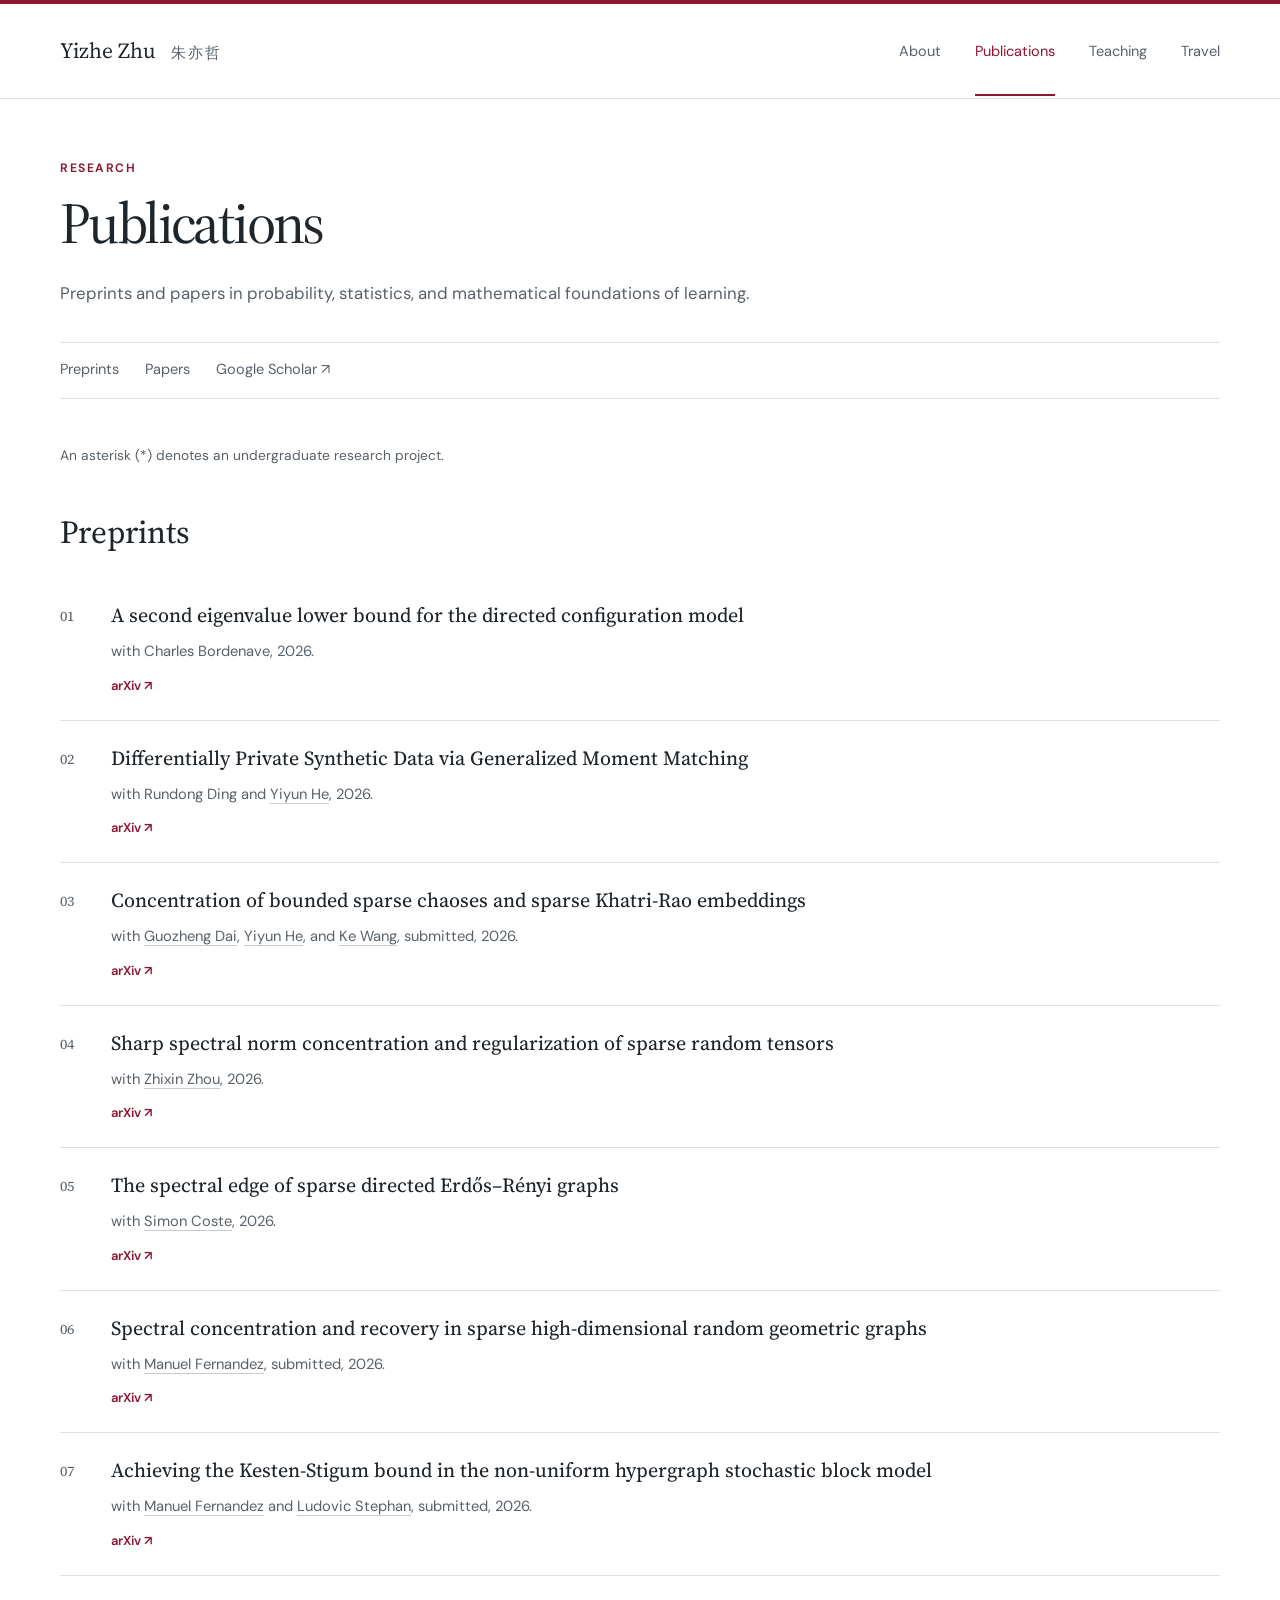
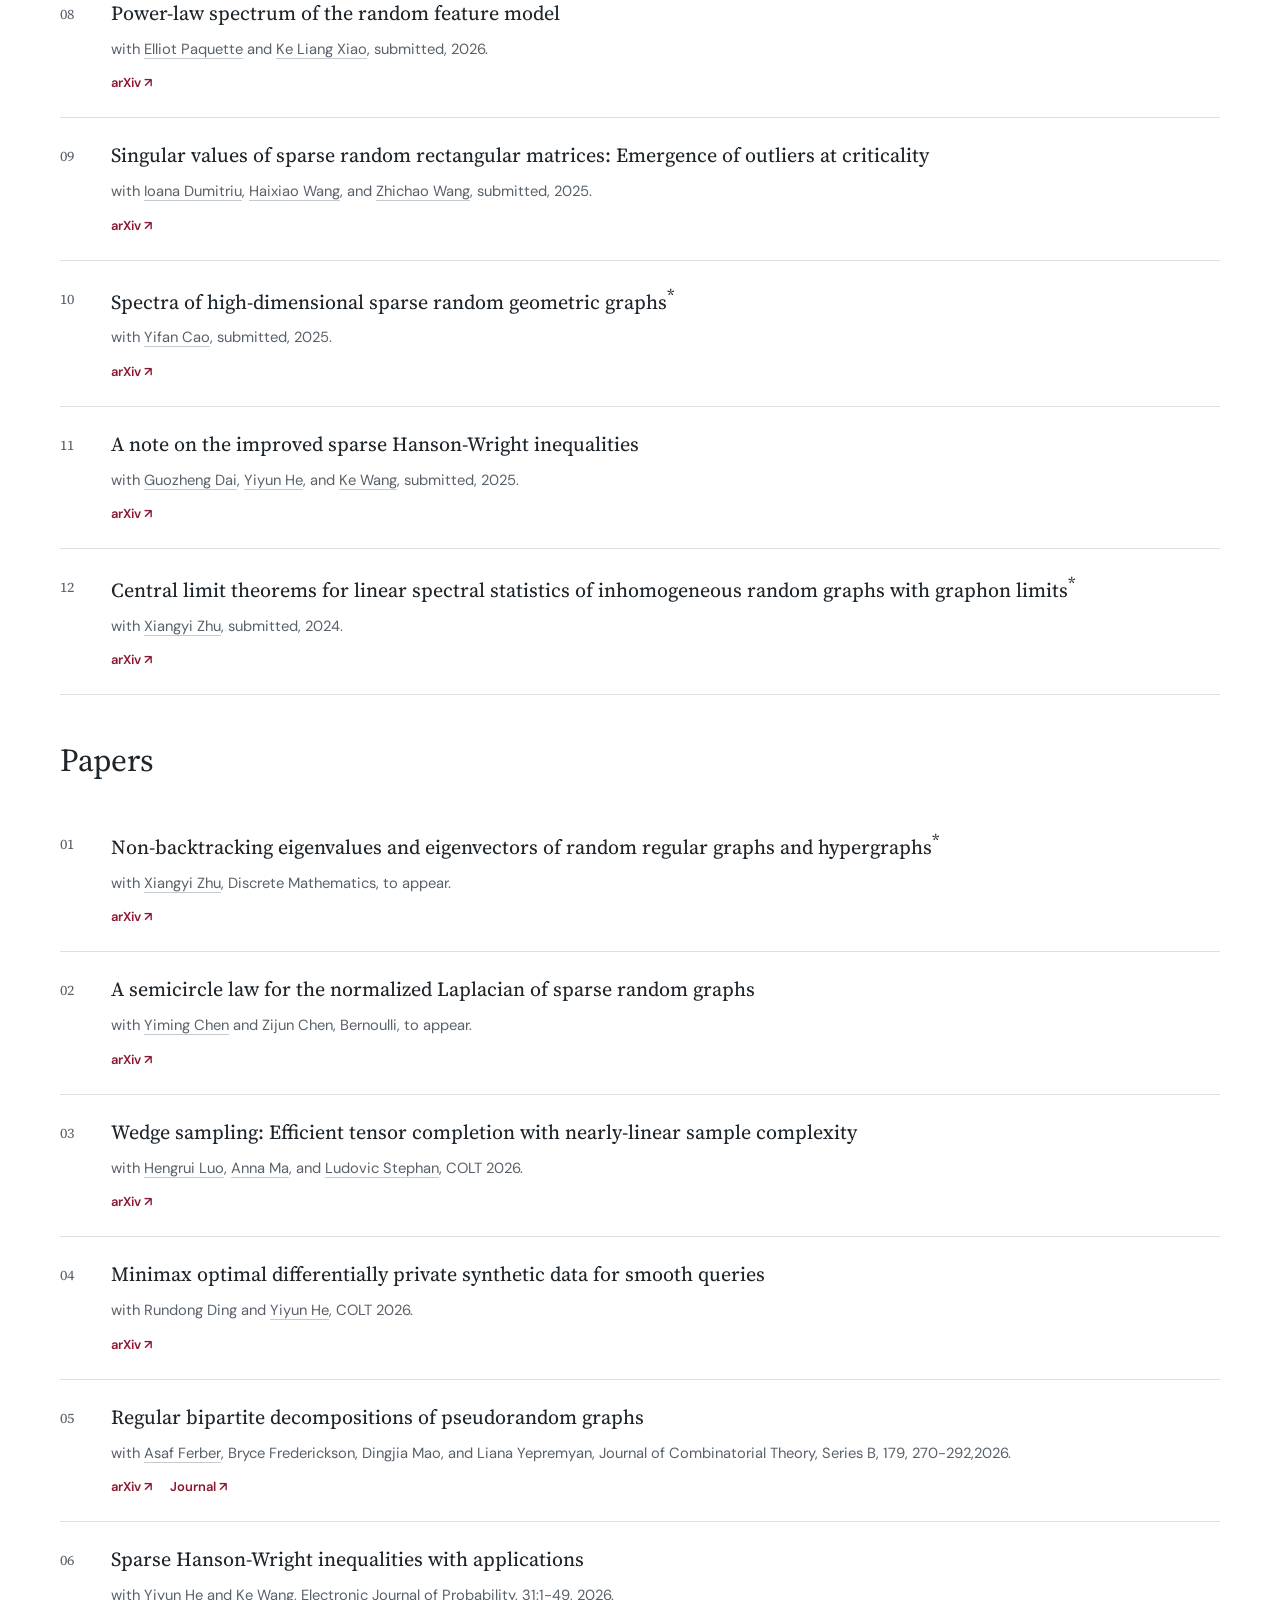
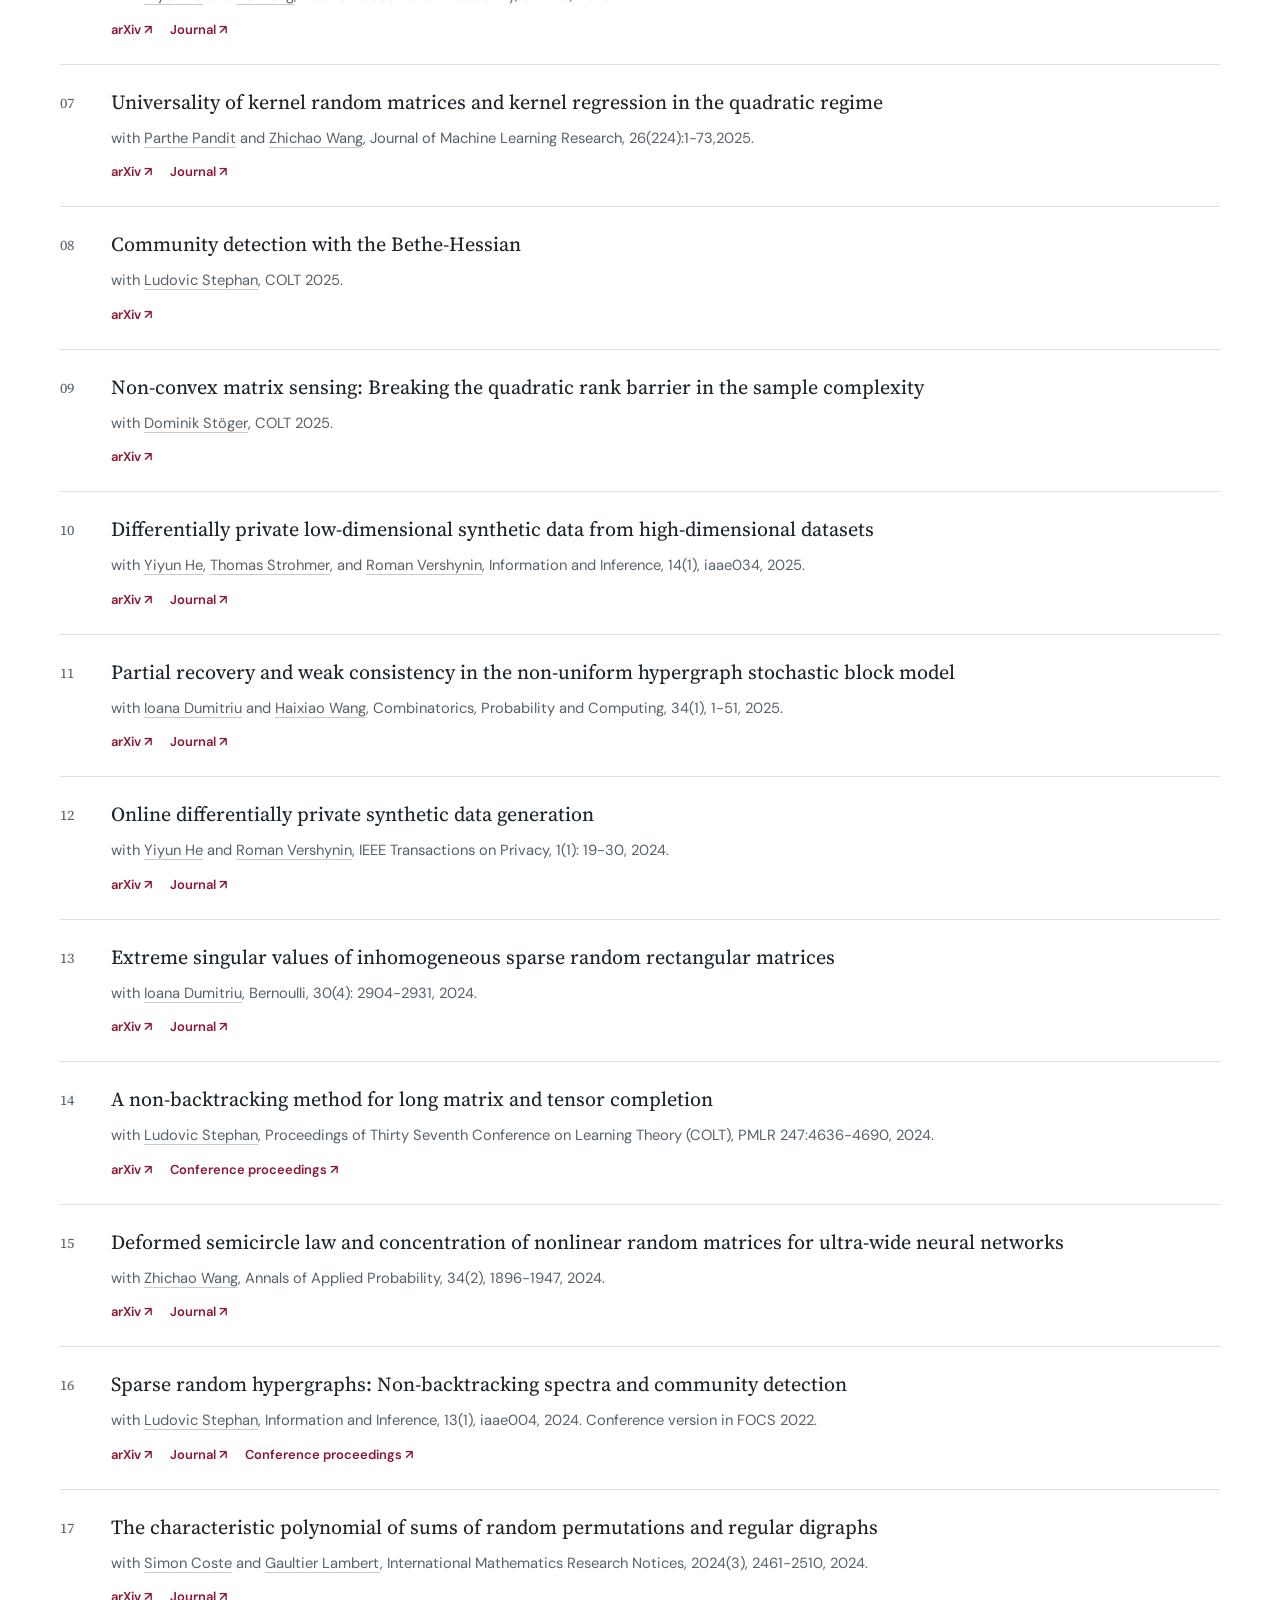
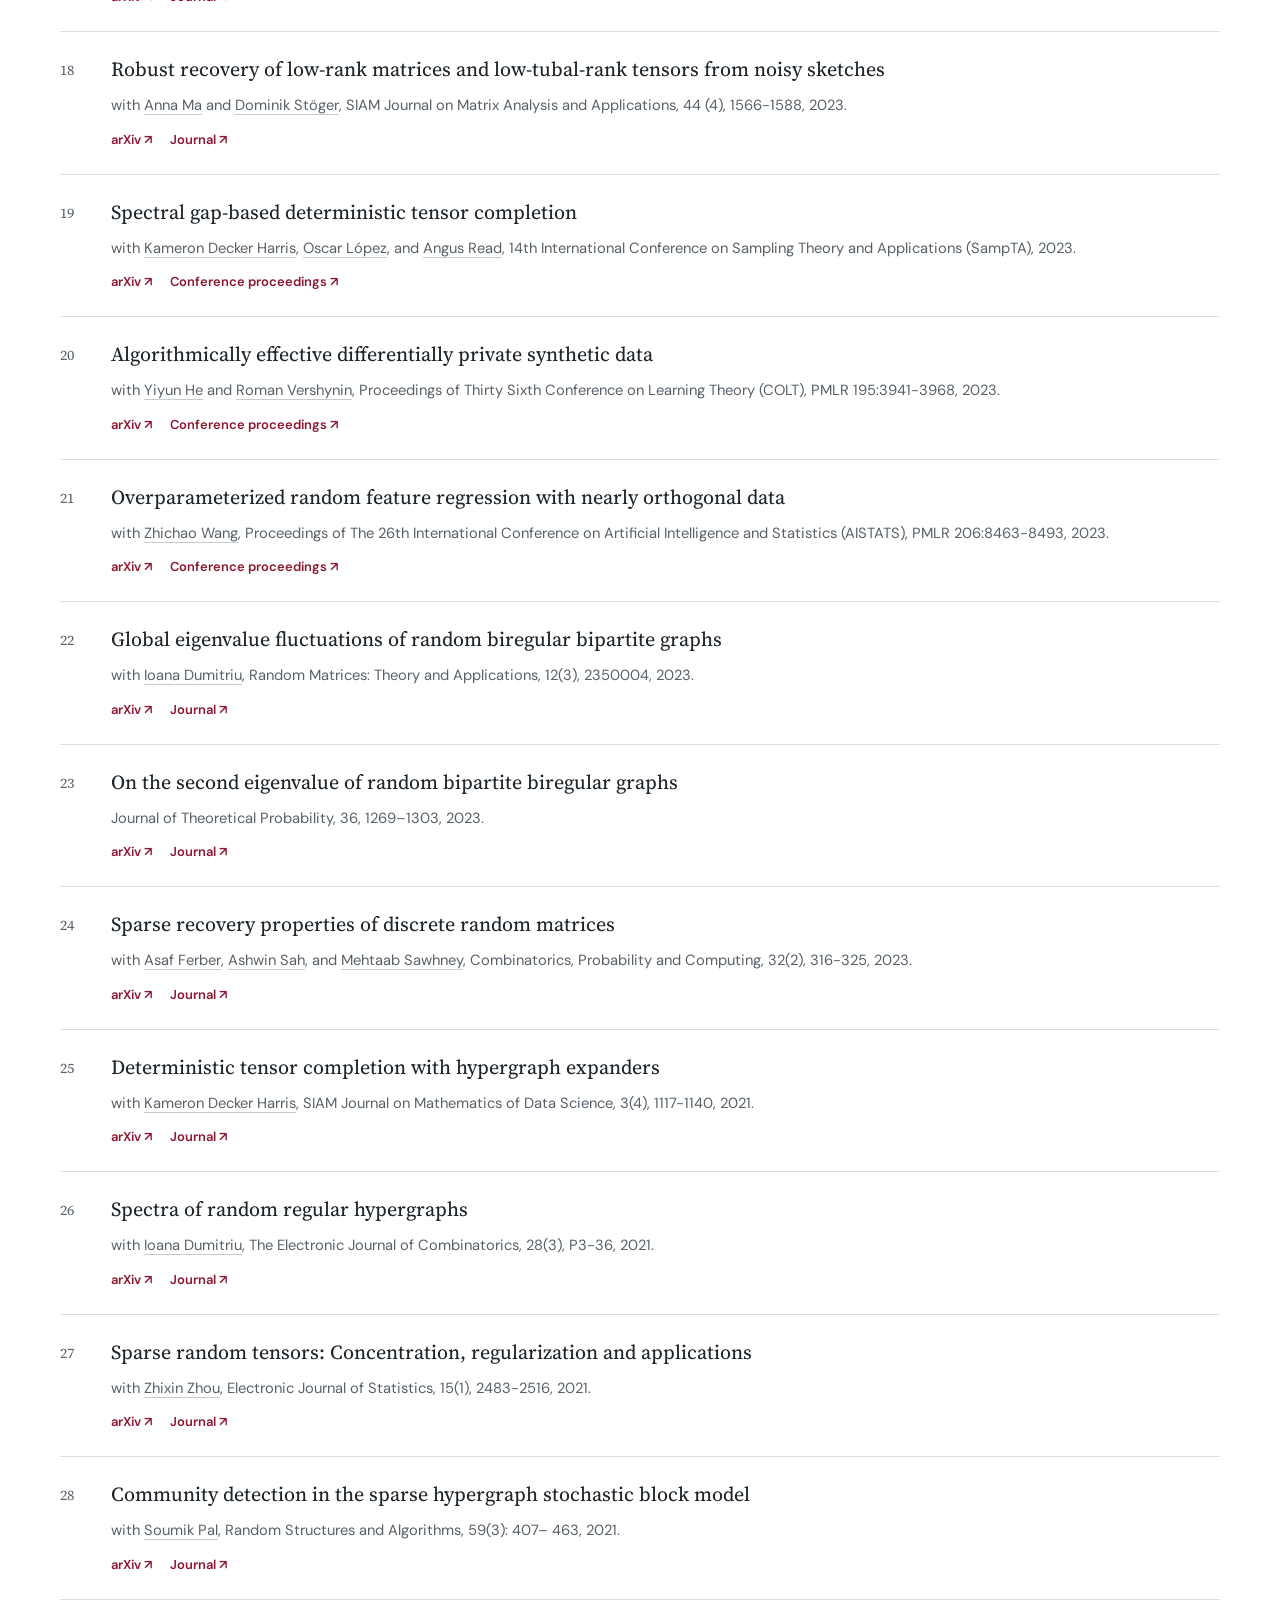
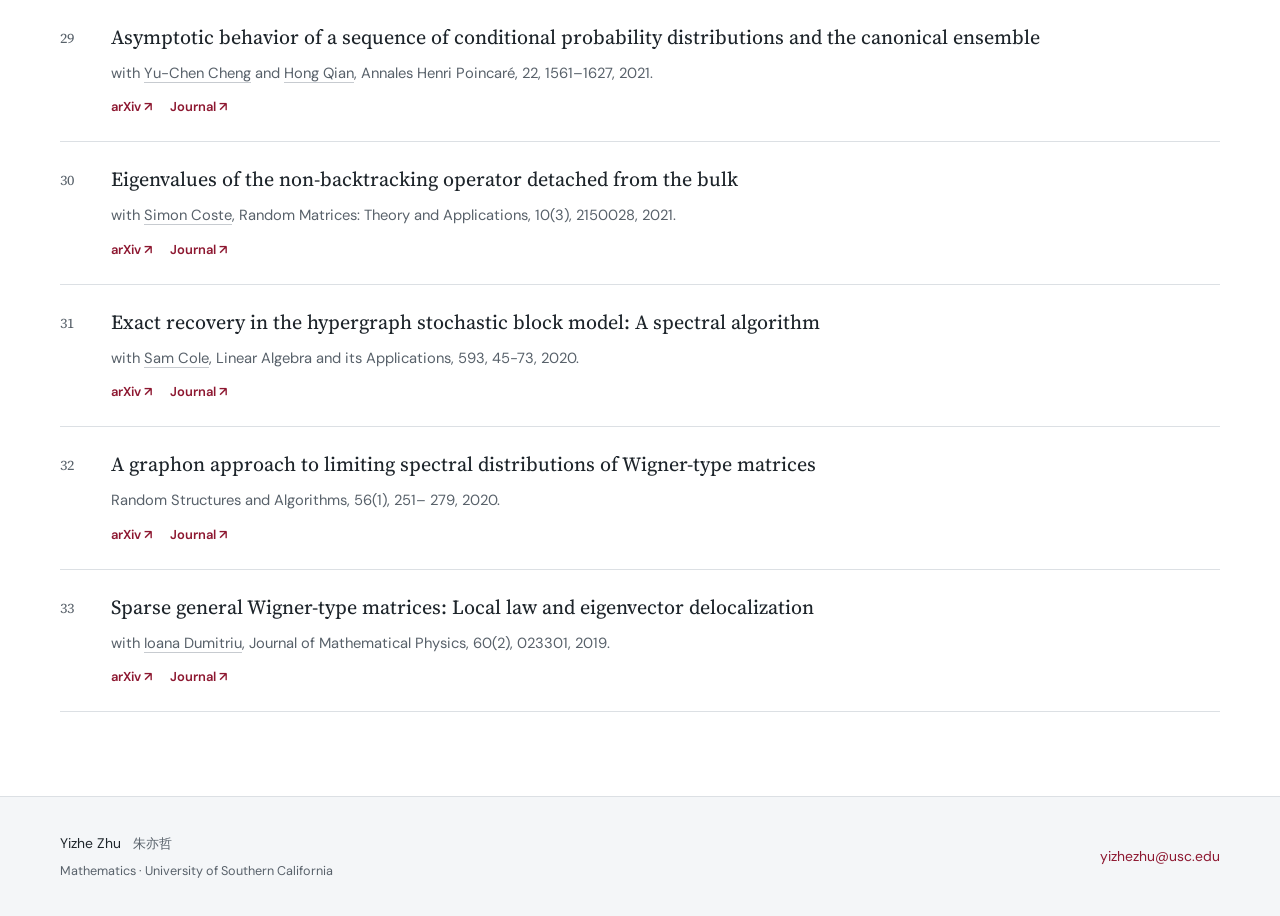
==== commit 71aa5f39: "Add directed configuration model preprint" ====
--- a/publications.html
+++ b/publications.html
@@ -11,4 +11,4 @@
 <body><a class="skip-link" href="#main">Skip to content</a><header class="site-header"><div class="shell header-inner">
     <a class="wordmark" href="index.html">Yizhe Zhu <span lang="zh">朱亦哲</span></a>
     <nav aria-label="Main navigation"><a href="index.html">About</a><a href="publications.html" aria-current="page">Publications</a><a href="teaching.html">Teaching</a><a href="travel.html">Travel</a></nav>
-  </div></header><main id="main" class="shell"><div class="page-heading"><p class="eyebrow">Research</p><h1>Publications</h1><p class="lead">Preprints and papers in probability, statistics, and mathematical foundations of learning.</p></div><nav class="section-nav" aria-label="Publication sections"><a href="#preprints">Preprints</a><a href="#papers">Papers</a><a href="https://scholar.google.com/citations?hl=en&amp;user=V6KnOYUAAAAJ&amp;view_op=list_works">Google Scholar ↗</a></nav><div class="page-content"><p class="note">An asterisk (*) denotes an undergraduate research project.</p><section aria-labelledby="preprints"><h2 class="list-heading" id="preprints">Preprints</h2><ol class="publication-list"><li class="publication"><div><h3 class="paper-title"><a href="https://arxiv.org/abs/2610.30196">Differentially Private Synthetic Data via Generalized Moment Matching</a></h3><p class="paper-details">with Rundong Ding and <a href="https://sites.google.com/ucsd.edu/yiyunhe/index">Yiyun He</a>, 2026.</p><div class="paper-resources"><a href="https://arxiv.org/abs/2610.30196">arXiv <span aria-hidden="true">↗</span></a></div></div></li><li class="publication"><div><h3 class="paper-title"><a href="https://arxiv.org/abs/2609.28875">Concentration of bounded sparse chaoses and sparse Khatri-Rao embeddings</a></h3><p class="paper-details">with <a href="https://www.researchgate.net/profile/Guozheng-Dai-3">Guozheng Dai</a>, <a href="https://sites.google.com/ucsd.edu/yiyunhe/index">Yiyun He</a>, and <a href="https://www.math.hkust.edu.hk/~kewang/">Ke Wang</a>, submitted, 2026.</p><div class="paper-resources"><a href="https://arxiv.org/abs/2609.28875">arXiv <span aria-hidden="true">↗</span></a></div></div></li><li class="publication"><div><h3 class="paper-title"><a href="https://arxiv.org/abs/2609.20520">Sharp spectral norm concentration and regularization of sparse random tensors</a></h3><p class="paper-details">with <a href="https://sites.google.com/view/zhixinzhou">Zhixin Zhou</a>, 2026.</p><div class="paper-resources"><a href="https://arxiv.org/abs/2609.20520">arXiv <span aria-hidden="true">↗</span></a></div></div></li><li class="publication"><div><h3 class="paper-title"><a href="https://arxiv.org/abs/2609.18369">The spectral edge of sparse directed Erdős–Rényi graphs</a></h3><p class="paper-details">with <a href="https://scoste.fr/">Simon Coste</a>, 2026.</p><div class="paper-resources"><a href="https://arxiv.org/abs/2609.18369">arXiv <span aria-hidden="true">↗</span></a></div></div></li><li class="publication"><div><h3 class="paper-title"><a href="https://arxiv.org/abs/2607.14304">Spectral concentration and recovery in sparse high-dimensional random geometric graphs</a></h3><p class="paper-details">with <a href="https://sites.google.com/view/manuelfernandezv/home">Manuel Fernandez</a>, submitted, 2026.</p><div class="paper-resources"><a href="https://arxiv.org/abs/2607.14304">arXiv <span aria-hidden="true">↗</span></a></div></div></li><li class="publication"><div><h3 class="paper-title"><a href="https://arxiv.org/abs/2604.20907">Achieving the Kesten-Stigum bound in the non-uniform hypergraph stochastic block model</a></h3><p class="paper-details">with <a href="https://sites.google.com/view/manuelfernandezv/home">Manuel Fernandez</a> and <a href="https://www.lstephan.fr/">Ludovic Stephan</a>, submitted, 2026.</p><div class="paper-resources"><a href="https://arxiv.org/abs/2604.20907">arXiv <span aria-hidden="true">↗</span></a></div></div></li><li class="publication"><div><h3 class="paper-title"><a href="https://arxiv.org/abs/2603.14578">Power-law spectrum of the random feature model</a></h3><p class="paper-details">with <a href="https://elliotpaquette.github.io/">Elliot Paquette</a> and <a href="https://openreview.net/profile?id=%7EKe_Liang_Xiao1">Ke Liang Xiao</a>, submitted, 2026.</p><div class="paper-resources"><a href="https://arxiv.org/abs/2603.14578">arXiv <span aria-hidden="true">↗</span></a></div></div></li><li class="publication"><div><h3 class="paper-title"><a href="https://arxiv.org/abs/2508.01456">Singular values of sparse random rectangular matrices: Emergence of outliers at criticality</a></h3><p class="paper-details">with <a href="https://math.ucsd.edu/people/profiles/ioana-dumitriu/">Ioana Dumitriu</a>, <a href="https://haixiaowang.github.io/">Haixiao Wang</a>, and <a href="https://mathweb.ucsd.edu/~zhw036/">Zhichao Wang</a>, submitted, 2025.</p><div class="paper-resources"><a href="https://arxiv.org/abs/2508.01456">arXiv <span aria-hidden="true">↗</span></a></div></div></li><li class="publication"><div><h3 class="paper-title"><a href="https://arxiv.org/abs/2507.06556">Spectra of high-dimensional sparse random geometric graphs</a><sup aria-label="Undergraduate research project">*</sup></h3><p class="paper-details">with <a href="https://www.linkedin.com/in/wendy-yifan-cao/">Yifan Cao</a>, submitted, 2025.</p><div class="paper-resources"><a href="https://arxiv.org/abs/2507.06556">arXiv <span aria-hidden="true">↗</span></a></div></div></li><li class="publication"><div><h3 class="paper-title"><a href="https://arxiv.org/abs/2505.20799">A note on the improved sparse Hanson-Wright inequalities</a></h3><p class="paper-details">with <a href="https://www.researchgate.net/profile/Guozheng-Dai-3">Guozheng Dai</a>, <a href="https://sites.google.com/ucsd.edu/yiyunhe/index">Yiyun He</a>, and <a href="https://www.math.hkust.edu.hk/~kewang/">Ke Wang</a>, submitted, 2025.</p><div class="paper-resources"><a href="https://arxiv.org/abs/2505.20799">arXiv <span aria-hidden="true">↗</span></a></div></div></li><li class="publication"><div><h3 class="paper-title"><a href="https://arxiv.org/abs/2412.19352">Central limit theorems for linear spectral statistics of inhomogeneous random graphs with graphon limits</a><sup aria-label="Undergraduate research project">*</sup></h3><p class="paper-details">with <a href="https://www.linkedin.com/in/xiangyi-zhu-602539239/">Xiangyi Zhu</a>, submitted, 2024.</p><div class="paper-resources"><a href="https://arxiv.org/abs/2412.19352">arXiv <span aria-hidden="true">↗</span></a></div></div></li></ol></section><section aria-labelledby="papers"><h2 class="list-heading" id="papers">Papers</h2><ol class="publication-list"><li class="publication"><div><h3 class="paper-title"><a href="https://arxiv.org/abs/2312.03300">Non-backtracking eigenvalues and eigenvectors of random regular graphs and hypergraphs</a><sup aria-label="Undergraduate research project">*</sup></h3><p class="paper-details">with <a href="https://www.linkedin.com/in/xiangyi-zhu-602539239/">Xiangyi Zhu</a>, Discrete Mathematics, to appear.</p><div class="paper-resources"><a href="https://arxiv.org/abs/2312.03300">arXiv <span aria-hidden="true">↗</span></a></div></div></li><li class="publication"><div><h3 class="paper-title"><a href="https://arxiv.org/abs/2512.20146">A semicircle law for the normalized Laplacian of sparse random graphs</a></h3><p class="paper-details">with <a href="http://english.math.pku.edu.cn/Faculty/Postdoc/CurrentPostdocs/214df5c8eb2644f29fc7078eb031bdaf.htm">Yiming Chen</a> and Zijun Chen, Bernoulli, to appear.</p><div class="paper-resources"><a href="https://arxiv.org/abs/2512.20146">arXiv <span aria-hidden="true">↗</span></a></div></div></li><li class="publication"><div><h3 class="paper-title"><a href="https://arxiv.org/abs/2602.05869">Wedge sampling: Efficient tensor completion with nearly-linear sample complexity</a></h3><p class="paper-details">with <a href="https://hrluo.github.io/HengruiLuo_Home.html">Hengrui Luo</a>, <a href="https://sites.google.com/view/annama">Anna Ma</a>, and <a href="https://www.lstephan.fr/">Ludovic Stephan</a>, COLT 2026.</p><div class="paper-resources"><a href="https://arxiv.org/abs/2602.05869">arXiv <span aria-hidden="true">↗</span></a></div></div></li><li class="publication"><div><h3 class="paper-title"><a href="https://arxiv.org/abs/2602.01607">Minimax optimal differentially private synthetic data for smooth queries</a></h3><p class="paper-details">with Rundong Ding and <a href="https://sites.google.com/ucsd.edu/yiyunhe/index">Yiyun He</a>, COLT 2026.</p><div class="paper-resources"><a href="https://arxiv.org/abs/2602.01607">arXiv <span aria-hidden="true">↗</span></a></div></div></li><li class="publication"><div><h3 class="paper-title"><a href="https://arxiv.org/abs/2410.12981">Regular bipartite decompositions of pseudorandom graphs</a></h3><p class="paper-details">with <a href="https://faculty.sites.uci.edu/asaff/">Asaf Ferber</a>, Bryce Frederickson, Dingjia Mao, and Liana Yepremyan, Journal of Combinatorial Theory, Series B, 179, 270-292,2026.</p><div class="paper-resources"><a href="https://arxiv.org/abs/2410.12981">arXiv <span aria-hidden="true">↗</span></a><a href="https://doi.org/10.1016/j.jctb.2026.04.004">Journal <span aria-hidden="true">↗</span></a></div></div></li><li class="publication"><div><h3 class="paper-title"><a href="https://arxiv.org/abs/2410.15652">Sparse Hanson-Wright inequalities with applications</a></h3><p class="paper-details">with <a href="https://scholar.google.com/citations?user=sxzaDWoAAAAJ&amp;hl=en">Yiyun He</a> and <a href="https://www.math.hkust.edu.hk/~kewang/">Ke Wang</a>, Electronic Journal of Probability, 31:1-49, 2026.</p><div class="paper-resources"><a href="https://arxiv.org/abs/2410.15652">arXiv <span aria-hidden="true">↗</span></a><a href="https://projecteuclid.org/journals/electronic-journal-of-probability/volume-31/issue-none/Sparse-Hanson-Wright-inequalities-with-applications/10.1214/26-EJP1493.full">Journal <span aria-hidden="true">↗</span></a></div></div></li><li class="publication"><div><h3 class="paper-title"><a href="https://arxiv.org/abs/2408.01062">Universality of kernel random matrices and kernel regression in the quadratic regime</a></h3><p class="paper-details">with <a href="https://parthe.github.io/">Parthe Pandit</a> and <a href="https://mathweb.ucsd.edu/~zhw036/">Zhichao Wang</a>, Journal of Machine Learning Research, 26(224):1-73,2025.</p><div class="paper-resources"><a href="https://arxiv.org/abs/2408.01062">arXiv <span aria-hidden="true">↗</span></a><a href="https://jmlr.org/papers/v26/24-1533.html">Journal <span aria-hidden="true">↗</span></a></div></div></li><li class="publication"><div><h3 class="paper-title"><a href="https://arxiv.org/abs/2411.02835">Community detection with the Bethe-Hessian</a></h3><p class="paper-details">with <a href="https://www.lstephan.fr/">Ludovic Stephan</a>, COLT 2025.</p><div class="paper-resources"><a href="https://arxiv.org/abs/2411.02835">arXiv <span aria-hidden="true">↗</span></a></div></div></li><li class="publication"><div><h3 class="paper-title"><a href="https://arxiv.org/abs/2408.13276">Non-convex matrix sensing: Breaking the quadratic rank barrier in the sample complexity</a></h3><p class="paper-details">with <a href="https://dominiksto.github.io/">Dominik Stöger</a>, COLT 2025.</p><div class="paper-resources"><a href="https://arxiv.org/abs/2408.13276">arXiv <span aria-hidden="true">↗</span></a></div></div></li><li class="publication"><div><h3 class="paper-title"><a href="https://arxiv.org/abs/2305.17148">Differentially private low-dimensional synthetic data from high-dimensional datasets</a></h3><p class="paper-details">with <a href="https://scholar.google.com/citations?user=sxzaDWoAAAAJ&amp;hl=en">Yiyun He</a>, <a href="https://www.math.ucdavis.edu/~strohmer/">Thomas Strohmer</a>, and <a href="https://www.math.uci.edu/~rvershyn/">Roman Vershynin</a>, Information and Inference, 14(1), iaae034, 2025.</p><div class="paper-resources"><a href="https://arxiv.org/abs/2305.17148">arXiv <span aria-hidden="true">↗</span></a><a href="https://academic.oup.com/imaiai/article-abstract/14/1/iaae034/7954368?redirectedFrom=fulltext">Journal <span aria-hidden="true">↗</span></a></div></div></li><li class="publication"><div><h3 class="paper-title"><a href="https://arxiv.org/abs/2112.11671">Partial recovery and weak consistency in the non-uniform hypergraph stochastic block model</a></h3><p class="paper-details">with <a href="https://math.ucsd.edu/people/profiles/ioana-dumitriu/">Ioana Dumitriu</a> and <a href="https://haixiaowang.github.io/">Haixiao Wang</a>, Combinatorics, Probability and Computing, 34(1), 1-51, 2025.</p><div class="paper-resources"><a href="https://arxiv.org/abs/2112.11671">arXiv <span aria-hidden="true">↗</span></a><a href="https://www.cambridge.org/core/journals/combinatorics-probability-and-computing/article/partial-recovery-and-weak-consistency-in-the-nonuniform-hypergraph-stochastic-block-model/575DF972CE90E358FAD6A98233199F16">Journal <span aria-hidden="true">↗</span></a></div></div></li><li class="publication"><div><h3 class="paper-title"><a href="https://arxiv.org/abs/2402.08012">Online differentially private synthetic data generation</a></h3><p class="paper-details">with <a href="https://scholar.google.com/citations?user=sxzaDWoAAAAJ&amp;hl=en">Yiyun He</a> and <a href="https://www.math.uci.edu/~rvershyn/">Roman Vershynin</a>, IEEE Transactions on Privacy, 1(1): 19-30, 2024.</p><div class="paper-resources"><a href="https://arxiv.org/abs/2402.08012">arXiv <span aria-hidden="true">↗</span></a><a href="https://ieeexplore.ieee.org/document/10736563">Journal <span aria-hidden="true">↗</span></a></div></div></li><li class="publication"><div><h3 class="paper-title"><a href="https://arxiv.org/abs/2209.12271">Extreme singular values of inhomogeneous sparse random rectangular matrices</a></h3><p class="paper-details">with <a href="https://math.ucsd.edu/people/profiles/ioana-dumitriu/">Ioana Dumitriu</a>, Bernoulli, 30(4): 2904-2931, 2024.</p><div class="paper-resources"><a href="https://arxiv.org/abs/2209.12271">arXiv <span aria-hidden="true">↗</span></a><a href="https://doi.org/10.3150/23-BEJ1699">Journal <span aria-hidden="true">↗</span></a></div></div></li><li class="publication"><div><h3 class="paper-title"><a href="https://arxiv.org/abs/2304.02077">A non-backtracking method for long matrix and tensor completion</a></h3><p class="paper-details">with <a href="https://www.lstephan.fr/">Ludovic Stephan</a>, Proceedings of Thirty Seventh Conference on Learning Theory (COLT), PMLR 247:4636-4690, 2024.</p><div class="paper-resources"><a href="https://arxiv.org/abs/2304.02077">arXiv <span aria-hidden="true">↗</span></a><a href="https://proceedings.mlr.press/v247/stephan24a.html">Conference proceedings <span aria-hidden="true">↗</span></a></div></div></li><li class="publication"><div><h3 class="paper-title"><a href="https://arxiv.org/abs/2109.09304">Deformed semicircle law and concentration of nonlinear random matrices for ultra-wide neural networks</a></h3><p class="paper-details">with <a href="https://mathweb.ucsd.edu/~zhw036/">Zhichao Wang</a>, Annals of Applied Probability, 34(2), 1896-1947, 2024.</p><div class="paper-resources"><a href="https://arxiv.org/abs/2109.09304">arXiv <span aria-hidden="true">↗</span></a><a href="https://projecteuclid.org/journals/annals-of-applied-probability/volume-34/issue-2/Deformed-semicircle-law-and-concentration-of-nonlinear-random-matrices-for/10.1214/23-AAP2010.full">Journal <span aria-hidden="true">↗</span></a></div></div></li><li class="publication"><div><h3 class="paper-title"><a href="https://arxiv.org/abs/2203.07346">Sparse random hypergraphs: Non-backtracking spectra and community detection</a></h3><p class="paper-details">with <a href="https://www.lstephan.fr/">Ludovic Stephan</a>, Information and Inference, 13(1), iaae004, 2024. Conference version in FOCS 2022.</p><div class="paper-resources"><a href="https://arxiv.org/abs/2203.07346">arXiv <span aria-hidden="true">↗</span></a><a href="https://academic.oup.com/imaiai/article/13/1/iaae004/7612025">Journal <span aria-hidden="true">↗</span></a><a href="https://ieeexplore.ieee.org/document/9996873">Conference proceedings <span aria-hidden="true">↗</span></a></div></div></li><li class="publication"><div><h3 class="paper-title"><a href="https://arxiv.org/abs/2204.00524">The characteristic polynomial of sums of random permutations and regular digraphs</a></h3><p class="paper-details">with <a href="https://scoste.fr/">Simon Coste</a> and <a href="http://user.math.uzh.ch/gaultier/">Gaultier Lambert</a>, International Mathematics Research Notices, 2024(3), 2461-2510, 2024.</p><div class="paper-resources"><a href="https://arxiv.org/abs/2204.00524">arXiv <span aria-hidden="true">↗</span></a><a href="https://academic.oup.com/imrn/advance-article/doi/10.1093/imrn/rnad182/7242548">Journal <span aria-hidden="true">↗</span></a></div></div></li><li class="publication"><div><h3 class="paper-title"><a href="https://arxiv.org/abs/2206.00803">Robust recovery of low-rank matrices and low-tubal-rank tensors from noisy sketches</a></h3><p class="paper-details">with <a href="https://sites.google.com/view/annama">Anna Ma</a> and <a href="https://dominiksto.github.io/">Dominik Stöger</a>, SIAM Journal on Matrix Analysis and Applications, 44 (4), 1566-1588, 2023.</p><div class="paper-resources"><a href="https://arxiv.org/abs/2206.00803">arXiv <span aria-hidden="true">↗</span></a><a href="https://epubs.siam.org/doi/full/10.1137/22M150071X">Journal <span aria-hidden="true">↗</span></a></div></div></li><li class="publication"><div><h3 class="paper-title"><a href="https://arxiv.org/abs/2306.06262">Spectral gap-based deterministic tensor completion</a></h3><p class="paper-details">with <a href="https://glomerul.us/">Kameron Decker Harris</a>, <a href="https://www.fau.edu/hboi/research/ocean-engineering/team/">Oscar López</a>, and <a href="https://www.linkedin.com/in/angus-read">Angus Read</a>, 14th International Conference on Sampling Theory and Applications (SampTA), 2023.</p><div class="paper-resources"><a href="https://arxiv.org/abs/2306.06262">arXiv <span aria-hidden="true">↗</span></a><a href="https://ieeexplore.ieee.org/document/10301415">Conference proceedings <span aria-hidden="true">↗</span></a></div></div></li><li class="publication"><div><h3 class="paper-title"><a href="https://arxiv.org/abs/2302.05552">Algorithmically effective differentially private synthetic data</a></h3><p class="paper-details">with <a href="https://www.math.uci.edu/node/36800">Yiyun He</a> and <a href="https://www.math.uci.edu/~rvershyn/">Roman Vershynin</a>, Proceedings of Thirty Sixth Conference on Learning Theory (COLT), PMLR 195:3941-3968, 2023.</p><div class="paper-resources"><a href="https://arxiv.org/abs/2302.05552">arXiv <span aria-hidden="true">↗</span></a><a href="https://proceedings.mlr.press/v195/he23a.html">Conference proceedings <span aria-hidden="true">↗</span></a></div></div></li><li class="publication"><div><h3 class="paper-title"><a href="https://arxiv.org/abs/2211.06077">Overparameterized random feature regression with nearly orthogonal data</a></h3><p class="paper-details">with <a href="https://mathweb.ucsd.edu/~zhw036/">Zhichao Wang</a>, Proceedings of The 26th International Conference on Artificial Intelligence and Statistics (AISTATS), PMLR 206:8463-8493, 2023.</p><div class="paper-resources"><a href="https://arxiv.org/abs/2211.06077">arXiv <span aria-hidden="true">↗</span></a><a href="https://proceedings.mlr.press/v206/wang23m.html">Conference proceedings <span aria-hidden="true">↗</span></a></div></div></li><li class="publication"><div><h3 class="paper-title"><a href="https://arxiv.org/abs/2008.11760">Global eigenvalue fluctuations of random biregular bipartite graphs</a></h3><p class="paper-details">with <a href="https://math.ucsd.edu/people/profiles/ioana-dumitriu/">Ioana Dumitriu</a>, Random Matrices: Theory and Applications, 12(3), 2350004, 2023.</p><div class="paper-resources"><a href="https://arxiv.org/abs/2008.11760">arXiv <span aria-hidden="true">↗</span></a><a href="https://www.worldscientific.com/doi/10.1142/S2010326323500041">Journal <span aria-hidden="true">↗</span></a></div></div></li><li class="publication"><div><h3 class="paper-title"><a href="https://arxiv.org/abs/2005.08103">On the second eigenvalue of random bipartite biregular graphs</a></h3><p class="paper-details">Journal of Theoretical Probability, 36, 1269–1303, 2023.</p><div class="paper-resources"><a href="https://arxiv.org/abs/2005.08103">arXiv <span aria-hidden="true">↗</span></a><a href="https://link.springer.com/article/10.1007/s10959-022-01190-0">Journal <span aria-hidden="true">↗</span></a></div></div></li><li class="publication"><div><h3 class="paper-title"><a href="http://arxiv.org/abs/2203.06115">Sparse recovery properties of discrete random matrices</a></h3><p class="paper-details">with <a href="https://faculty.sites.uci.edu/asaff/">Asaf Ferber</a>, <a href="http://www.mit.edu/~asah/">Ashwin Sah</a>, and <a href="http://www.mit.edu/~msawhney/">Mehtaab Sawhney</a>, Combinatorics, Probability and Computing, 32(2), 316-325, 2023.</p><div class="paper-resources"><a href="http://arxiv.org/abs/2203.06115">arXiv <span aria-hidden="true">↗</span></a><a href="https://www.cambridge.org/core/journals/combinatorics-probability-and-computing/article/sparse-recovery-properties-of-discrete-random-matrices/654DC865362DE107A143C1C98E4F3732">Journal <span aria-hidden="true">↗</span></a></div></div></li><li class="publication"><div><h3 class="paper-title"><a href="https://arxiv.org/abs/1910.10692">Deterministic tensor completion with hypergraph expanders</a></h3><p class="paper-details">with <a href="https://glomerul.us/">Kameron Decker Harris</a>, SIAM Journal on Mathematics of Data Science, 3(4), 1117-1140, 2021.</p><div class="paper-resources"><a href="https://arxiv.org/abs/1910.10692">arXiv <span aria-hidden="true">↗</span></a><a href="https://doi.org/10.1137/20M1379745">Journal <span aria-hidden="true">↗</span></a></div></div></li><li class="publication"><div><h3 class="paper-title"><a href="https://arxiv.org/abs/1905.06487">Spectra of random regular hypergraphs</a></h3><p class="paper-details">with <a href="https://math.ucsd.edu/people/profiles/ioana-dumitriu/">Ioana Dumitriu</a>, The Electronic Journal of Combinatorics, 28(3), P3-36, 2021.</p><div class="paper-resources"><a href="https://arxiv.org/abs/1905.06487">arXiv <span aria-hidden="true">↗</span></a><a href="https://www.combinatorics.org/ojs/index.php/eljc/article/view/v28i3p36">Journal <span aria-hidden="true">↗</span></a></div></div></li><li class="publication"><div><h3 class="paper-title"><a href="https://arxiv.org/abs/1911.09063">Sparse random tensors: Concentration, regularization and applications</a></h3><p class="paper-details">with <a href="https://www.cb.cityu.edu.hk/staff/zhixzhou/">Zhixin Zhou</a>, Electronic Journal of Statistics, 15(1), 2483-2516, 2021.</p><div class="paper-resources"><a href="https://arxiv.org/abs/1911.09063">arXiv <span aria-hidden="true">↗</span></a><a href="https://projecteuclid.org/journals/electronic-journal-of-statistics/volume-15/issue-1/Sparse-random-tensors-Concentration-regularization-and-applications/10.1214/21-EJS1838.full">Journal <span aria-hidden="true">↗</span></a></div></div></li><li class="publication"><div><h3 class="paper-title"><a href="https://arxiv.org/abs/1904.05981">Community detection in the sparse hypergraph stochastic block model</a></h3><p class="paper-details">with <a href="http://sites.math.washington.edu/~soumik/">Soumik Pal</a>, Random Structures and Algorithms, 59(3): 407– 463, 2021.</p><div class="paper-resources"><a href="https://arxiv.org/abs/1904.05981">arXiv <span aria-hidden="true">↗</span></a><a href="https://onlinelibrary.wiley.com/doi/full/10.1002/rsa.21006">Journal <span aria-hidden="true">↗</span></a></div></div></li><li class="publication"><div><h3 class="paper-title"><a href="https://arxiv.org/abs/1912.11137">Asymptotic behavior of a sequence of conditional probability distributions and the canonical ensemble</a></h3><p class="paper-details">with <a href="http://michorlab.dfci.harvard.edu/index.php/people/yu-chen-cheng">Yu-Chen Cheng</a> and <a href="https://amath.washington.edu/people/hong-qian">Hong Qian</a>, Annales Henri Poincaré, 22, 1561–1627, 2021.</p><div class="paper-resources"><a href="https://arxiv.org/abs/1912.11137">arXiv <span aria-hidden="true">↗</span></a><a href="https://link.springer.com/article/10.1007/s00023-020-01011-2">Journal <span aria-hidden="true">↗</span></a></div></div></li><li class="publication"><div><h3 class="paper-title"><a href="https://arxiv.org/abs/1907.05603">Eigenvalues of the non-backtracking operator detached from the bulk</a></h3><p class="paper-details">with <a href="https://scoste.fr/">Simon Coste</a>, Random Matrices: Theory and Applications, 10(3), 2150028, 2021.</p><div class="paper-resources"><a href="https://arxiv.org/abs/1907.05603">arXiv <span aria-hidden="true">↗</span></a><a href="https://www.worldscientific.com/doi/abs/10.1142/S2010326321500283">Journal <span aria-hidden="true">↗</span></a></div></div></li><li class="publication"><div><h3 class="paper-title"><a href="https://arxiv.org/abs/1811.06931">Exact recovery in the hypergraph stochastic block model: A spectral algorithm</a></h3><p class="paper-details">with <a href="https://sites.google.com/view/smpcole">Sam Cole</a>, Linear Algebra and its Applications, 593, 45-73, 2020.</p><div class="paper-resources"><a href="https://arxiv.org/abs/1811.06931">arXiv <span aria-hidden="true">↗</span></a><a href="https://doi.org/10.1016/j.laa.2020.01.039">Journal <span aria-hidden="true">↗</span></a></div></div></li><li class="publication"><div><h3 class="paper-title"><a href="https://arxiv.org/abs/1806.11246">A graphon approach to limiting spectral distributions of Wigner-type matrices</a></h3><p class="paper-details">Random Structures and Algorithms, 56(1), 251– 279, 2020.</p><div class="paper-resources"><a href="https://arxiv.org/abs/1806.11246">arXiv <span aria-hidden="true">↗</span></a><a href="https://onlinelibrary.wiley.com/doi/abs/10.1002/rsa.20894">Journal <span aria-hidden="true">↗</span></a></div></div></li><li class="publication"><div><h3 class="paper-title"><a href="https://arxiv.org/abs/1808.07611">Sparse general Wigner-type matrices: Local law and eigenvector delocalization</a></h3><p class="paper-details">with <a href="https://math.ucsd.edu/people/profiles/ioana-dumitriu/">Ioana Dumitriu</a>, Journal of Mathematical Physics, 60(2), 023301, 2019.</p><div class="paper-resources"><a href="https://arxiv.org/abs/1808.07611">arXiv <span aria-hidden="true">↗</span></a><a href="https://aip.scitation.org/doi/10.1063/1.5053613">Journal <span aria-hidden="true">↗</span></a></div></div></li></ol></section></div></main><footer class="site-footer"><div class="shell footer-inner"><p>Yizhe Zhu <span lang="zh">朱亦哲</span><span class="footer-affiliation">Mathematics · University of Southern California</span></p><a href="mailto:yizhezhu@usc.edu">yizhezhu@usc.edu</a></div></footer></body></html>
+  </div></header><main id="main" class="shell"><div class="page-heading"><p class="eyebrow">Research</p><h1>Publications</h1><p class="lead">Preprints and papers in probability, statistics, and mathematical foundations of learning.</p></div><nav class="section-nav" aria-label="Publication sections"><a href="#preprints">Preprints</a><a href="#papers">Papers</a><a href="https://scholar.google.com/citations?hl=en&amp;user=V6KnOYUAAAAJ&amp;view_op=list_works">Google Scholar ↗</a></nav><div class="page-content"><p class="note">An asterisk (*) denotes an undergraduate research project.</p><section aria-labelledby="preprints"><h2 class="list-heading" id="preprints">Preprints</h2><ol class="publication-list"><li class="publication"><div><h3 class="paper-title"><a href="https://arxiv.org/abs/2611.07104">A second eigenvalue lower bound for the directed configuration model</a></h3><p class="paper-details">with Charles Bordenave, 2026.</p><div class="paper-resources"><a href="https://arxiv.org/abs/2611.07104">arXiv <span aria-hidden="true">↗</span></a></div></div></li><li class="publication"><div><h3 class="paper-title"><a href="https://arxiv.org/abs/2610.30196">Differentially Private Synthetic Data via Generalized Moment Matching</a></h3><p class="paper-details">with Rundong Ding and <a href="https://sites.google.com/ucsd.edu/yiyunhe/index">Yiyun He</a>, 2026.</p><div class="paper-resources"><a href="https://arxiv.org/abs/2610.30196">arXiv <span aria-hidden="true">↗</span></a></div></div></li><li class="publication"><div><h3 class="paper-title"><a href="https://arxiv.org/abs/2609.28875">Concentration of bounded sparse chaoses and sparse Khatri-Rao embeddings</a></h3><p class="paper-details">with <a href="https://www.researchgate.net/profile/Guozheng-Dai-3">Guozheng Dai</a>, <a href="https://sites.google.com/ucsd.edu/yiyunhe/index">Yiyun He</a>, and <a href="https://www.math.hkust.edu.hk/~kewang/">Ke Wang</a>, submitted, 2026.</p><div class="paper-resources"><a href="https://arxiv.org/abs/2609.28875">arXiv <span aria-hidden="true">↗</span></a></div></div></li><li class="publication"><div><h3 class="paper-title"><a href="https://arxiv.org/abs/2609.20520">Sharp spectral norm concentration and regularization of sparse random tensors</a></h3><p class="paper-details">with <a href="https://sites.google.com/view/zhixinzhou">Zhixin Zhou</a>, 2026.</p><div class="paper-resources"><a href="https://arxiv.org/abs/2609.20520">arXiv <span aria-hidden="true">↗</span></a></div></div></li><li class="publication"><div><h3 class="paper-title"><a href="https://arxiv.org/abs/2609.18369">The spectral edge of sparse directed Erdős–Rényi graphs</a></h3><p class="paper-details">with <a href="https://scoste.fr/">Simon Coste</a>, 2026.</p><div class="paper-resources"><a href="https://arxiv.org/abs/2609.18369">arXiv <span aria-hidden="true">↗</span></a></div></div></li><li class="publication"><div><h3 class="paper-title"><a href="https://arxiv.org/abs/2607.14304">Spectral concentration and recovery in sparse high-dimensional random geometric graphs</a></h3><p class="paper-details">with <a href="https://sites.google.com/view/manuelfernandezv/home">Manuel Fernandez</a>, submitted, 2026.</p><div class="paper-resources"><a href="https://arxiv.org/abs/2607.14304">arXiv <span aria-hidden="true">↗</span></a></div></div></li><li class="publication"><div><h3 class="paper-title"><a href="https://arxiv.org/abs/2604.20907">Achieving the Kesten-Stigum bound in the non-uniform hypergraph stochastic block model</a></h3><p class="paper-details">with <a href="https://sites.google.com/view/manuelfernandezv/home">Manuel Fernandez</a> and <a href="https://www.lstephan.fr/">Ludovic Stephan</a>, submitted, 2026.</p><div class="paper-resources"><a href="https://arxiv.org/abs/2604.20907">arXiv <span aria-hidden="true">↗</span></a></div></div></li><li class="publication"><div><h3 class="paper-title"><a href="https://arxiv.org/abs/2603.14578">Power-law spectrum of the random feature model</a></h3><p class="paper-details">with <a href="https://elliotpaquette.github.io/">Elliot Paquette</a> and <a href="https://openreview.net/profile?id=%7EKe_Liang_Xiao1">Ke Liang Xiao</a>, submitted, 2026.</p><div class="paper-resources"><a href="https://arxiv.org/abs/2603.14578">arXiv <span aria-hidden="true">↗</span></a></div></div></li><li class="publication"><div><h3 class="paper-title"><a href="https://arxiv.org/abs/2508.01456">Singular values of sparse random rectangular matrices: Emergence of outliers at criticality</a></h3><p class="paper-details">with <a href="https://math.ucsd.edu/people/profiles/ioana-dumitriu/">Ioana Dumitriu</a>, <a href="https://haixiaowang.github.io/">Haixiao Wang</a>, and <a href="https://mathweb.ucsd.edu/~zhw036/">Zhichao Wang</a>, submitted, 2025.</p><div class="paper-resources"><a href="https://arxiv.org/abs/2508.01456">arXiv <span aria-hidden="true">↗</span></a></div></div></li><li class="publication"><div><h3 class="paper-title"><a href="https://arxiv.org/abs/2507.06556">Spectra of high-dimensional sparse random geometric graphs</a><sup aria-label="Undergraduate research project">*</sup></h3><p class="paper-details">with <a href="https://www.linkedin.com/in/wendy-yifan-cao/">Yifan Cao</a>, submitted, 2025.</p><div class="paper-resources"><a href="https://arxiv.org/abs/2507.06556">arXiv <span aria-hidden="true">↗</span></a></div></div></li><li class="publication"><div><h3 class="paper-title"><a href="https://arxiv.org/abs/2505.20799">A note on the improved sparse Hanson-Wright inequalities</a></h3><p class="paper-details">with <a href="https://www.researchgate.net/profile/Guozheng-Dai-3">Guozheng Dai</a>, <a href="https://sites.google.com/ucsd.edu/yiyunhe/index">Yiyun He</a>, and <a href="https://www.math.hkust.edu.hk/~kewang/">Ke Wang</a>, submitted, 2025.</p><div class="paper-resources"><a href="https://arxiv.org/abs/2505.20799">arXiv <span aria-hidden="true">↗</span></a></div></div></li><li class="publication"><div><h3 class="paper-title"><a href="https://arxiv.org/abs/2412.19352">Central limit theorems for linear spectral statistics of inhomogeneous random graphs with graphon limits</a><sup aria-label="Undergraduate research project">*</sup></h3><p class="paper-details">with <a href="https://www.linkedin.com/in/xiangyi-zhu-602539239/">Xiangyi Zhu</a>, submitted, 2024.</p><div class="paper-resources"><a href="https://arxiv.org/abs/2412.19352">arXiv <span aria-hidden="true">↗</span></a></div></div></li></ol></section><section aria-labelledby="papers"><h2 class="list-heading" id="papers">Papers</h2><ol class="publication-list"><li class="publication"><div><h3 class="paper-title"><a href="https://arxiv.org/abs/2312.03300">Non-backtracking eigenvalues and eigenvectors of random regular graphs and hypergraphs</a><sup aria-label="Undergraduate research project">*</sup></h3><p class="paper-details">with <a href="https://www.linkedin.com/in/xiangyi-zhu-602539239/">Xiangyi Zhu</a>, Discrete Mathematics, to appear.</p><div class="paper-resources"><a href="https://arxiv.org/abs/2312.03300">arXiv <span aria-hidden="true">↗</span></a></div></div></li><li class="publication"><div><h3 class="paper-title"><a href="https://arxiv.org/abs/2512.20146">A semicircle law for the normalized Laplacian of sparse random graphs</a></h3><p class="paper-details">with <a href="http://english.math.pku.edu.cn/Faculty/Postdoc/CurrentPostdocs/214df5c8eb2644f29fc7078eb031bdaf.htm">Yiming Chen</a> and Zijun Chen, Bernoulli, to appear.</p><div class="paper-resources"><a href="https://arxiv.org/abs/2512.20146">arXiv <span aria-hidden="true">↗</span></a></div></div></li><li class="publication"><div><h3 class="paper-title"><a href="https://arxiv.org/abs/2602.05869">Wedge sampling: Efficient tensor completion with nearly-linear sample complexity</a></h3><p class="paper-details">with <a href="https://hrluo.github.io/HengruiLuo_Home.html">Hengrui Luo</a>, <a href="https://sites.google.com/view/annama">Anna Ma</a>, and <a href="https://www.lstephan.fr/">Ludovic Stephan</a>, COLT 2026.</p><div class="paper-resources"><a href="https://arxiv.org/abs/2602.05869">arXiv <span aria-hidden="true">↗</span></a></div></div></li><li class="publication"><div><h3 class="paper-title"><a href="https://arxiv.org/abs/2602.01607">Minimax optimal differentially private synthetic data for smooth queries</a></h3><p class="paper-details">with Rundong Ding and <a href="https://sites.google.com/ucsd.edu/yiyunhe/index">Yiyun He</a>, COLT 2026.</p><div class="paper-resources"><a href="https://arxiv.org/abs/2602.01607">arXiv <span aria-hidden="true">↗</span></a></div></div></li><li class="publication"><div><h3 class="paper-title"><a href="https://arxiv.org/abs/2410.12981">Regular bipartite decompositions of pseudorandom graphs</a></h3><p class="paper-details">with <a href="https://faculty.sites.uci.edu/asaff/">Asaf Ferber</a>, Bryce Frederickson, Dingjia Mao, and Liana Yepremyan, Journal of Combinatorial Theory, Series B, 179, 270-292,2026.</p><div class="paper-resources"><a href="https://arxiv.org/abs/2410.12981">arXiv <span aria-hidden="true">↗</span></a><a href="https://doi.org/10.1016/j.jctb.2026.04.004">Journal <span aria-hidden="true">↗</span></a></div></div></li><li class="publication"><div><h3 class="paper-title"><a href="https://arxiv.org/abs/2410.15652">Sparse Hanson-Wright inequalities with applications</a></h3><p class="paper-details">with <a href="https://scholar.google.com/citations?user=sxzaDWoAAAAJ&amp;hl=en">Yiyun He</a> and <a href="https://www.math.hkust.edu.hk/~kewang/">Ke Wang</a>, Electronic Journal of Probability, 31:1-49, 2026.</p><div class="paper-resources"><a href="https://arxiv.org/abs/2410.15652">arXiv <span aria-hidden="true">↗</span></a><a href="https://projecteuclid.org/journals/electronic-journal-of-probability/volume-31/issue-none/Sparse-Hanson-Wright-inequalities-with-applications/10.1214/26-EJP1493.full">Journal <span aria-hidden="true">↗</span></a></div></div></li><li class="publication"><div><h3 class="paper-title"><a href="https://arxiv.org/abs/2408.01062">Universality of kernel random matrices and kernel regression in the quadratic regime</a></h3><p class="paper-details">with <a href="https://parthe.github.io/">Parthe Pandit</a> and <a href="https://mathweb.ucsd.edu/~zhw036/">Zhichao Wang</a>, Journal of Machine Learning Research, 26(224):1-73,2025.</p><div class="paper-resources"><a href="https://arxiv.org/abs/2408.01062">arXiv <span aria-hidden="true">↗</span></a><a href="https://jmlr.org/papers/v26/24-1533.html">Journal <span aria-hidden="true">↗</span></a></div></div></li><li class="publication"><div><h3 class="paper-title"><a href="https://arxiv.org/abs/2411.02835">Community detection with the Bethe-Hessian</a></h3><p class="paper-details">with <a href="https://www.lstephan.fr/">Ludovic Stephan</a>, COLT 2025.</p><div class="paper-resources"><a href="https://arxiv.org/abs/2411.02835">arXiv <span aria-hidden="true">↗</span></a></div></div></li><li class="publication"><div><h3 class="paper-title"><a href="https://arxiv.org/abs/2408.13276">Non-convex matrix sensing: Breaking the quadratic rank barrier in the sample complexity</a></h3><p class="paper-details">with <a href="https://dominiksto.github.io/">Dominik Stöger</a>, COLT 2025.</p><div class="paper-resources"><a href="https://arxiv.org/abs/2408.13276">arXiv <span aria-hidden="true">↗</span></a></div></div></li><li class="publication"><div><h3 class="paper-title"><a href="https://arxiv.org/abs/2305.17148">Differentially private low-dimensional synthetic data from high-dimensional datasets</a></h3><p class="paper-details">with <a href="https://scholar.google.com/citations?user=sxzaDWoAAAAJ&amp;hl=en">Yiyun He</a>, <a href="https://www.math.ucdavis.edu/~strohmer/">Thomas Strohmer</a>, and <a href="https://www.math.uci.edu/~rvershyn/">Roman Vershynin</a>, Information and Inference, 14(1), iaae034, 2025.</p><div class="paper-resources"><a href="https://arxiv.org/abs/2305.17148">arXiv <span aria-hidden="true">↗</span></a><a href="https://academic.oup.com/imaiai/article-abstract/14/1/iaae034/7954368?redirectedFrom=fulltext">Journal <span aria-hidden="true">↗</span></a></div></div></li><li class="publication"><div><h3 class="paper-title"><a href="https://arxiv.org/abs/2112.11671">Partial recovery and weak consistency in the non-uniform hypergraph stochastic block model</a></h3><p class="paper-details">with <a href="https://math.ucsd.edu/people/profiles/ioana-dumitriu/">Ioana Dumitriu</a> and <a href="https://haixiaowang.github.io/">Haixiao Wang</a>, Combinatorics, Probability and Computing, 34(1), 1-51, 2025.</p><div class="paper-resources"><a href="https://arxiv.org/abs/2112.11671">arXiv <span aria-hidden="true">↗</span></a><a href="https://www.cambridge.org/core/journals/combinatorics-probability-and-computing/article/partial-recovery-and-weak-consistency-in-the-nonuniform-hypergraph-stochastic-block-model/575DF972CE90E358FAD6A98233199F16">Journal <span aria-hidden="true">↗</span></a></div></div></li><li class="publication"><div><h3 class="paper-title"><a href="https://arxiv.org/abs/2402.08012">Online differentially private synthetic data generation</a></h3><p class="paper-details">with <a href="https://scholar.google.com/citations?user=sxzaDWoAAAAJ&amp;hl=en">Yiyun He</a> and <a href="https://www.math.uci.edu/~rvershyn/">Roman Vershynin</a>, IEEE Transactions on Privacy, 1(1): 19-30, 2024.</p><div class="paper-resources"><a href="https://arxiv.org/abs/2402.08012">arXiv <span aria-hidden="true">↗</span></a><a href="https://ieeexplore.ieee.org/document/10736563">Journal <span aria-hidden="true">↗</span></a></div></div></li><li class="publication"><div><h3 class="paper-title"><a href="https://arxiv.org/abs/2209.12271">Extreme singular values of inhomogeneous sparse random rectangular matrices</a></h3><p class="paper-details">with <a href="https://math.ucsd.edu/people/profiles/ioana-dumitriu/">Ioana Dumitriu</a>, Bernoulli, 30(4): 2904-2931, 2024.</p><div class="paper-resources"><a href="https://arxiv.org/abs/2209.12271">arXiv <span aria-hidden="true">↗</span></a><a href="https://doi.org/10.3150/23-BEJ1699">Journal <span aria-hidden="true">↗</span></a></div></div></li><li class="publication"><div><h3 class="paper-title"><a href="https://arxiv.org/abs/2304.02077">A non-backtracking method for long matrix and tensor completion</a></h3><p class="paper-details">with <a href="https://www.lstephan.fr/">Ludovic Stephan</a>, Proceedings of Thirty Seventh Conference on Learning Theory (COLT), PMLR 247:4636-4690, 2024.</p><div class="paper-resources"><a href="https://arxiv.org/abs/2304.02077">arXiv <span aria-hidden="true">↗</span></a><a href="https://proceedings.mlr.press/v247/stephan24a.html">Conference proceedings <span aria-hidden="true">↗</span></a></div></div></li><li class="publication"><div><h3 class="paper-title"><a href="https://arxiv.org/abs/2109.09304">Deformed semicircle law and concentration of nonlinear random matrices for ultra-wide neural networks</a></h3><p class="paper-details">with <a href="https://mathweb.ucsd.edu/~zhw036/">Zhichao Wang</a>, Annals of Applied Probability, 34(2), 1896-1947, 2024.</p><div class="paper-resources"><a href="https://arxiv.org/abs/2109.09304">arXiv <span aria-hidden="true">↗</span></a><a href="https://projecteuclid.org/journals/annals-of-applied-probability/volume-34/issue-2/Deformed-semicircle-law-and-concentration-of-nonlinear-random-matrices-for/10.1214/23-AAP2010.full">Journal <span aria-hidden="true">↗</span></a></div></div></li><li class="publication"><div><h3 class="paper-title"><a href="https://arxiv.org/abs/2203.07346">Sparse random hypergraphs: Non-backtracking spectra and community detection</a></h3><p class="paper-details">with <a href="https://www.lstephan.fr/">Ludovic Stephan</a>, Information and Inference, 13(1), iaae004, 2024. Conference version in FOCS 2022.</p><div class="paper-resources"><a href="https://arxiv.org/abs/2203.07346">arXiv <span aria-hidden="true">↗</span></a><a href="https://academic.oup.com/imaiai/article/13/1/iaae004/7612025">Journal <span aria-hidden="true">↗</span></a><a href="https://ieeexplore.ieee.org/document/9996873">Conference proceedings <span aria-hidden="true">↗</span></a></div></div></li><li class="publication"><div><h3 class="paper-title"><a href="https://arxiv.org/abs/2204.00524">The characteristic polynomial of sums of random permutations and regular digraphs</a></h3><p class="paper-details">with <a href="https://scoste.fr/">Simon Coste</a> and <a href="http://user.math.uzh.ch/gaultier/">Gaultier Lambert</a>, International Mathematics Research Notices, 2024(3), 2461-2510, 2024.</p><div class="paper-resources"><a href="https://arxiv.org/abs/2204.00524">arXiv <span aria-hidden="true">↗</span></a><a href="https://academic.oup.com/imrn/advance-article/doi/10.1093/imrn/rnad182/7242548">Journal <span aria-hidden="true">↗</span></a></div></div></li><li class="publication"><div><h3 class="paper-title"><a href="https://arxiv.org/abs/2206.00803">Robust recovery of low-rank matrices and low-tubal-rank tensors from noisy sketches</a></h3><p class="paper-details">with <a href="https://sites.google.com/view/annama">Anna Ma</a> and <a href="https://dominiksto.github.io/">Dominik Stöger</a>, SIAM Journal on Matrix Analysis and Applications, 44 (4), 1566-1588, 2023.</p><div class="paper-resources"><a href="https://arxiv.org/abs/2206.00803">arXiv <span aria-hidden="true">↗</span></a><a href="https://epubs.siam.org/doi/full/10.1137/22M150071X">Journal <span aria-hidden="true">↗</span></a></div></div></li><li class="publication"><div><h3 class="paper-title"><a href="https://arxiv.org/abs/2306.06262">Spectral gap-based deterministic tensor completion</a></h3><p class="paper-details">with <a href="https://glomerul.us/">Kameron Decker Harris</a>, <a href="https://www.fau.edu/hboi/research/ocean-engineering/team/">Oscar López</a>, and <a href="https://www.linkedin.com/in/angus-read">Angus Read</a>, 14th International Conference on Sampling Theory and Applications (SampTA), 2023.</p><div class="paper-resources"><a href="https://arxiv.org/abs/2306.06262">arXiv <span aria-hidden="true">↗</span></a><a href="https://ieeexplore.ieee.org/document/10301415">Conference proceedings <span aria-hidden="true">↗</span></a></div></div></li><li class="publication"><div><h3 class="paper-title"><a href="https://arxiv.org/abs/2302.05552">Algorithmically effective differentially private synthetic data</a></h3><p class="paper-details">with <a href="https://www.math.uci.edu/node/36800">Yiyun He</a> and <a href="https://www.math.uci.edu/~rvershyn/">Roman Vershynin</a>, Proceedings of Thirty Sixth Conference on Learning Theory (COLT), PMLR 195:3941-3968, 2023.</p><div class="paper-resources"><a href="https://arxiv.org/abs/2302.05552">arXiv <span aria-hidden="true">↗</span></a><a href="https://proceedings.mlr.press/v195/he23a.html">Conference proceedings <span aria-hidden="true">↗</span></a></div></div></li><li class="publication"><div><h3 class="paper-title"><a href="https://arxiv.org/abs/2211.06077">Overparameterized random feature regression with nearly orthogonal data</a></h3><p class="paper-details">with <a href="https://mathweb.ucsd.edu/~zhw036/">Zhichao Wang</a>, Proceedings of The 26th International Conference on Artificial Intelligence and Statistics (AISTATS), PMLR 206:8463-8493, 2023.</p><div class="paper-resources"><a href="https://arxiv.org/abs/2211.06077">arXiv <span aria-hidden="true">↗</span></a><a href="https://proceedings.mlr.press/v206/wang23m.html">Conference proceedings <span aria-hidden="true">↗</span></a></div></div></li><li class="publication"><div><h3 class="paper-title"><a href="https://arxiv.org/abs/2008.11760">Global eigenvalue fluctuations of random biregular bipartite graphs</a></h3><p class="paper-details">with <a href="https://math.ucsd.edu/people/profiles/ioana-dumitriu/">Ioana Dumitriu</a>, Random Matrices: Theory and Applications, 12(3), 2350004, 2023.</p><div class="paper-resources"><a href="https://arxiv.org/abs/2008.11760">arXiv <span aria-hidden="true">↗</span></a><a href="https://www.worldscientific.com/doi/10.1142/S2010326323500041">Journal <span aria-hidden="true">↗</span></a></div></div></li><li class="publication"><div><h3 class="paper-title"><a href="https://arxiv.org/abs/2005.08103">On the second eigenvalue of random bipartite biregular graphs</a></h3><p class="paper-details">Journal of Theoretical Probability, 36, 1269–1303, 2023.</p><div class="paper-resources"><a href="https://arxiv.org/abs/2005.08103">arXiv <span aria-hidden="true">↗</span></a><a href="https://link.springer.com/article/10.1007/s10959-022-01190-0">Journal <span aria-hidden="true">↗</span></a></div></div></li><li class="publication"><div><h3 class="paper-title"><a href="http://arxiv.org/abs/2203.06115">Sparse recovery properties of discrete random matrices</a></h3><p class="paper-details">with <a href="https://faculty.sites.uci.edu/asaff/">Asaf Ferber</a>, <a href="http://www.mit.edu/~asah/">Ashwin Sah</a>, and <a href="http://www.mit.edu/~msawhney/">Mehtaab Sawhney</a>, Combinatorics, Probability and Computing, 32(2), 316-325, 2023.</p><div class="paper-resources"><a href="http://arxiv.org/abs/2203.06115">arXiv <span aria-hidden="true">↗</span></a><a href="https://www.cambridge.org/core/journals/combinatorics-probability-and-computing/article/sparse-recovery-properties-of-discrete-random-matrices/654DC865362DE107A143C1C98E4F3732">Journal <span aria-hidden="true">↗</span></a></div></div></li><li class="publication"><div><h3 class="paper-title"><a href="https://arxiv.org/abs/1910.10692">Deterministic tensor completion with hypergraph expanders</a></h3><p class="paper-details">with <a href="https://glomerul.us/">Kameron Decker Harris</a>, SIAM Journal on Mathematics of Data Science, 3(4), 1117-1140, 2021.</p><div class="paper-resources"><a href="https://arxiv.org/abs/1910.10692">arXiv <span aria-hidden="true">↗</span></a><a href="https://doi.org/10.1137/20M1379745">Journal <span aria-hidden="true">↗</span></a></div></div></li><li class="publication"><div><h3 class="paper-title"><a href="https://arxiv.org/abs/1905.06487">Spectra of random regular hypergraphs</a></h3><p class="paper-details">with <a href="https://math.ucsd.edu/people/profiles/ioana-dumitriu/">Ioana Dumitriu</a>, The Electronic Journal of Combinatorics, 28(3), P3-36, 2021.</p><div class="paper-resources"><a href="https://arxiv.org/abs/1905.06487">arXiv <span aria-hidden="true">↗</span></a><a href="https://www.combinatorics.org/ojs/index.php/eljc/article/view/v28i3p36">Journal <span aria-hidden="true">↗</span></a></div></div></li><li class="publication"><div><h3 class="paper-title"><a href="https://arxiv.org/abs/1911.09063">Sparse random tensors: Concentration, regularization and applications</a></h3><p class="paper-details">with <a href="https://www.cb.cityu.edu.hk/staff/zhixzhou/">Zhixin Zhou</a>, Electronic Journal of Statistics, 15(1), 2483-2516, 2021.</p><div class="paper-resources"><a href="https://arxiv.org/abs/1911.09063">arXiv <span aria-hidden="true">↗</span></a><a href="https://projecteuclid.org/journals/electronic-journal-of-statistics/volume-15/issue-1/Sparse-random-tensors-Concentration-regularization-and-applications/10.1214/21-EJS1838.full">Journal <span aria-hidden="true">↗</span></a></div></div></li><li class="publication"><div><h3 class="paper-title"><a href="https://arxiv.org/abs/1904.05981">Community detection in the sparse hypergraph stochastic block model</a></h3><p class="paper-details">with <a href="http://sites.math.washington.edu/~soumik/">Soumik Pal</a>, Random Structures and Algorithms, 59(3): 407– 463, 2021.</p><div class="paper-resources"><a href="https://arxiv.org/abs/1904.05981">arXiv <span aria-hidden="true">↗</span></a><a href="https://onlinelibrary.wiley.com/doi/full/10.1002/rsa.21006">Journal <span aria-hidden="true">↗</span></a></div></div></li><li class="publication"><div><h3 class="paper-title"><a href="https://arxiv.org/abs/1912.11137">Asymptotic behavior of a sequence of conditional probability distributions and the canonical ensemble</a></h3><p class="paper-details">with <a href="http://michorlab.dfci.harvard.edu/index.php/people/yu-chen-cheng">Yu-Chen Cheng</a> and <a href="https://amath.washington.edu/people/hong-qian">Hong Qian</a>, Annales Henri Poincaré, 22, 1561–1627, 2021.</p><div class="paper-resources"><a href="https://arxiv.org/abs/1912.11137">arXiv <span aria-hidden="true">↗</span></a><a href="https://link.springer.com/article/10.1007/s00023-020-01011-2">Journal <span aria-hidden="true">↗</span></a></div></div></li><li class="publication"><div><h3 class="paper-title"><a href="https://arxiv.org/abs/1907.05603">Eigenvalues of the non-backtracking operator detached from the bulk</a></h3><p class="paper-details">with <a href="https://scoste.fr/">Simon Coste</a>, Random Matrices: Theory and Applications, 10(3), 2150028, 2021.</p><div class="paper-resources"><a href="https://arxiv.org/abs/1907.05603">arXiv <span aria-hidden="true">↗</span></a><a href="https://www.worldscientific.com/doi/abs/10.1142/S2010326321500283">Journal <span aria-hidden="true">↗</span></a></div></div></li><li class="publication"><div><h3 class="paper-title"><a href="https://arxiv.org/abs/1811.06931">Exact recovery in the hypergraph stochastic block model: A spectral algorithm</a></h3><p class="paper-details">with <a href="https://sites.google.com/view/smpcole">Sam Cole</a>, Linear Algebra and its Applications, 593, 45-73, 2020.</p><div class="paper-resources"><a href="https://arxiv.org/abs/1811.06931">arXiv <span aria-hidden="true">↗</span></a><a href="https://doi.org/10.1016/j.laa.2020.01.039">Journal <span aria-hidden="true">↗</span></a></div></div></li><li class="publication"><div><h3 class="paper-title"><a href="https://arxiv.org/abs/1806.11246">A graphon approach to limiting spectral distributions of Wigner-type matrices</a></h3><p class="paper-details">Random Structures and Algorithms, 56(1), 251– 279, 2020.</p><div class="paper-resources"><a href="https://arxiv.org/abs/1806.11246">arXiv <span aria-hidden="true">↗</span></a><a href="https://onlinelibrary.wiley.com/doi/abs/10.1002/rsa.20894">Journal <span aria-hidden="true">↗</span></a></div></div></li><li class="publication"><div><h3 class="paper-title"><a href="https://arxiv.org/abs/1808.07611">Sparse general Wigner-type matrices: Local law and eigenvector delocalization</a></h3><p class="paper-details">with <a href="https://math.ucsd.edu/people/profiles/ioana-dumitriu/">Ioana Dumitriu</a>, Journal of Mathematical Physics, 60(2), 023301, 2019.</p><div class="paper-resources"><a href="https://arxiv.org/abs/1808.07611">arXiv <span aria-hidden="true">↗</span></a><a href="https://aip.scitation.org/doi/10.1063/1.5053613">Journal <span aria-hidden="true">↗</span></a></div></div></li></ol></section></div></main><footer class="site-footer"><div class="shell footer-inner"><p>Yizhe Zhu <span lang="zh">朱亦哲</span><span class="footer-affiliation">Mathematics · University of Southern California</span></p><a href="mailto:yizhezhu@usc.edu">yizhezhu@usc.edu</a></div></footer></body></html>
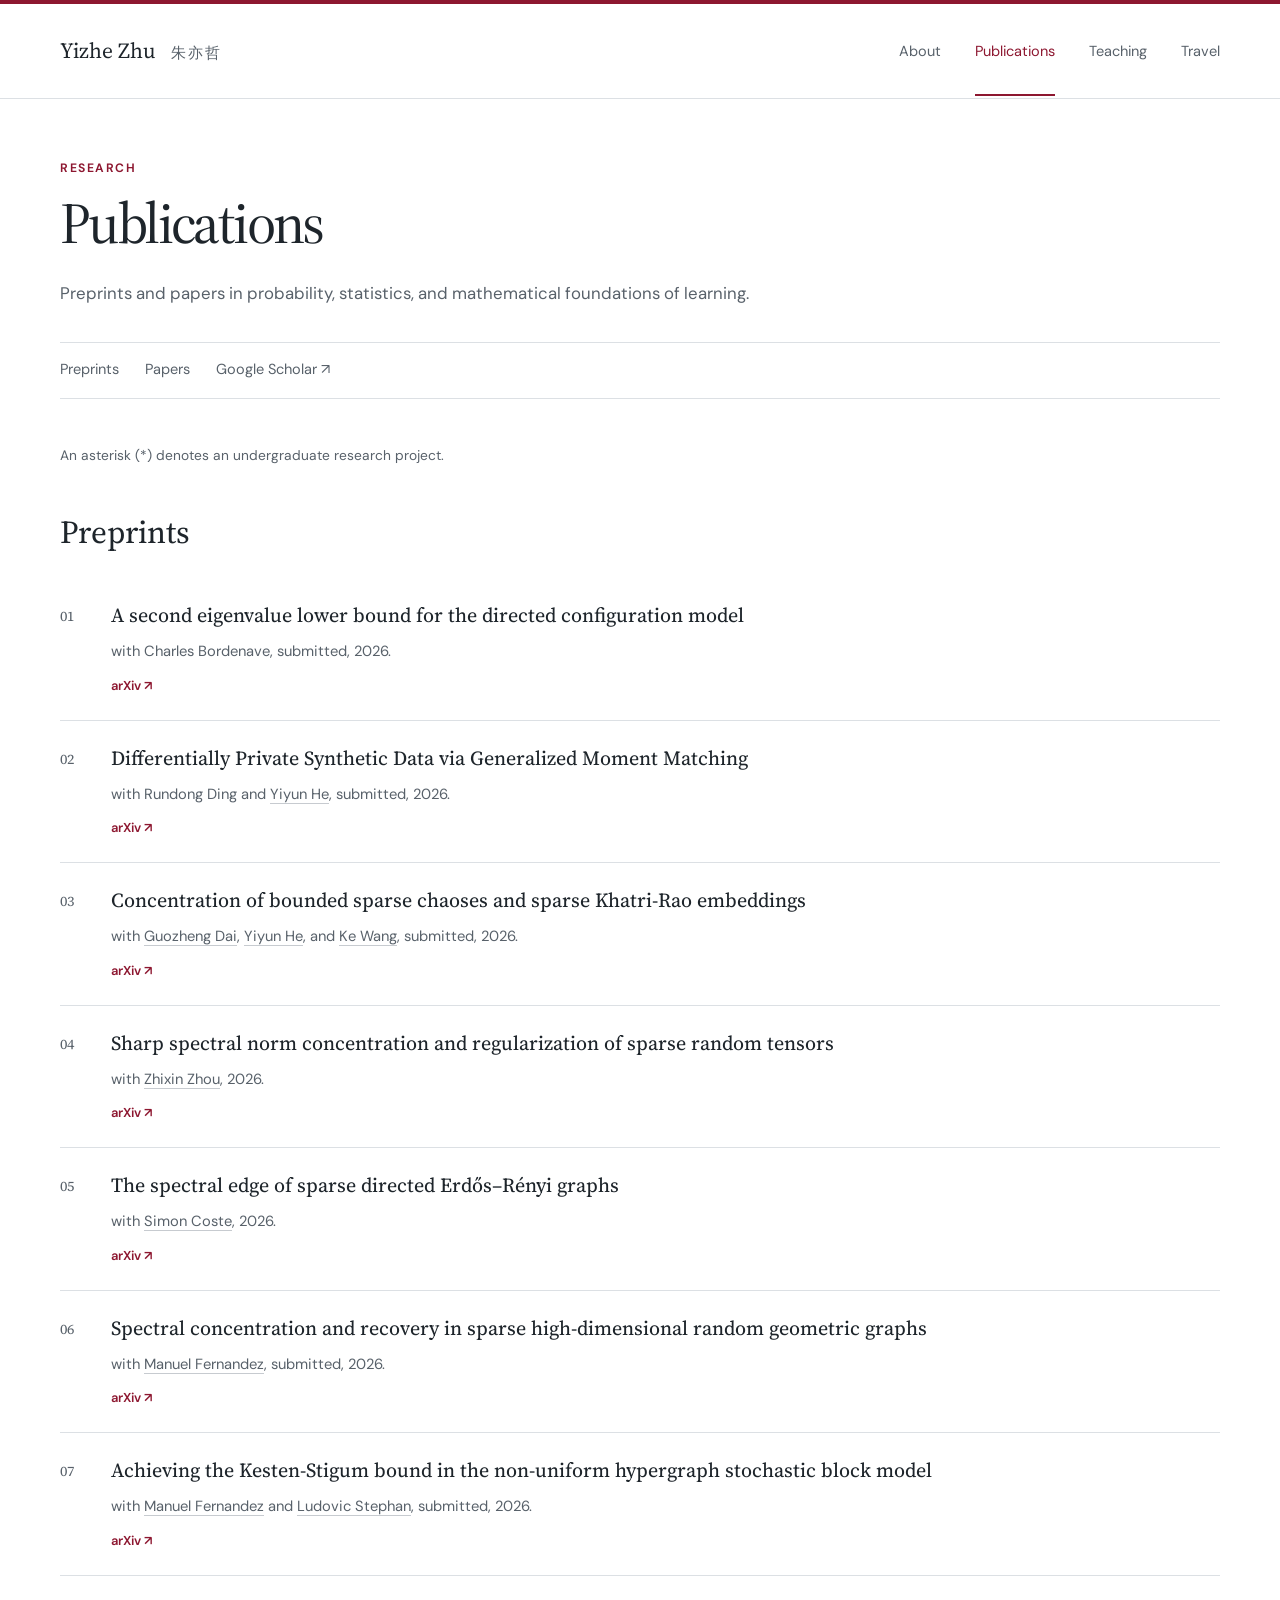
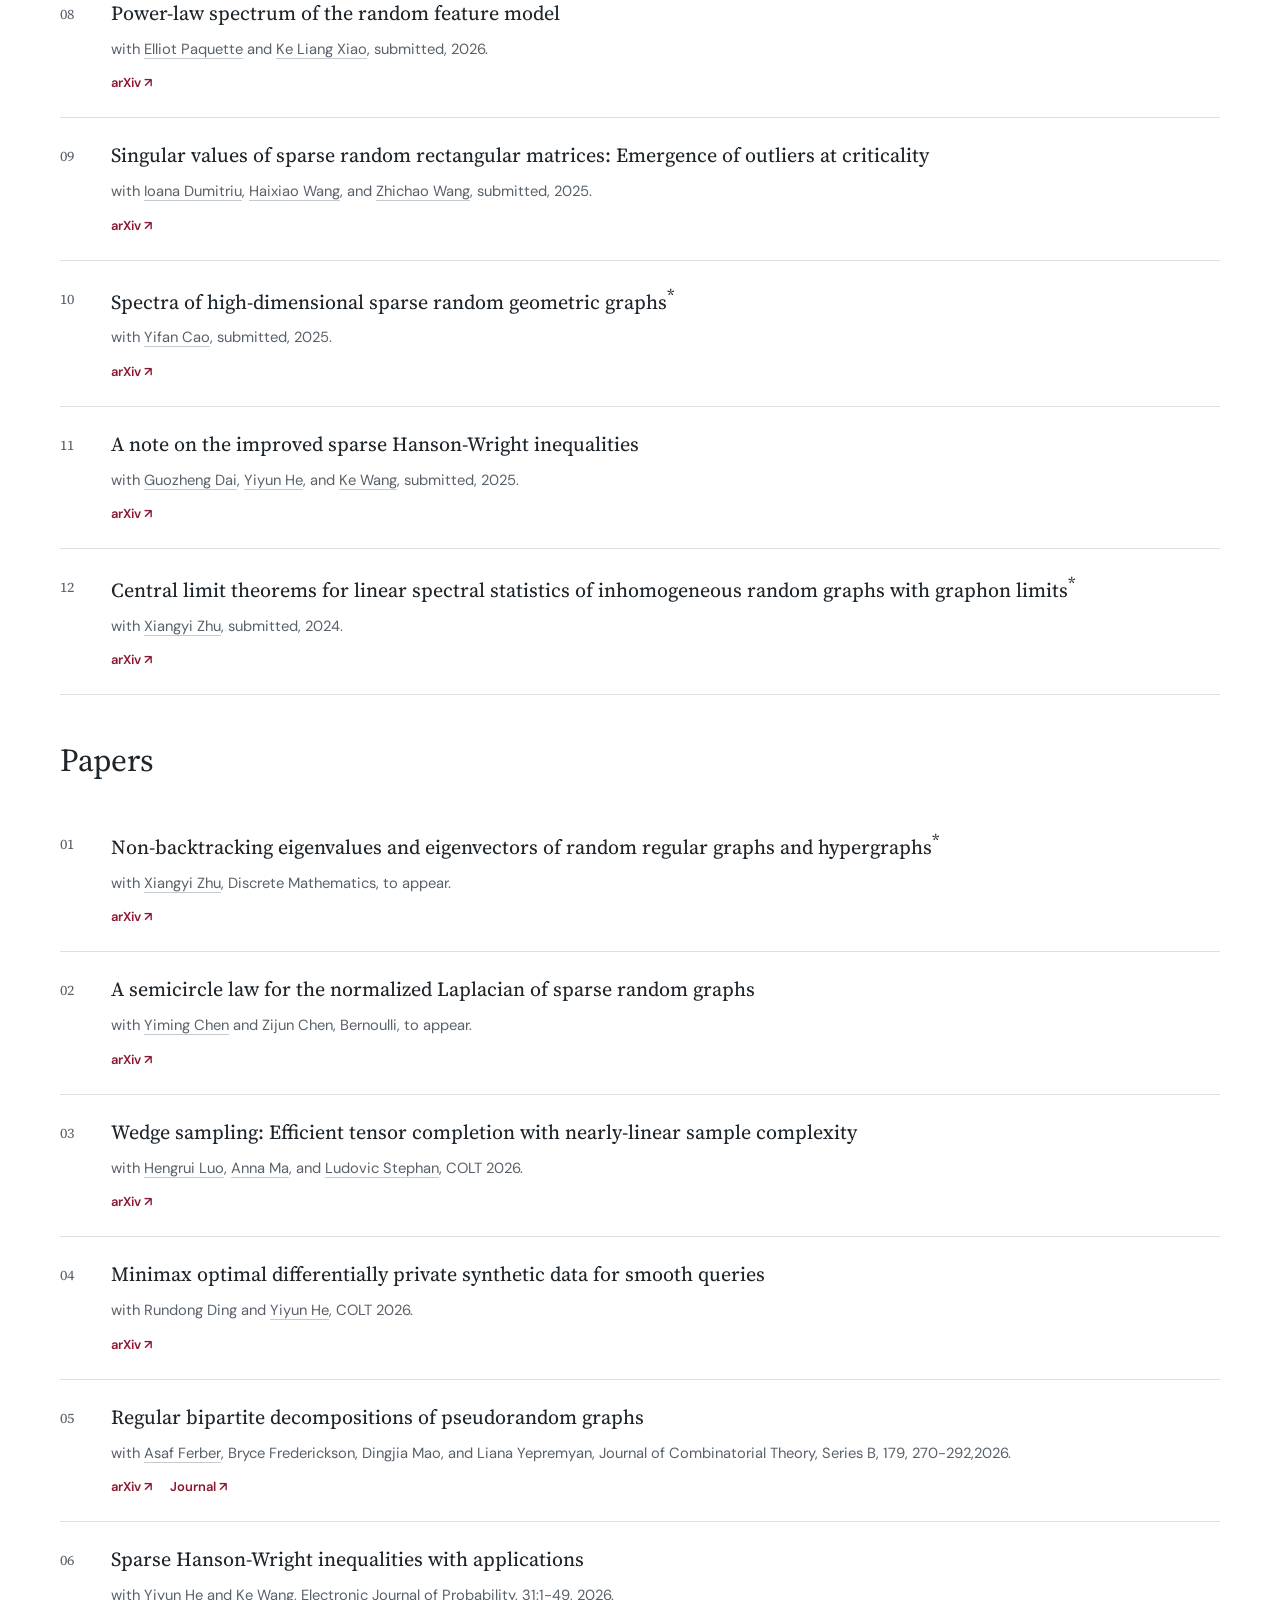
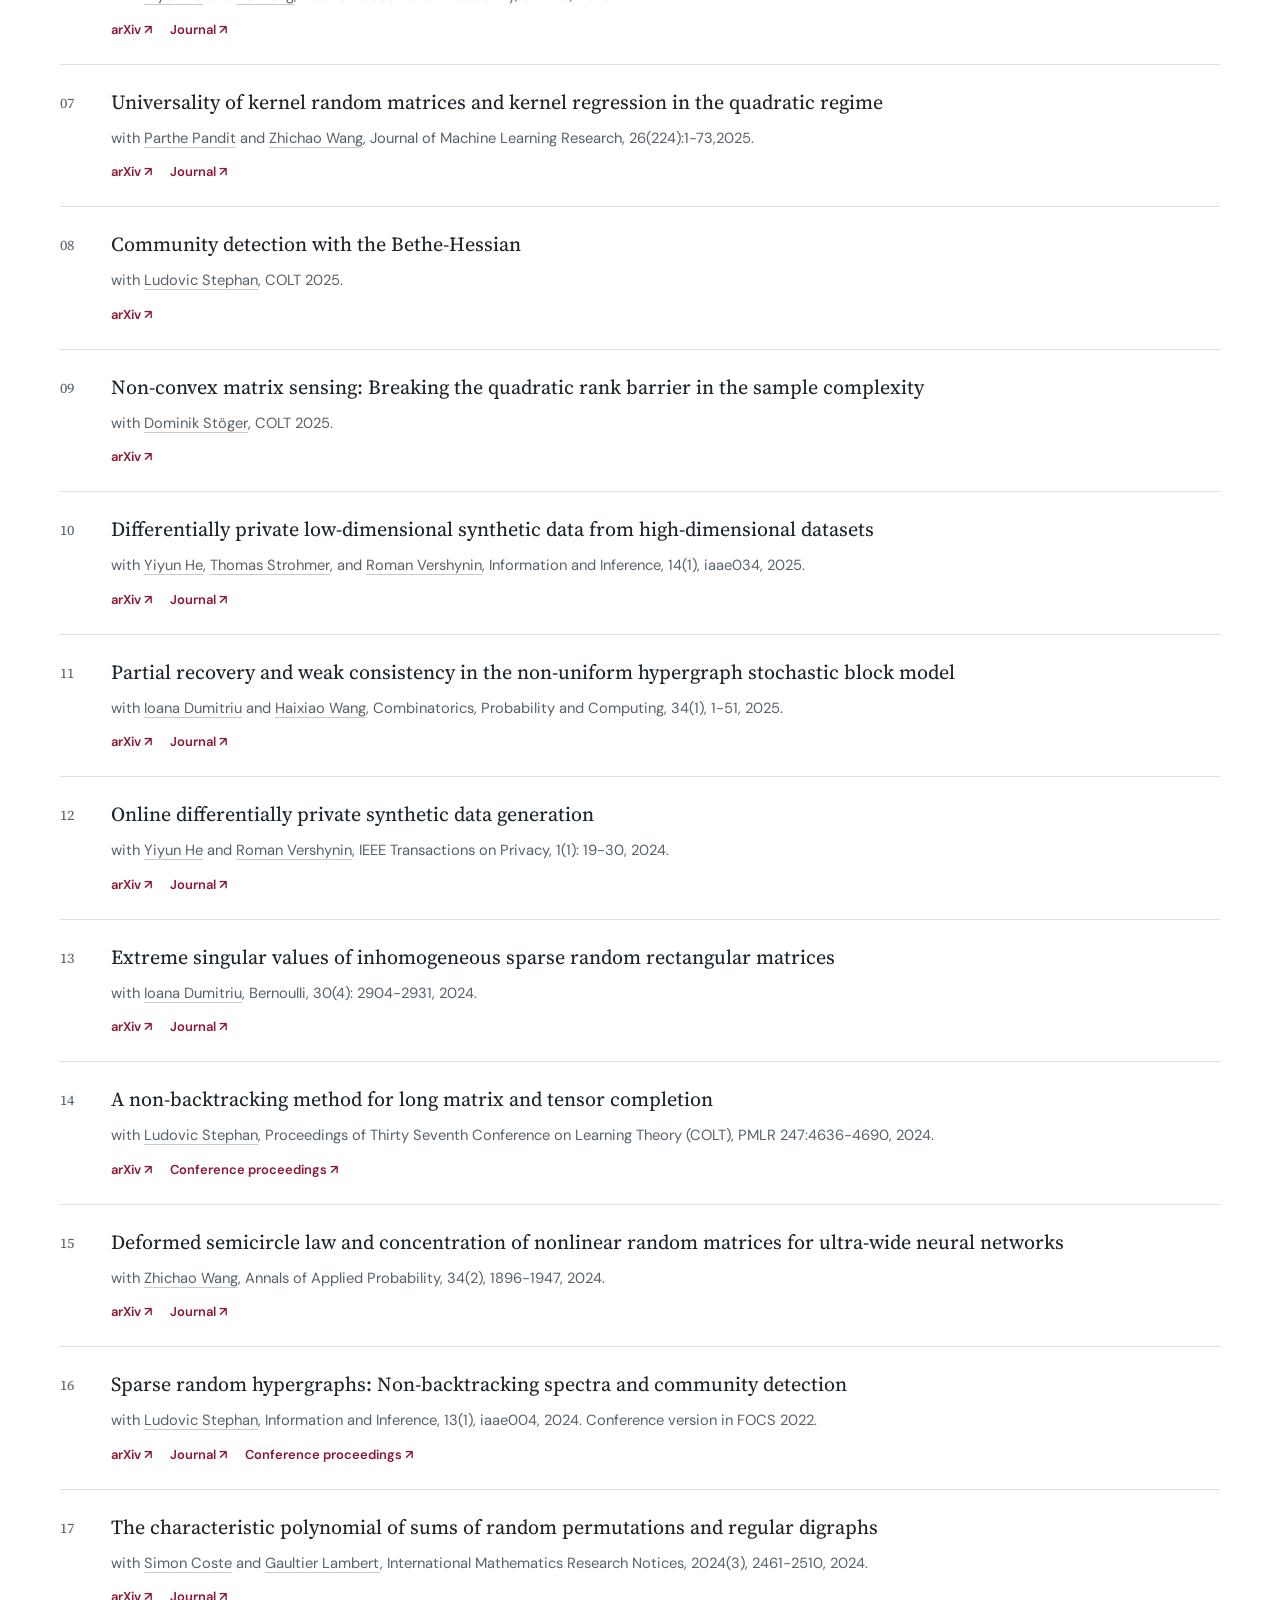
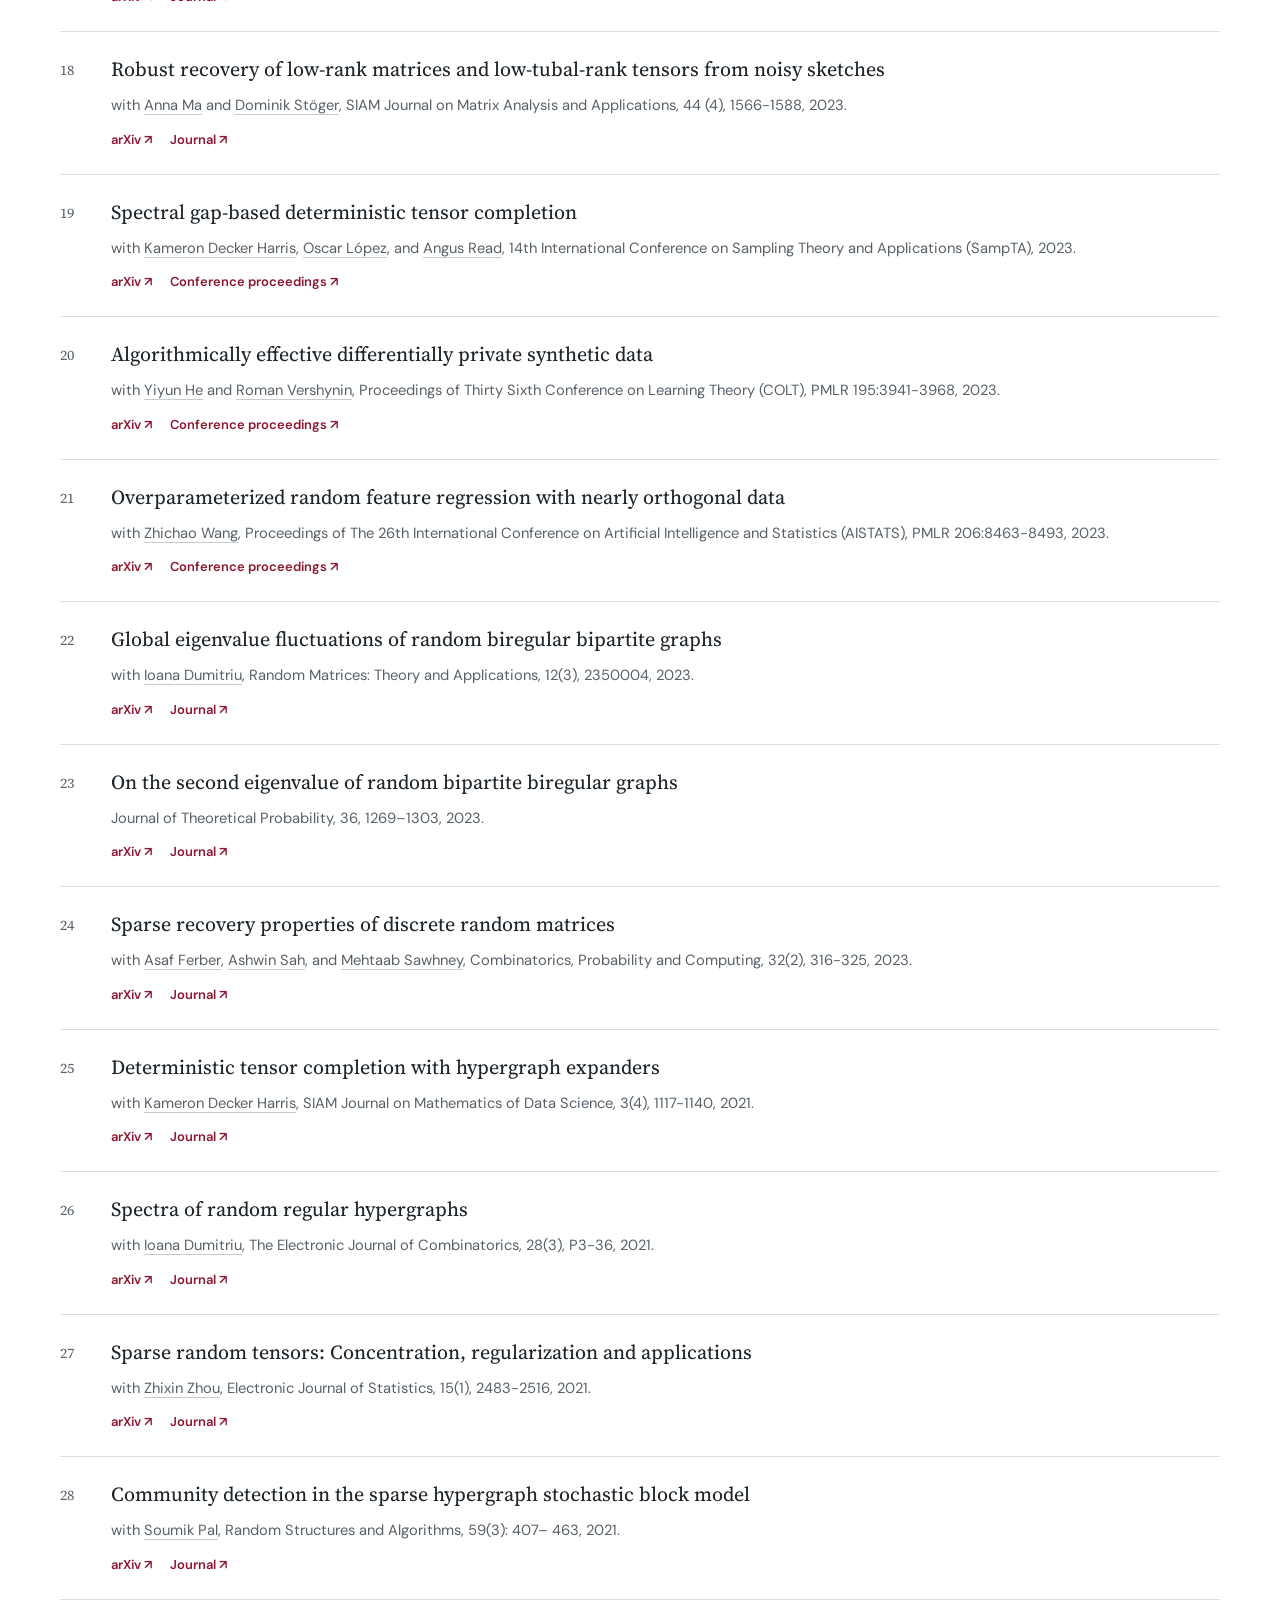
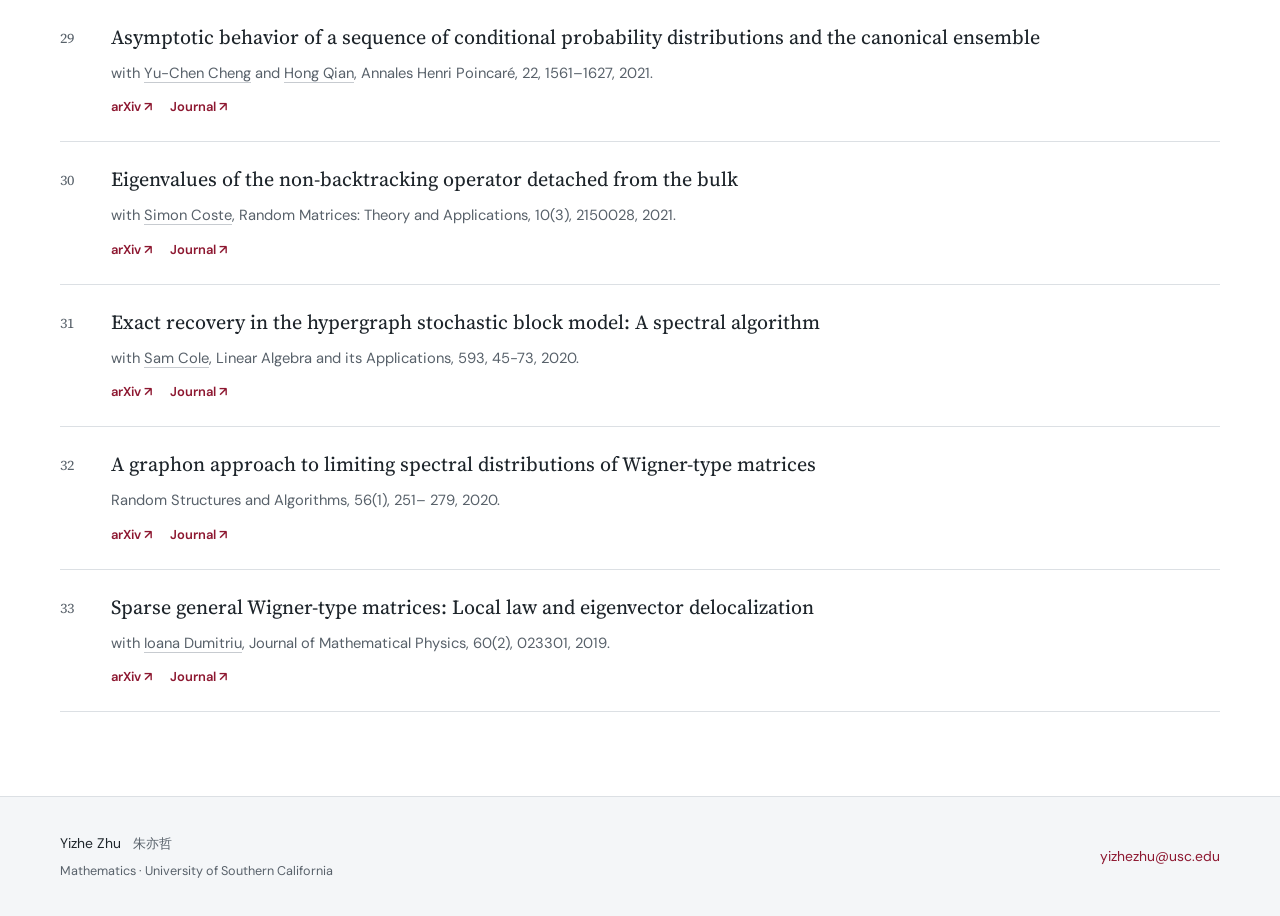
==== commit afa4e115: "Mark first two preprints as submitted" ====
--- a/publications.html
+++ b/publications.html
@@ -11,4 +11,4 @@
 <body><a class="skip-link" href="#main">Skip to content</a><header class="site-header"><div class="shell header-inner">
     <a class="wordmark" href="index.html">Yizhe Zhu <span lang="zh">朱亦哲</span></a>
     <nav aria-label="Main navigation"><a href="index.html">About</a><a href="publications.html" aria-current="page">Publications</a><a href="teaching.html">Teaching</a><a href="travel.html">Travel</a></nav>
-  </div></header><main id="main" class="shell"><div class="page-heading"><p class="eyebrow">Research</p><h1>Publications</h1><p class="lead">Preprints and papers in probability, statistics, and mathematical foundations of learning.</p></div><nav class="section-nav" aria-label="Publication sections"><a href="#preprints">Preprints</a><a href="#papers">Papers</a><a href="https://scholar.google.com/citations?hl=en&amp;user=V6KnOYUAAAAJ&amp;view_op=list_works">Google Scholar ↗</a></nav><div class="page-content"><p class="note">An asterisk (*) denotes an undergraduate research project.</p><section aria-labelledby="preprints"><h2 class="list-heading" id="preprints">Preprints</h2><ol class="publication-list"><li class="publication"><div><h3 class="paper-title"><a href="https://arxiv.org/abs/2611.07104">A second eigenvalue lower bound for the directed configuration model</a></h3><p class="paper-details">with Charles Bordenave, 2026.</p><div class="paper-resources"><a href="https://arxiv.org/abs/2611.07104">arXiv <span aria-hidden="true">↗</span></a></div></div></li><li class="publication"><div><h3 class="paper-title"><a href="https://arxiv.org/abs/2610.30196">Differentially Private Synthetic Data via Generalized Moment Matching</a></h3><p class="paper-details">with Rundong Ding and <a href="https://sites.google.com/ucsd.edu/yiyunhe/index">Yiyun He</a>, 2026.</p><div class="paper-resources"><a href="https://arxiv.org/abs/2610.30196">arXiv <span aria-hidden="true">↗</span></a></div></div></li><li class="publication"><div><h3 class="paper-title"><a href="https://arxiv.org/abs/2609.28875">Concentration of bounded sparse chaoses and sparse Khatri-Rao embeddings</a></h3><p class="paper-details">with <a href="https://www.researchgate.net/profile/Guozheng-Dai-3">Guozheng Dai</a>, <a href="https://sites.google.com/ucsd.edu/yiyunhe/index">Yiyun He</a>, and <a href="https://www.math.hkust.edu.hk/~kewang/">Ke Wang</a>, submitted, 2026.</p><div class="paper-resources"><a href="https://arxiv.org/abs/2609.28875">arXiv <span aria-hidden="true">↗</span></a></div></div></li><li class="publication"><div><h3 class="paper-title"><a href="https://arxiv.org/abs/2609.20520">Sharp spectral norm concentration and regularization of sparse random tensors</a></h3><p class="paper-details">with <a href="https://sites.google.com/view/zhixinzhou">Zhixin Zhou</a>, 2026.</p><div class="paper-resources"><a href="https://arxiv.org/abs/2609.20520">arXiv <span aria-hidden="true">↗</span></a></div></div></li><li class="publication"><div><h3 class="paper-title"><a href="https://arxiv.org/abs/2609.18369">The spectral edge of sparse directed Erdős–Rényi graphs</a></h3><p class="paper-details">with <a href="https://scoste.fr/">Simon Coste</a>, 2026.</p><div class="paper-resources"><a href="https://arxiv.org/abs/2609.18369">arXiv <span aria-hidden="true">↗</span></a></div></div></li><li class="publication"><div><h3 class="paper-title"><a href="https://arxiv.org/abs/2607.14304">Spectral concentration and recovery in sparse high-dimensional random geometric graphs</a></h3><p class="paper-details">with <a href="https://sites.google.com/view/manuelfernandezv/home">Manuel Fernandez</a>, submitted, 2026.</p><div class="paper-resources"><a href="https://arxiv.org/abs/2607.14304">arXiv <span aria-hidden="true">↗</span></a></div></div></li><li class="publication"><div><h3 class="paper-title"><a href="https://arxiv.org/abs/2604.20907">Achieving the Kesten-Stigum bound in the non-uniform hypergraph stochastic block model</a></h3><p class="paper-details">with <a href="https://sites.google.com/view/manuelfernandezv/home">Manuel Fernandez</a> and <a href="https://www.lstephan.fr/">Ludovic Stephan</a>, submitted, 2026.</p><div class="paper-resources"><a href="https://arxiv.org/abs/2604.20907">arXiv <span aria-hidden="true">↗</span></a></div></div></li><li class="publication"><div><h3 class="paper-title"><a href="https://arxiv.org/abs/2603.14578">Power-law spectrum of the random feature model</a></h3><p class="paper-details">with <a href="https://elliotpaquette.github.io/">Elliot Paquette</a> and <a href="https://openreview.net/profile?id=%7EKe_Liang_Xiao1">Ke Liang Xiao</a>, submitted, 2026.</p><div class="paper-resources"><a href="https://arxiv.org/abs/2603.14578">arXiv <span aria-hidden="true">↗</span></a></div></div></li><li class="publication"><div><h3 class="paper-title"><a href="https://arxiv.org/abs/2508.01456">Singular values of sparse random rectangular matrices: Emergence of outliers at criticality</a></h3><p class="paper-details">with <a href="https://math.ucsd.edu/people/profiles/ioana-dumitriu/">Ioana Dumitriu</a>, <a href="https://haixiaowang.github.io/">Haixiao Wang</a>, and <a href="https://mathweb.ucsd.edu/~zhw036/">Zhichao Wang</a>, submitted, 2025.</p><div class="paper-resources"><a href="https://arxiv.org/abs/2508.01456">arXiv <span aria-hidden="true">↗</span></a></div></div></li><li class="publication"><div><h3 class="paper-title"><a href="https://arxiv.org/abs/2507.06556">Spectra of high-dimensional sparse random geometric graphs</a><sup aria-label="Undergraduate research project">*</sup></h3><p class="paper-details">with <a href="https://www.linkedin.com/in/wendy-yifan-cao/">Yifan Cao</a>, submitted, 2025.</p><div class="paper-resources"><a href="https://arxiv.org/abs/2507.06556">arXiv <span aria-hidden="true">↗</span></a></div></div></li><li class="publication"><div><h3 class="paper-title"><a href="https://arxiv.org/abs/2505.20799">A note on the improved sparse Hanson-Wright inequalities</a></h3><p class="paper-details">with <a href="https://www.researchgate.net/profile/Guozheng-Dai-3">Guozheng Dai</a>, <a href="https://sites.google.com/ucsd.edu/yiyunhe/index">Yiyun He</a>, and <a href="https://www.math.hkust.edu.hk/~kewang/">Ke Wang</a>, submitted, 2025.</p><div class="paper-resources"><a href="https://arxiv.org/abs/2505.20799">arXiv <span aria-hidden="true">↗</span></a></div></div></li><li class="publication"><div><h3 class="paper-title"><a href="https://arxiv.org/abs/2412.19352">Central limit theorems for linear spectral statistics of inhomogeneous random graphs with graphon limits</a><sup aria-label="Undergraduate research project">*</sup></h3><p class="paper-details">with <a href="https://www.linkedin.com/in/xiangyi-zhu-602539239/">Xiangyi Zhu</a>, submitted, 2024.</p><div class="paper-resources"><a href="https://arxiv.org/abs/2412.19352">arXiv <span aria-hidden="true">↗</span></a></div></div></li></ol></section><section aria-labelledby="papers"><h2 class="list-heading" id="papers">Papers</h2><ol class="publication-list"><li class="publication"><div><h3 class="paper-title"><a href="https://arxiv.org/abs/2312.03300">Non-backtracking eigenvalues and eigenvectors of random regular graphs and hypergraphs</a><sup aria-label="Undergraduate research project">*</sup></h3><p class="paper-details">with <a href="https://www.linkedin.com/in/xiangyi-zhu-602539239/">Xiangyi Zhu</a>, Discrete Mathematics, to appear.</p><div class="paper-resources"><a href="https://arxiv.org/abs/2312.03300">arXiv <span aria-hidden="true">↗</span></a></div></div></li><li class="publication"><div><h3 class="paper-title"><a href="https://arxiv.org/abs/2512.20146">A semicircle law for the normalized Laplacian of sparse random graphs</a></h3><p class="paper-details">with <a href="http://english.math.pku.edu.cn/Faculty/Postdoc/CurrentPostdocs/214df5c8eb2644f29fc7078eb031bdaf.htm">Yiming Chen</a> and Zijun Chen, Bernoulli, to appear.</p><div class="paper-resources"><a href="https://arxiv.org/abs/2512.20146">arXiv <span aria-hidden="true">↗</span></a></div></div></li><li class="publication"><div><h3 class="paper-title"><a href="https://arxiv.org/abs/2602.05869">Wedge sampling: Efficient tensor completion with nearly-linear sample complexity</a></h3><p class="paper-details">with <a href="https://hrluo.github.io/HengruiLuo_Home.html">Hengrui Luo</a>, <a href="https://sites.google.com/view/annama">Anna Ma</a>, and <a href="https://www.lstephan.fr/">Ludovic Stephan</a>, COLT 2026.</p><div class="paper-resources"><a href="https://arxiv.org/abs/2602.05869">arXiv <span aria-hidden="true">↗</span></a></div></div></li><li class="publication"><div><h3 class="paper-title"><a href="https://arxiv.org/abs/2602.01607">Minimax optimal differentially private synthetic data for smooth queries</a></h3><p class="paper-details">with Rundong Ding and <a href="https://sites.google.com/ucsd.edu/yiyunhe/index">Yiyun He</a>, COLT 2026.</p><div class="paper-resources"><a href="https://arxiv.org/abs/2602.01607">arXiv <span aria-hidden="true">↗</span></a></div></div></li><li class="publication"><div><h3 class="paper-title"><a href="https://arxiv.org/abs/2410.12981">Regular bipartite decompositions of pseudorandom graphs</a></h3><p class="paper-details">with <a href="https://faculty.sites.uci.edu/asaff/">Asaf Ferber</a>, Bryce Frederickson, Dingjia Mao, and Liana Yepremyan, Journal of Combinatorial Theory, Series B, 179, 270-292,2026.</p><div class="paper-resources"><a href="https://arxiv.org/abs/2410.12981">arXiv <span aria-hidden="true">↗</span></a><a href="https://doi.org/10.1016/j.jctb.2026.04.004">Journal <span aria-hidden="true">↗</span></a></div></div></li><li class="publication"><div><h3 class="paper-title"><a href="https://arxiv.org/abs/2410.15652">Sparse Hanson-Wright inequalities with applications</a></h3><p class="paper-details">with <a href="https://scholar.google.com/citations?user=sxzaDWoAAAAJ&amp;hl=en">Yiyun He</a> and <a href="https://www.math.hkust.edu.hk/~kewang/">Ke Wang</a>, Electronic Journal of Probability, 31:1-49, 2026.</p><div class="paper-resources"><a href="https://arxiv.org/abs/2410.15652">arXiv <span aria-hidden="true">↗</span></a><a href="https://projecteuclid.org/journals/electronic-journal-of-probability/volume-31/issue-none/Sparse-Hanson-Wright-inequalities-with-applications/10.1214/26-EJP1493.full">Journal <span aria-hidden="true">↗</span></a></div></div></li><li class="publication"><div><h3 class="paper-title"><a href="https://arxiv.org/abs/2408.01062">Universality of kernel random matrices and kernel regression in the quadratic regime</a></h3><p class="paper-details">with <a href="https://parthe.github.io/">Parthe Pandit</a> and <a href="https://mathweb.ucsd.edu/~zhw036/">Zhichao Wang</a>, Journal of Machine Learning Research, 26(224):1-73,2025.</p><div class="paper-resources"><a href="https://arxiv.org/abs/2408.01062">arXiv <span aria-hidden="true">↗</span></a><a href="https://jmlr.org/papers/v26/24-1533.html">Journal <span aria-hidden="true">↗</span></a></div></div></li><li class="publication"><div><h3 class="paper-title"><a href="https://arxiv.org/abs/2411.02835">Community detection with the Bethe-Hessian</a></h3><p class="paper-details">with <a href="https://www.lstephan.fr/">Ludovic Stephan</a>, COLT 2025.</p><div class="paper-resources"><a href="https://arxiv.org/abs/2411.02835">arXiv <span aria-hidden="true">↗</span></a></div></div></li><li class="publication"><div><h3 class="paper-title"><a href="https://arxiv.org/abs/2408.13276">Non-convex matrix sensing: Breaking the quadratic rank barrier in the sample complexity</a></h3><p class="paper-details">with <a href="https://dominiksto.github.io/">Dominik Stöger</a>, COLT 2025.</p><div class="paper-resources"><a href="https://arxiv.org/abs/2408.13276">arXiv <span aria-hidden="true">↗</span></a></div></div></li><li class="publication"><div><h3 class="paper-title"><a href="https://arxiv.org/abs/2305.17148">Differentially private low-dimensional synthetic data from high-dimensional datasets</a></h3><p class="paper-details">with <a href="https://scholar.google.com/citations?user=sxzaDWoAAAAJ&amp;hl=en">Yiyun He</a>, <a href="https://www.math.ucdavis.edu/~strohmer/">Thomas Strohmer</a>, and <a href="https://www.math.uci.edu/~rvershyn/">Roman Vershynin</a>, Information and Inference, 14(1), iaae034, 2025.</p><div class="paper-resources"><a href="https://arxiv.org/abs/2305.17148">arXiv <span aria-hidden="true">↗</span></a><a href="https://academic.oup.com/imaiai/article-abstract/14/1/iaae034/7954368?redirectedFrom=fulltext">Journal <span aria-hidden="true">↗</span></a></div></div></li><li class="publication"><div><h3 class="paper-title"><a href="https://arxiv.org/abs/2112.11671">Partial recovery and weak consistency in the non-uniform hypergraph stochastic block model</a></h3><p class="paper-details">with <a href="https://math.ucsd.edu/people/profiles/ioana-dumitriu/">Ioana Dumitriu</a> and <a href="https://haixiaowang.github.io/">Haixiao Wang</a>, Combinatorics, Probability and Computing, 34(1), 1-51, 2025.</p><div class="paper-resources"><a href="https://arxiv.org/abs/2112.11671">arXiv <span aria-hidden="true">↗</span></a><a href="https://www.cambridge.org/core/journals/combinatorics-probability-and-computing/article/partial-recovery-and-weak-consistency-in-the-nonuniform-hypergraph-stochastic-block-model/575DF972CE90E358FAD6A98233199F16">Journal <span aria-hidden="true">↗</span></a></div></div></li><li class="publication"><div><h3 class="paper-title"><a href="https://arxiv.org/abs/2402.08012">Online differentially private synthetic data generation</a></h3><p class="paper-details">with <a href="https://scholar.google.com/citations?user=sxzaDWoAAAAJ&amp;hl=en">Yiyun He</a> and <a href="https://www.math.uci.edu/~rvershyn/">Roman Vershynin</a>, IEEE Transactions on Privacy, 1(1): 19-30, 2024.</p><div class="paper-resources"><a href="https://arxiv.org/abs/2402.08012">arXiv <span aria-hidden="true">↗</span></a><a href="https://ieeexplore.ieee.org/document/10736563">Journal <span aria-hidden="true">↗</span></a></div></div></li><li class="publication"><div><h3 class="paper-title"><a href="https://arxiv.org/abs/2209.12271">Extreme singular values of inhomogeneous sparse random rectangular matrices</a></h3><p class="paper-details">with <a href="https://math.ucsd.edu/people/profiles/ioana-dumitriu/">Ioana Dumitriu</a>, Bernoulli, 30(4): 2904-2931, 2024.</p><div class="paper-resources"><a href="https://arxiv.org/abs/2209.12271">arXiv <span aria-hidden="true">↗</span></a><a href="https://doi.org/10.3150/23-BEJ1699">Journal <span aria-hidden="true">↗</span></a></div></div></li><li class="publication"><div><h3 class="paper-title"><a href="https://arxiv.org/abs/2304.02077">A non-backtracking method for long matrix and tensor completion</a></h3><p class="paper-details">with <a href="https://www.lstephan.fr/">Ludovic Stephan</a>, Proceedings of Thirty Seventh Conference on Learning Theory (COLT), PMLR 247:4636-4690, 2024.</p><div class="paper-resources"><a href="https://arxiv.org/abs/2304.02077">arXiv <span aria-hidden="true">↗</span></a><a href="https://proceedings.mlr.press/v247/stephan24a.html">Conference proceedings <span aria-hidden="true">↗</span></a></div></div></li><li class="publication"><div><h3 class="paper-title"><a href="https://arxiv.org/abs/2109.09304">Deformed semicircle law and concentration of nonlinear random matrices for ultra-wide neural networks</a></h3><p class="paper-details">with <a href="https://mathweb.ucsd.edu/~zhw036/">Zhichao Wang</a>, Annals of Applied Probability, 34(2), 1896-1947, 2024.</p><div class="paper-resources"><a href="https://arxiv.org/abs/2109.09304">arXiv <span aria-hidden="true">↗</span></a><a href="https://projecteuclid.org/journals/annals-of-applied-probability/volume-34/issue-2/Deformed-semicircle-law-and-concentration-of-nonlinear-random-matrices-for/10.1214/23-AAP2010.full">Journal <span aria-hidden="true">↗</span></a></div></div></li><li class="publication"><div><h3 class="paper-title"><a href="https://arxiv.org/abs/2203.07346">Sparse random hypergraphs: Non-backtracking spectra and community detection</a></h3><p class="paper-details">with <a href="https://www.lstephan.fr/">Ludovic Stephan</a>, Information and Inference, 13(1), iaae004, 2024. Conference version in FOCS 2022.</p><div class="paper-resources"><a href="https://arxiv.org/abs/2203.07346">arXiv <span aria-hidden="true">↗</span></a><a href="https://academic.oup.com/imaiai/article/13/1/iaae004/7612025">Journal <span aria-hidden="true">↗</span></a><a href="https://ieeexplore.ieee.org/document/9996873">Conference proceedings <span aria-hidden="true">↗</span></a></div></div></li><li class="publication"><div><h3 class="paper-title"><a href="https://arxiv.org/abs/2204.00524">The characteristic polynomial of sums of random permutations and regular digraphs</a></h3><p class="paper-details">with <a href="https://scoste.fr/">Simon Coste</a> and <a href="http://user.math.uzh.ch/gaultier/">Gaultier Lambert</a>, International Mathematics Research Notices, 2024(3), 2461-2510, 2024.</p><div class="paper-resources"><a href="https://arxiv.org/abs/2204.00524">arXiv <span aria-hidden="true">↗</span></a><a href="https://academic.oup.com/imrn/advance-article/doi/10.1093/imrn/rnad182/7242548">Journal <span aria-hidden="true">↗</span></a></div></div></li><li class="publication"><div><h3 class="paper-title"><a href="https://arxiv.org/abs/2206.00803">Robust recovery of low-rank matrices and low-tubal-rank tensors from noisy sketches</a></h3><p class="paper-details">with <a href="https://sites.google.com/view/annama">Anna Ma</a> and <a href="https://dominiksto.github.io/">Dominik Stöger</a>, SIAM Journal on Matrix Analysis and Applications, 44 (4), 1566-1588, 2023.</p><div class="paper-resources"><a href="https://arxiv.org/abs/2206.00803">arXiv <span aria-hidden="true">↗</span></a><a href="https://epubs.siam.org/doi/full/10.1137/22M150071X">Journal <span aria-hidden="true">↗</span></a></div></div></li><li class="publication"><div><h3 class="paper-title"><a href="https://arxiv.org/abs/2306.06262">Spectral gap-based deterministic tensor completion</a></h3><p class="paper-details">with <a href="https://glomerul.us/">Kameron Decker Harris</a>, <a href="https://www.fau.edu/hboi/research/ocean-engineering/team/">Oscar López</a>, and <a href="https://www.linkedin.com/in/angus-read">Angus Read</a>, 14th International Conference on Sampling Theory and Applications (SampTA), 2023.</p><div class="paper-resources"><a href="https://arxiv.org/abs/2306.06262">arXiv <span aria-hidden="true">↗</span></a><a href="https://ieeexplore.ieee.org/document/10301415">Conference proceedings <span aria-hidden="true">↗</span></a></div></div></li><li class="publication"><div><h3 class="paper-title"><a href="https://arxiv.org/abs/2302.05552">Algorithmically effective differentially private synthetic data</a></h3><p class="paper-details">with <a href="https://www.math.uci.edu/node/36800">Yiyun He</a> and <a href="https://www.math.uci.edu/~rvershyn/">Roman Vershynin</a>, Proceedings of Thirty Sixth Conference on Learning Theory (COLT), PMLR 195:3941-3968, 2023.</p><div class="paper-resources"><a href="https://arxiv.org/abs/2302.05552">arXiv <span aria-hidden="true">↗</span></a><a href="https://proceedings.mlr.press/v195/he23a.html">Conference proceedings <span aria-hidden="true">↗</span></a></div></div></li><li class="publication"><div><h3 class="paper-title"><a href="https://arxiv.org/abs/2211.06077">Overparameterized random feature regression with nearly orthogonal data</a></h3><p class="paper-details">with <a href="https://mathweb.ucsd.edu/~zhw036/">Zhichao Wang</a>, Proceedings of The 26th International Conference on Artificial Intelligence and Statistics (AISTATS), PMLR 206:8463-8493, 2023.</p><div class="paper-resources"><a href="https://arxiv.org/abs/2211.06077">arXiv <span aria-hidden="true">↗</span></a><a href="https://proceedings.mlr.press/v206/wang23m.html">Conference proceedings <span aria-hidden="true">↗</span></a></div></div></li><li class="publication"><div><h3 class="paper-title"><a href="https://arxiv.org/abs/2008.11760">Global eigenvalue fluctuations of random biregular bipartite graphs</a></h3><p class="paper-details">with <a href="https://math.ucsd.edu/people/profiles/ioana-dumitriu/">Ioana Dumitriu</a>, Random Matrices: Theory and Applications, 12(3), 2350004, 2023.</p><div class="paper-resources"><a href="https://arxiv.org/abs/2008.11760">arXiv <span aria-hidden="true">↗</span></a><a href="https://www.worldscientific.com/doi/10.1142/S2010326323500041">Journal <span aria-hidden="true">↗</span></a></div></div></li><li class="publication"><div><h3 class="paper-title"><a href="https://arxiv.org/abs/2005.08103">On the second eigenvalue of random bipartite biregular graphs</a></h3><p class="paper-details">Journal of Theoretical Probability, 36, 1269–1303, 2023.</p><div class="paper-resources"><a href="https://arxiv.org/abs/2005.08103">arXiv <span aria-hidden="true">↗</span></a><a href="https://link.springer.com/article/10.1007/s10959-022-01190-0">Journal <span aria-hidden="true">↗</span></a></div></div></li><li class="publication"><div><h3 class="paper-title"><a href="http://arxiv.org/abs/2203.06115">Sparse recovery properties of discrete random matrices</a></h3><p class="paper-details">with <a href="https://faculty.sites.uci.edu/asaff/">Asaf Ferber</a>, <a href="http://www.mit.edu/~asah/">Ashwin Sah</a>, and <a href="http://www.mit.edu/~msawhney/">Mehtaab Sawhney</a>, Combinatorics, Probability and Computing, 32(2), 316-325, 2023.</p><div class="paper-resources"><a href="http://arxiv.org/abs/2203.06115">arXiv <span aria-hidden="true">↗</span></a><a href="https://www.cambridge.org/core/journals/combinatorics-probability-and-computing/article/sparse-recovery-properties-of-discrete-random-matrices/654DC865362DE107A143C1C98E4F3732">Journal <span aria-hidden="true">↗</span></a></div></div></li><li class="publication"><div><h3 class="paper-title"><a href="https://arxiv.org/abs/1910.10692">Deterministic tensor completion with hypergraph expanders</a></h3><p class="paper-details">with <a href="https://glomerul.us/">Kameron Decker Harris</a>, SIAM Journal on Mathematics of Data Science, 3(4), 1117-1140, 2021.</p><div class="paper-resources"><a href="https://arxiv.org/abs/1910.10692">arXiv <span aria-hidden="true">↗</span></a><a href="https://doi.org/10.1137/20M1379745">Journal <span aria-hidden="true">↗</span></a></div></div></li><li class="publication"><div><h3 class="paper-title"><a href="https://arxiv.org/abs/1905.06487">Spectra of random regular hypergraphs</a></h3><p class="paper-details">with <a href="https://math.ucsd.edu/people/profiles/ioana-dumitriu/">Ioana Dumitriu</a>, The Electronic Journal of Combinatorics, 28(3), P3-36, 2021.</p><div class="paper-resources"><a href="https://arxiv.org/abs/1905.06487">arXiv <span aria-hidden="true">↗</span></a><a href="https://www.combinatorics.org/ojs/index.php/eljc/article/view/v28i3p36">Journal <span aria-hidden="true">↗</span></a></div></div></li><li class="publication"><div><h3 class="paper-title"><a href="https://arxiv.org/abs/1911.09063">Sparse random tensors: Concentration, regularization and applications</a></h3><p class="paper-details">with <a href="https://www.cb.cityu.edu.hk/staff/zhixzhou/">Zhixin Zhou</a>, Electronic Journal of Statistics, 15(1), 2483-2516, 2021.</p><div class="paper-resources"><a href="https://arxiv.org/abs/1911.09063">arXiv <span aria-hidden="true">↗</span></a><a href="https://projecteuclid.org/journals/electronic-journal-of-statistics/volume-15/issue-1/Sparse-random-tensors-Concentration-regularization-and-applications/10.1214/21-EJS1838.full">Journal <span aria-hidden="true">↗</span></a></div></div></li><li class="publication"><div><h3 class="paper-title"><a href="https://arxiv.org/abs/1904.05981">Community detection in the sparse hypergraph stochastic block model</a></h3><p class="paper-details">with <a href="http://sites.math.washington.edu/~soumik/">Soumik Pal</a>, Random Structures and Algorithms, 59(3): 407– 463, 2021.</p><div class="paper-resources"><a href="https://arxiv.org/abs/1904.05981">arXiv <span aria-hidden="true">↗</span></a><a href="https://onlinelibrary.wiley.com/doi/full/10.1002/rsa.21006">Journal <span aria-hidden="true">↗</span></a></div></div></li><li class="publication"><div><h3 class="paper-title"><a href="https://arxiv.org/abs/1912.11137">Asymptotic behavior of a sequence of conditional probability distributions and the canonical ensemble</a></h3><p class="paper-details">with <a href="http://michorlab.dfci.harvard.edu/index.php/people/yu-chen-cheng">Yu-Chen Cheng</a> and <a href="https://amath.washington.edu/people/hong-qian">Hong Qian</a>, Annales Henri Poincaré, 22, 1561–1627, 2021.</p><div class="paper-resources"><a href="https://arxiv.org/abs/1912.11137">arXiv <span aria-hidden="true">↗</span></a><a href="https://link.springer.com/article/10.1007/s00023-020-01011-2">Journal <span aria-hidden="true">↗</span></a></div></div></li><li class="publication"><div><h3 class="paper-title"><a href="https://arxiv.org/abs/1907.05603">Eigenvalues of the non-backtracking operator detached from the bulk</a></h3><p class="paper-details">with <a href="https://scoste.fr/">Simon Coste</a>, Random Matrices: Theory and Applications, 10(3), 2150028, 2021.</p><div class="paper-resources"><a href="https://arxiv.org/abs/1907.05603">arXiv <span aria-hidden="true">↗</span></a><a href="https://www.worldscientific.com/doi/abs/10.1142/S2010326321500283">Journal <span aria-hidden="true">↗</span></a></div></div></li><li class="publication"><div><h3 class="paper-title"><a href="https://arxiv.org/abs/1811.06931">Exact recovery in the hypergraph stochastic block model: A spectral algorithm</a></h3><p class="paper-details">with <a href="https://sites.google.com/view/smpcole">Sam Cole</a>, Linear Algebra and its Applications, 593, 45-73, 2020.</p><div class="paper-resources"><a href="https://arxiv.org/abs/1811.06931">arXiv <span aria-hidden="true">↗</span></a><a href="https://doi.org/10.1016/j.laa.2020.01.039">Journal <span aria-hidden="true">↗</span></a></div></div></li><li class="publication"><div><h3 class="paper-title"><a href="https://arxiv.org/abs/1806.11246">A graphon approach to limiting spectral distributions of Wigner-type matrices</a></h3><p class="paper-details">Random Structures and Algorithms, 56(1), 251– 279, 2020.</p><div class="paper-resources"><a href="https://arxiv.org/abs/1806.11246">arXiv <span aria-hidden="true">↗</span></a><a href="https://onlinelibrary.wiley.com/doi/abs/10.1002/rsa.20894">Journal <span aria-hidden="true">↗</span></a></div></div></li><li class="publication"><div><h3 class="paper-title"><a href="https://arxiv.org/abs/1808.07611">Sparse general Wigner-type matrices: Local law and eigenvector delocalization</a></h3><p class="paper-details">with <a href="https://math.ucsd.edu/people/profiles/ioana-dumitriu/">Ioana Dumitriu</a>, Journal of Mathematical Physics, 60(2), 023301, 2019.</p><div class="paper-resources"><a href="https://arxiv.org/abs/1808.07611">arXiv <span aria-hidden="true">↗</span></a><a href="https://aip.scitation.org/doi/10.1063/1.5053613">Journal <span aria-hidden="true">↗</span></a></div></div></li></ol></section></div></main><footer class="site-footer"><div class="shell footer-inner"><p>Yizhe Zhu <span lang="zh">朱亦哲</span><span class="footer-affiliation">Mathematics · University of Southern California</span></p><a href="mailto:yizhezhu@usc.edu">yizhezhu@usc.edu</a></div></footer></body></html>
+  </div></header><main id="main" class="shell"><div class="page-heading"><p class="eyebrow">Research</p><h1>Publications</h1><p class="lead">Preprints and papers in probability, statistics, and mathematical foundations of learning.</p></div><nav class="section-nav" aria-label="Publication sections"><a href="#preprints">Preprints</a><a href="#papers">Papers</a><a href="https://scholar.google.com/citations?hl=en&amp;user=V6KnOYUAAAAJ&amp;view_op=list_works">Google Scholar ↗</a></nav><div class="page-content"><p class="note">An asterisk (*) denotes an undergraduate research project.</p><section aria-labelledby="preprints"><h2 class="list-heading" id="preprints">Preprints</h2><ol class="publication-list"><li class="publication"><div><h3 class="paper-title"><a href="https://arxiv.org/abs/2611.07104">A second eigenvalue lower bound for the directed configuration model</a></h3><p class="paper-details">with Charles Bordenave, submitted, 2026.</p><div class="paper-resources"><a href="https://arxiv.org/abs/2611.07104">arXiv <span aria-hidden="true">↗</span></a></div></div></li><li class="publication"><div><h3 class="paper-title"><a href="https://arxiv.org/abs/2610.30196">Differentially Private Synthetic Data via Generalized Moment Matching</a></h3><p class="paper-details">with Rundong Ding and <a href="https://sites.google.com/ucsd.edu/yiyunhe/index">Yiyun He</a>, submitted, 2026.</p><div class="paper-resources"><a href="https://arxiv.org/abs/2610.30196">arXiv <span aria-hidden="true">↗</span></a></div></div></li><li class="publication"><div><h3 class="paper-title"><a href="https://arxiv.org/abs/2609.28875">Concentration of bounded sparse chaoses and sparse Khatri-Rao embeddings</a></h3><p class="paper-details">with <a href="https://www.researchgate.net/profile/Guozheng-Dai-3">Guozheng Dai</a>, <a href="https://sites.google.com/ucsd.edu/yiyunhe/index">Yiyun He</a>, and <a href="https://www.math.hkust.edu.hk/~kewang/">Ke Wang</a>, submitted, 2026.</p><div class="paper-resources"><a href="https://arxiv.org/abs/2609.28875">arXiv <span aria-hidden="true">↗</span></a></div></div></li><li class="publication"><div><h3 class="paper-title"><a href="https://arxiv.org/abs/2609.20520">Sharp spectral norm concentration and regularization of sparse random tensors</a></h3><p class="paper-details">with <a href="https://sites.google.com/view/zhixinzhou">Zhixin Zhou</a>, 2026.</p><div class="paper-resources"><a href="https://arxiv.org/abs/2609.20520">arXiv <span aria-hidden="true">↗</span></a></div></div></li><li class="publication"><div><h3 class="paper-title"><a href="https://arxiv.org/abs/2609.18369">The spectral edge of sparse directed Erdős–Rényi graphs</a></h3><p class="paper-details">with <a href="https://scoste.fr/">Simon Coste</a>, 2026.</p><div class="paper-resources"><a href="https://arxiv.org/abs/2609.18369">arXiv <span aria-hidden="true">↗</span></a></div></div></li><li class="publication"><div><h3 class="paper-title"><a href="https://arxiv.org/abs/2607.14304">Spectral concentration and recovery in sparse high-dimensional random geometric graphs</a></h3><p class="paper-details">with <a href="https://sites.google.com/view/manuelfernandezv/home">Manuel Fernandez</a>, submitted, 2026.</p><div class="paper-resources"><a href="https://arxiv.org/abs/2607.14304">arXiv <span aria-hidden="true">↗</span></a></div></div></li><li class="publication"><div><h3 class="paper-title"><a href="https://arxiv.org/abs/2604.20907">Achieving the Kesten-Stigum bound in the non-uniform hypergraph stochastic block model</a></h3><p class="paper-details">with <a href="https://sites.google.com/view/manuelfernandezv/home">Manuel Fernandez</a> and <a href="https://www.lstephan.fr/">Ludovic Stephan</a>, submitted, 2026.</p><div class="paper-resources"><a href="https://arxiv.org/abs/2604.20907">arXiv <span aria-hidden="true">↗</span></a></div></div></li><li class="publication"><div><h3 class="paper-title"><a href="https://arxiv.org/abs/2603.14578">Power-law spectrum of the random feature model</a></h3><p class="paper-details">with <a href="https://elliotpaquette.github.io/">Elliot Paquette</a> and <a href="https://openreview.net/profile?id=%7EKe_Liang_Xiao1">Ke Liang Xiao</a>, submitted, 2026.</p><div class="paper-resources"><a href="https://arxiv.org/abs/2603.14578">arXiv <span aria-hidden="true">↗</span></a></div></div></li><li class="publication"><div><h3 class="paper-title"><a href="https://arxiv.org/abs/2508.01456">Singular values of sparse random rectangular matrices: Emergence of outliers at criticality</a></h3><p class="paper-details">with <a href="https://math.ucsd.edu/people/profiles/ioana-dumitriu/">Ioana Dumitriu</a>, <a href="https://haixiaowang.github.io/">Haixiao Wang</a>, and <a href="https://mathweb.ucsd.edu/~zhw036/">Zhichao Wang</a>, submitted, 2025.</p><div class="paper-resources"><a href="https://arxiv.org/abs/2508.01456">arXiv <span aria-hidden="true">↗</span></a></div></div></li><li class="publication"><div><h3 class="paper-title"><a href="https://arxiv.org/abs/2507.06556">Spectra of high-dimensional sparse random geometric graphs</a><sup aria-label="Undergraduate research project">*</sup></h3><p class="paper-details">with <a href="https://www.linkedin.com/in/wendy-yifan-cao/">Yifan Cao</a>, submitted, 2025.</p><div class="paper-resources"><a href="https://arxiv.org/abs/2507.06556">arXiv <span aria-hidden="true">↗</span></a></div></div></li><li class="publication"><div><h3 class="paper-title"><a href="https://arxiv.org/abs/2505.20799">A note on the improved sparse Hanson-Wright inequalities</a></h3><p class="paper-details">with <a href="https://www.researchgate.net/profile/Guozheng-Dai-3">Guozheng Dai</a>, <a href="https://sites.google.com/ucsd.edu/yiyunhe/index">Yiyun He</a>, and <a href="https://www.math.hkust.edu.hk/~kewang/">Ke Wang</a>, submitted, 2025.</p><div class="paper-resources"><a href="https://arxiv.org/abs/2505.20799">arXiv <span aria-hidden="true">↗</span></a></div></div></li><li class="publication"><div><h3 class="paper-title"><a href="https://arxiv.org/abs/2412.19352">Central limit theorems for linear spectral statistics of inhomogeneous random graphs with graphon limits</a><sup aria-label="Undergraduate research project">*</sup></h3><p class="paper-details">with <a href="https://www.linkedin.com/in/xiangyi-zhu-602539239/">Xiangyi Zhu</a>, submitted, 2024.</p><div class="paper-resources"><a href="https://arxiv.org/abs/2412.19352">arXiv <span aria-hidden="true">↗</span></a></div></div></li></ol></section><section aria-labelledby="papers"><h2 class="list-heading" id="papers">Papers</h2><ol class="publication-list"><li class="publication"><div><h3 class="paper-title"><a href="https://arxiv.org/abs/2312.03300">Non-backtracking eigenvalues and eigenvectors of random regular graphs and hypergraphs</a><sup aria-label="Undergraduate research project">*</sup></h3><p class="paper-details">with <a href="https://www.linkedin.com/in/xiangyi-zhu-602539239/">Xiangyi Zhu</a>, Discrete Mathematics, to appear.</p><div class="paper-resources"><a href="https://arxiv.org/abs/2312.03300">arXiv <span aria-hidden="true">↗</span></a></div></div></li><li class="publication"><div><h3 class="paper-title"><a href="https://arxiv.org/abs/2512.20146">A semicircle law for the normalized Laplacian of sparse random graphs</a></h3><p class="paper-details">with <a href="http://english.math.pku.edu.cn/Faculty/Postdoc/CurrentPostdocs/214df5c8eb2644f29fc7078eb031bdaf.htm">Yiming Chen</a> and Zijun Chen, Bernoulli, to appear.</p><div class="paper-resources"><a href="https://arxiv.org/abs/2512.20146">arXiv <span aria-hidden="true">↗</span></a></div></div></li><li class="publication"><div><h3 class="paper-title"><a href="https://arxiv.org/abs/2602.05869">Wedge sampling: Efficient tensor completion with nearly-linear sample complexity</a></h3><p class="paper-details">with <a href="https://hrluo.github.io/HengruiLuo_Home.html">Hengrui Luo</a>, <a href="https://sites.google.com/view/annama">Anna Ma</a>, and <a href="https://www.lstephan.fr/">Ludovic Stephan</a>, COLT 2026.</p><div class="paper-resources"><a href="https://arxiv.org/abs/2602.05869">arXiv <span aria-hidden="true">↗</span></a></div></div></li><li class="publication"><div><h3 class="paper-title"><a href="https://arxiv.org/abs/2602.01607">Minimax optimal differentially private synthetic data for smooth queries</a></h3><p class="paper-details">with Rundong Ding and <a href="https://sites.google.com/ucsd.edu/yiyunhe/index">Yiyun He</a>, COLT 2026.</p><div class="paper-resources"><a href="https://arxiv.org/abs/2602.01607">arXiv <span aria-hidden="true">↗</span></a></div></div></li><li class="publication"><div><h3 class="paper-title"><a href="https://arxiv.org/abs/2410.12981">Regular bipartite decompositions of pseudorandom graphs</a></h3><p class="paper-details">with <a href="https://faculty.sites.uci.edu/asaff/">Asaf Ferber</a>, Bryce Frederickson, Dingjia Mao, and Liana Yepremyan, Journal of Combinatorial Theory, Series B, 179, 270-292,2026.</p><div class="paper-resources"><a href="https://arxiv.org/abs/2410.12981">arXiv <span aria-hidden="true">↗</span></a><a href="https://doi.org/10.1016/j.jctb.2026.04.004">Journal <span aria-hidden="true">↗</span></a></div></div></li><li class="publication"><div><h3 class="paper-title"><a href="https://arxiv.org/abs/2410.15652">Sparse Hanson-Wright inequalities with applications</a></h3><p class="paper-details">with <a href="https://scholar.google.com/citations?user=sxzaDWoAAAAJ&amp;hl=en">Yiyun He</a> and <a href="https://www.math.hkust.edu.hk/~kewang/">Ke Wang</a>, Electronic Journal of Probability, 31:1-49, 2026.</p><div class="paper-resources"><a href="https://arxiv.org/abs/2410.15652">arXiv <span aria-hidden="true">↗</span></a><a href="https://projecteuclid.org/journals/electronic-journal-of-probability/volume-31/issue-none/Sparse-Hanson-Wright-inequalities-with-applications/10.1214/26-EJP1493.full">Journal <span aria-hidden="true">↗</span></a></div></div></li><li class="publication"><div><h3 class="paper-title"><a href="https://arxiv.org/abs/2408.01062">Universality of kernel random matrices and kernel regression in the quadratic regime</a></h3><p class="paper-details">with <a href="https://parthe.github.io/">Parthe Pandit</a> and <a href="https://mathweb.ucsd.edu/~zhw036/">Zhichao Wang</a>, Journal of Machine Learning Research, 26(224):1-73,2025.</p><div class="paper-resources"><a href="https://arxiv.org/abs/2408.01062">arXiv <span aria-hidden="true">↗</span></a><a href="https://jmlr.org/papers/v26/24-1533.html">Journal <span aria-hidden="true">↗</span></a></div></div></li><li class="publication"><div><h3 class="paper-title"><a href="https://arxiv.org/abs/2411.02835">Community detection with the Bethe-Hessian</a></h3><p class="paper-details">with <a href="https://www.lstephan.fr/">Ludovic Stephan</a>, COLT 2025.</p><div class="paper-resources"><a href="https://arxiv.org/abs/2411.02835">arXiv <span aria-hidden="true">↗</span></a></div></div></li><li class="publication"><div><h3 class="paper-title"><a href="https://arxiv.org/abs/2408.13276">Non-convex matrix sensing: Breaking the quadratic rank barrier in the sample complexity</a></h3><p class="paper-details">with <a href="https://dominiksto.github.io/">Dominik Stöger</a>, COLT 2025.</p><div class="paper-resources"><a href="https://arxiv.org/abs/2408.13276">arXiv <span aria-hidden="true">↗</span></a></div></div></li><li class="publication"><div><h3 class="paper-title"><a href="https://arxiv.org/abs/2305.17148">Differentially private low-dimensional synthetic data from high-dimensional datasets</a></h3><p class="paper-details">with <a href="https://scholar.google.com/citations?user=sxzaDWoAAAAJ&amp;hl=en">Yiyun He</a>, <a href="https://www.math.ucdavis.edu/~strohmer/">Thomas Strohmer</a>, and <a href="https://www.math.uci.edu/~rvershyn/">Roman Vershynin</a>, Information and Inference, 14(1), iaae034, 2025.</p><div class="paper-resources"><a href="https://arxiv.org/abs/2305.17148">arXiv <span aria-hidden="true">↗</span></a><a href="https://academic.oup.com/imaiai/article-abstract/14/1/iaae034/7954368?redirectedFrom=fulltext">Journal <span aria-hidden="true">↗</span></a></div></div></li><li class="publication"><div><h3 class="paper-title"><a href="https://arxiv.org/abs/2112.11671">Partial recovery and weak consistency in the non-uniform hypergraph stochastic block model</a></h3><p class="paper-details">with <a href="https://math.ucsd.edu/people/profiles/ioana-dumitriu/">Ioana Dumitriu</a> and <a href="https://haixiaowang.github.io/">Haixiao Wang</a>, Combinatorics, Probability and Computing, 34(1), 1-51, 2025.</p><div class="paper-resources"><a href="https://arxiv.org/abs/2112.11671">arXiv <span aria-hidden="true">↗</span></a><a href="https://www.cambridge.org/core/journals/combinatorics-probability-and-computing/article/partial-recovery-and-weak-consistency-in-the-nonuniform-hypergraph-stochastic-block-model/575DF972CE90E358FAD6A98233199F16">Journal <span aria-hidden="true">↗</span></a></div></div></li><li class="publication"><div><h3 class="paper-title"><a href="https://arxiv.org/abs/2402.08012">Online differentially private synthetic data generation</a></h3><p class="paper-details">with <a href="https://scholar.google.com/citations?user=sxzaDWoAAAAJ&amp;hl=en">Yiyun He</a> and <a href="https://www.math.uci.edu/~rvershyn/">Roman Vershynin</a>, IEEE Transactions on Privacy, 1(1): 19-30, 2024.</p><div class="paper-resources"><a href="https://arxiv.org/abs/2402.08012">arXiv <span aria-hidden="true">↗</span></a><a href="https://ieeexplore.ieee.org/document/10736563">Journal <span aria-hidden="true">↗</span></a></div></div></li><li class="publication"><div><h3 class="paper-title"><a href="https://arxiv.org/abs/2209.12271">Extreme singular values of inhomogeneous sparse random rectangular matrices</a></h3><p class="paper-details">with <a href="https://math.ucsd.edu/people/profiles/ioana-dumitriu/">Ioana Dumitriu</a>, Bernoulli, 30(4): 2904-2931, 2024.</p><div class="paper-resources"><a href="https://arxiv.org/abs/2209.12271">arXiv <span aria-hidden="true">↗</span></a><a href="https://doi.org/10.3150/23-BEJ1699">Journal <span aria-hidden="true">↗</span></a></div></div></li><li class="publication"><div><h3 class="paper-title"><a href="https://arxiv.org/abs/2304.02077">A non-backtracking method for long matrix and tensor completion</a></h3><p class="paper-details">with <a href="https://www.lstephan.fr/">Ludovic Stephan</a>, Proceedings of Thirty Seventh Conference on Learning Theory (COLT), PMLR 247:4636-4690, 2024.</p><div class="paper-resources"><a href="https://arxiv.org/abs/2304.02077">arXiv <span aria-hidden="true">↗</span></a><a href="https://proceedings.mlr.press/v247/stephan24a.html">Conference proceedings <span aria-hidden="true">↗</span></a></div></div></li><li class="publication"><div><h3 class="paper-title"><a href="https://arxiv.org/abs/2109.09304">Deformed semicircle law and concentration of nonlinear random matrices for ultra-wide neural networks</a></h3><p class="paper-details">with <a href="https://mathweb.ucsd.edu/~zhw036/">Zhichao Wang</a>, Annals of Applied Probability, 34(2), 1896-1947, 2024.</p><div class="paper-resources"><a href="https://arxiv.org/abs/2109.09304">arXiv <span aria-hidden="true">↗</span></a><a href="https://projecteuclid.org/journals/annals-of-applied-probability/volume-34/issue-2/Deformed-semicircle-law-and-concentration-of-nonlinear-random-matrices-for/10.1214/23-AAP2010.full">Journal <span aria-hidden="true">↗</span></a></div></div></li><li class="publication"><div><h3 class="paper-title"><a href="https://arxiv.org/abs/2203.07346">Sparse random hypergraphs: Non-backtracking spectra and community detection</a></h3><p class="paper-details">with <a href="https://www.lstephan.fr/">Ludovic Stephan</a>, Information and Inference, 13(1), iaae004, 2024. Conference version in FOCS 2022.</p><div class="paper-resources"><a href="https://arxiv.org/abs/2203.07346">arXiv <span aria-hidden="true">↗</span></a><a href="https://academic.oup.com/imaiai/article/13/1/iaae004/7612025">Journal <span aria-hidden="true">↗</span></a><a href="https://ieeexplore.ieee.org/document/9996873">Conference proceedings <span aria-hidden="true">↗</span></a></div></div></li><li class="publication"><div><h3 class="paper-title"><a href="https://arxiv.org/abs/2204.00524">The characteristic polynomial of sums of random permutations and regular digraphs</a></h3><p class="paper-details">with <a href="https://scoste.fr/">Simon Coste</a> and <a href="http://user.math.uzh.ch/gaultier/">Gaultier Lambert</a>, International Mathematics Research Notices, 2024(3), 2461-2510, 2024.</p><div class="paper-resources"><a href="https://arxiv.org/abs/2204.00524">arXiv <span aria-hidden="true">↗</span></a><a href="https://academic.oup.com/imrn/advance-article/doi/10.1093/imrn/rnad182/7242548">Journal <span aria-hidden="true">↗</span></a></div></div></li><li class="publication"><div><h3 class="paper-title"><a href="https://arxiv.org/abs/2206.00803">Robust recovery of low-rank matrices and low-tubal-rank tensors from noisy sketches</a></h3><p class="paper-details">with <a href="https://sites.google.com/view/annama">Anna Ma</a> and <a href="https://dominiksto.github.io/">Dominik Stöger</a>, SIAM Journal on Matrix Analysis and Applications, 44 (4), 1566-1588, 2023.</p><div class="paper-resources"><a href="https://arxiv.org/abs/2206.00803">arXiv <span aria-hidden="true">↗</span></a><a href="https://epubs.siam.org/doi/full/10.1137/22M150071X">Journal <span aria-hidden="true">↗</span></a></div></div></li><li class="publication"><div><h3 class="paper-title"><a href="https://arxiv.org/abs/2306.06262">Spectral gap-based deterministic tensor completion</a></h3><p class="paper-details">with <a href="https://glomerul.us/">Kameron Decker Harris</a>, <a href="https://www.fau.edu/hboi/research/ocean-engineering/team/">Oscar López</a>, and <a href="https://www.linkedin.com/in/angus-read">Angus Read</a>, 14th International Conference on Sampling Theory and Applications (SampTA), 2023.</p><div class="paper-resources"><a href="https://arxiv.org/abs/2306.06262">arXiv <span aria-hidden="true">↗</span></a><a href="https://ieeexplore.ieee.org/document/10301415">Conference proceedings <span aria-hidden="true">↗</span></a></div></div></li><li class="publication"><div><h3 class="paper-title"><a href="https://arxiv.org/abs/2302.05552">Algorithmically effective differentially private synthetic data</a></h3><p class="paper-details">with <a href="https://www.math.uci.edu/node/36800">Yiyun He</a> and <a href="https://www.math.uci.edu/~rvershyn/">Roman Vershynin</a>, Proceedings of Thirty Sixth Conference on Learning Theory (COLT), PMLR 195:3941-3968, 2023.</p><div class="paper-resources"><a href="https://arxiv.org/abs/2302.05552">arXiv <span aria-hidden="true">↗</span></a><a href="https://proceedings.mlr.press/v195/he23a.html">Conference proceedings <span aria-hidden="true">↗</span></a></div></div></li><li class="publication"><div><h3 class="paper-title"><a href="https://arxiv.org/abs/2211.06077">Overparameterized random feature regression with nearly orthogonal data</a></h3><p class="paper-details">with <a href="https://mathweb.ucsd.edu/~zhw036/">Zhichao Wang</a>, Proceedings of The 26th International Conference on Artificial Intelligence and Statistics (AISTATS), PMLR 206:8463-8493, 2023.</p><div class="paper-resources"><a href="https://arxiv.org/abs/2211.06077">arXiv <span aria-hidden="true">↗</span></a><a href="https://proceedings.mlr.press/v206/wang23m.html">Conference proceedings <span aria-hidden="true">↗</span></a></div></div></li><li class="publication"><div><h3 class="paper-title"><a href="https://arxiv.org/abs/2008.11760">Global eigenvalue fluctuations of random biregular bipartite graphs</a></h3><p class="paper-details">with <a href="https://math.ucsd.edu/people/profiles/ioana-dumitriu/">Ioana Dumitriu</a>, Random Matrices: Theory and Applications, 12(3), 2350004, 2023.</p><div class="paper-resources"><a href="https://arxiv.org/abs/2008.11760">arXiv <span aria-hidden="true">↗</span></a><a href="https://www.worldscientific.com/doi/10.1142/S2010326323500041">Journal <span aria-hidden="true">↗</span></a></div></div></li><li class="publication"><div><h3 class="paper-title"><a href="https://arxiv.org/abs/2005.08103">On the second eigenvalue of random bipartite biregular graphs</a></h3><p class="paper-details">Journal of Theoretical Probability, 36, 1269–1303, 2023.</p><div class="paper-resources"><a href="https://arxiv.org/abs/2005.08103">arXiv <span aria-hidden="true">↗</span></a><a href="https://link.springer.com/article/10.1007/s10959-022-01190-0">Journal <span aria-hidden="true">↗</span></a></div></div></li><li class="publication"><div><h3 class="paper-title"><a href="http://arxiv.org/abs/2203.06115">Sparse recovery properties of discrete random matrices</a></h3><p class="paper-details">with <a href="https://faculty.sites.uci.edu/asaff/">Asaf Ferber</a>, <a href="http://www.mit.edu/~asah/">Ashwin Sah</a>, and <a href="http://www.mit.edu/~msawhney/">Mehtaab Sawhney</a>, Combinatorics, Probability and Computing, 32(2), 316-325, 2023.</p><div class="paper-resources"><a href="http://arxiv.org/abs/2203.06115">arXiv <span aria-hidden="true">↗</span></a><a href="https://www.cambridge.org/core/journals/combinatorics-probability-and-computing/article/sparse-recovery-properties-of-discrete-random-matrices/654DC865362DE107A143C1C98E4F3732">Journal <span aria-hidden="true">↗</span></a></div></div></li><li class="publication"><div><h3 class="paper-title"><a href="https://arxiv.org/abs/1910.10692">Deterministic tensor completion with hypergraph expanders</a></h3><p class="paper-details">with <a href="https://glomerul.us/">Kameron Decker Harris</a>, SIAM Journal on Mathematics of Data Science, 3(4), 1117-1140, 2021.</p><div class="paper-resources"><a href="https://arxiv.org/abs/1910.10692">arXiv <span aria-hidden="true">↗</span></a><a href="https://doi.org/10.1137/20M1379745">Journal <span aria-hidden="true">↗</span></a></div></div></li><li class="publication"><div><h3 class="paper-title"><a href="https://arxiv.org/abs/1905.06487">Spectra of random regular hypergraphs</a></h3><p class="paper-details">with <a href="https://math.ucsd.edu/people/profiles/ioana-dumitriu/">Ioana Dumitriu</a>, The Electronic Journal of Combinatorics, 28(3), P3-36, 2021.</p><div class="paper-resources"><a href="https://arxiv.org/abs/1905.06487">arXiv <span aria-hidden="true">↗</span></a><a href="https://www.combinatorics.org/ojs/index.php/eljc/article/view/v28i3p36">Journal <span aria-hidden="true">↗</span></a></div></div></li><li class="publication"><div><h3 class="paper-title"><a href="https://arxiv.org/abs/1911.09063">Sparse random tensors: Concentration, regularization and applications</a></h3><p class="paper-details">with <a href="https://www.cb.cityu.edu.hk/staff/zhixzhou/">Zhixin Zhou</a>, Electronic Journal of Statistics, 15(1), 2483-2516, 2021.</p><div class="paper-resources"><a href="https://arxiv.org/abs/1911.09063">arXiv <span aria-hidden="true">↗</span></a><a href="https://projecteuclid.org/journals/electronic-journal-of-statistics/volume-15/issue-1/Sparse-random-tensors-Concentration-regularization-and-applications/10.1214/21-EJS1838.full">Journal <span aria-hidden="true">↗</span></a></div></div></li><li class="publication"><div><h3 class="paper-title"><a href="https://arxiv.org/abs/1904.05981">Community detection in the sparse hypergraph stochastic block model</a></h3><p class="paper-details">with <a href="http://sites.math.washington.edu/~soumik/">Soumik Pal</a>, Random Structures and Algorithms, 59(3): 407– 463, 2021.</p><div class="paper-resources"><a href="https://arxiv.org/abs/1904.05981">arXiv <span aria-hidden="true">↗</span></a><a href="https://onlinelibrary.wiley.com/doi/full/10.1002/rsa.21006">Journal <span aria-hidden="true">↗</span></a></div></div></li><li class="publication"><div><h3 class="paper-title"><a href="https://arxiv.org/abs/1912.11137">Asymptotic behavior of a sequence of conditional probability distributions and the canonical ensemble</a></h3><p class="paper-details">with <a href="http://michorlab.dfci.harvard.edu/index.php/people/yu-chen-cheng">Yu-Chen Cheng</a> and <a href="https://amath.washington.edu/people/hong-qian">Hong Qian</a>, Annales Henri Poincaré, 22, 1561–1627, 2021.</p><div class="paper-resources"><a href="https://arxiv.org/abs/1912.11137">arXiv <span aria-hidden="true">↗</span></a><a href="https://link.springer.com/article/10.1007/s00023-020-01011-2">Journal <span aria-hidden="true">↗</span></a></div></div></li><li class="publication"><div><h3 class="paper-title"><a href="https://arxiv.org/abs/1907.05603">Eigenvalues of the non-backtracking operator detached from the bulk</a></h3><p class="paper-details">with <a href="https://scoste.fr/">Simon Coste</a>, Random Matrices: Theory and Applications, 10(3), 2150028, 2021.</p><div class="paper-resources"><a href="https://arxiv.org/abs/1907.05603">arXiv <span aria-hidden="true">↗</span></a><a href="https://www.worldscientific.com/doi/abs/10.1142/S2010326321500283">Journal <span aria-hidden="true">↗</span></a></div></div></li><li class="publication"><div><h3 class="paper-title"><a href="https://arxiv.org/abs/1811.06931">Exact recovery in the hypergraph stochastic block model: A spectral algorithm</a></h3><p class="paper-details">with <a href="https://sites.google.com/view/smpcole">Sam Cole</a>, Linear Algebra and its Applications, 593, 45-73, 2020.</p><div class="paper-resources"><a href="https://arxiv.org/abs/1811.06931">arXiv <span aria-hidden="true">↗</span></a><a href="https://doi.org/10.1016/j.laa.2020.01.039">Journal <span aria-hidden="true">↗</span></a></div></div></li><li class="publication"><div><h3 class="paper-title"><a href="https://arxiv.org/abs/1806.11246">A graphon approach to limiting spectral distributions of Wigner-type matrices</a></h3><p class="paper-details">Random Structures and Algorithms, 56(1), 251– 279, 2020.</p><div class="paper-resources"><a href="https://arxiv.org/abs/1806.11246">arXiv <span aria-hidden="true">↗</span></a><a href="https://onlinelibrary.wiley.com/doi/abs/10.1002/rsa.20894">Journal <span aria-hidden="true">↗</span></a></div></div></li><li class="publication"><div><h3 class="paper-title"><a href="https://arxiv.org/abs/1808.07611">Sparse general Wigner-type matrices: Local law and eigenvector delocalization</a></h3><p class="paper-details">with <a href="https://math.ucsd.edu/people/profiles/ioana-dumitriu/">Ioana Dumitriu</a>, Journal of Mathematical Physics, 60(2), 023301, 2019.</p><div class="paper-resources"><a href="https://arxiv.org/abs/1808.07611">arXiv <span aria-hidden="true">↗</span></a><a href="https://aip.scitation.org/doi/10.1063/1.5053613">Journal <span aria-hidden="true">↗</span></a></div></div></li></ol></section></div></main><footer class="site-footer"><div class="shell footer-inner"><p>Yizhe Zhu <span lang="zh">朱亦哲</span><span class="footer-affiliation">Mathematics · University of Southern California</span></p><a href="mailto:yizhezhu@usc.edu">yizhezhu@usc.edu</a></div></footer></body></html>
